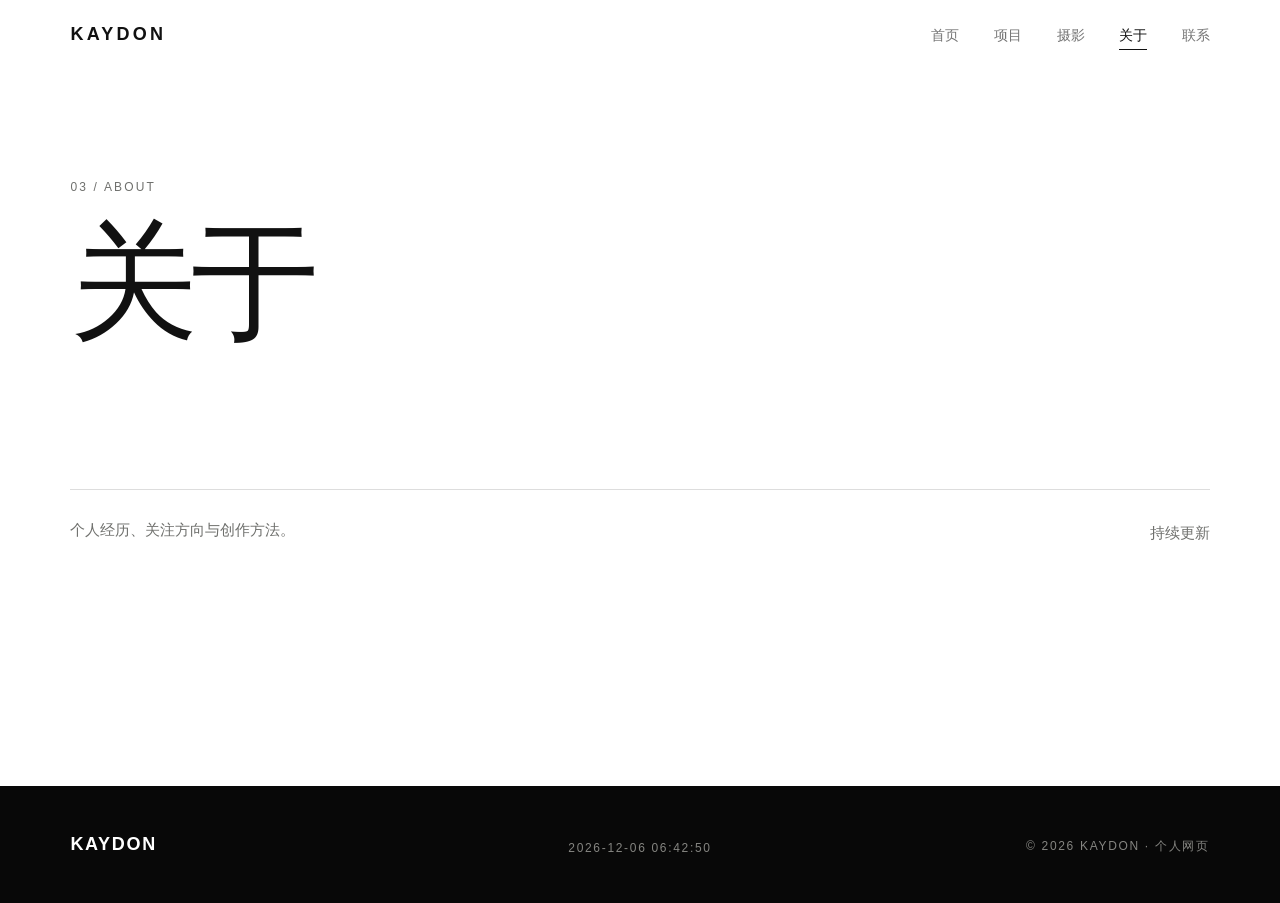
==== about.html @ 080b8a97 "[20260908_0958] Fix some issues" ====
<!DOCTYPE html>
<html lang="zh-CN">
<head>
  <meta charset="UTF-8"><meta name="viewport" content="width=device-width, initial-scale=1.0">
  <title>KAYDON</title><link rel="stylesheet" href="css/style.css?v=20260908-3">
</head>
<body class="placeholder-page">
  <header class="site-header" id="siteHeader"><a class="brand" href="index.html">KAYDON</a><button class="menu-toggle" type="button" aria-label="打开菜单" aria-expanded="false"><span></span><span></span></button><nav class="nav" aria-label="主导航"><a class="nav-link" href="index.html">首页</a><div class="nav-project"><button class="nav-link project-trigger" type="button" aria-expanded="false">项目 <span>⌄</span></button><div class="project-menu"><p>项目目录</p><a href="mower.html"><span><b>01</b>智能割草机</span><em>查看项目 ↗</em></a><a href="works.html"><span><b>02</b>更多项目</span><em>项目档案 ↗</em></a></div></div><a class="nav-link" href="photography.html">摄影</a><a class="nav-link active" href="about.html">关于</a><a class="nav-link" href="contact.html">联系</a></nav></header>
  <main><p class="page-label">03 / ABOUT</p><h1 class="placeholder-title">关于</h1><div class="placeholder-bottom"><p>个人经历、关注方向与创作方法。</p><span>持续更新</span></div></main><footer class="site-footer"><a class="footer-brand" href="index.html">KAYDON</a><p>PROJECTS · PHOTOGRAPHY</p><p>© 2026</p></footer>
  <script src="js/main.js?v=20260908-3"></script>
</body>
</html>
---- css/style.css ----
:root{--black:#080808;--white:#fff;--soft:#f3f3f1;--ink:#111;--muted:#6f706d;--line:rgba(17,17,17,.14);--pad:clamp(24px,5.5vw,104px)}
*{box-sizing:border-box;margin:0;padding:0}
html{scroll-behavior:smooth}
body{overflow-x:hidden;background:var(--white);color:var(--ink);font-family:"MiSans","Microsoft YaHei",Arial,sans-serif;-webkit-font-smoothing:antialiased}
a{color:inherit;text-decoration:none}img{display:block;width:100%}button{font:inherit}
.site-header{position:fixed;inset:0 0 auto;z-index:100;height:76px;padding:0 var(--pad);display:flex;align-items:center;justify-content:space-between;color:#fff;background:rgba(0,0,0,.08);backdrop-filter:blur(20px);transition:height .4s,color .4s,background .4s}
.site-header.on-light,.placeholder-page .site-header{height:68px;color:var(--ink);background:rgba(255,255,255,.76)}
.brand{font-size:18px;font-weight:700;letter-spacing:.18em}.nav{display:flex;gap:clamp(18px,2.7vw,40px)}
.nav-link{position:relative;padding:25px 0 21px;font-size:14px;opacity:.58;transition:opacity .25s}.nav-link:hover,.nav-link.active{opacity:1}.nav-link::after{position:absolute;right:0;bottom:16px;left:0;height:1px;background:currentColor;content:"";transform:scaleX(0);transition:transform .3s}.nav-link:hover::after,.nav-link.active::after{transform:scaleX(1)}
.menu-toggle{display:none;border:0;background:none;color:inherit}.menu-toggle span{display:block;width:22px;height:1px;margin:6px;background:currentColor}
.hero{position:relative;height:100vh;min-height:620px;overflow:hidden;background:#000}.hero-video,.hero-overlay{position:absolute;inset:0;width:100%;height:100%}.hero-video{object-fit:cover}.hero-overlay{background:linear-gradient(180deg,rgba(0,0,0,.18),transparent 55%,rgba(0,0,0,.3));pointer-events:none}
.section-kicker{font-size:12px!important;letter-spacing:.18em;text-transform:uppercase;color:#777}
.intro{padding:clamp(120px,15vw,240px) var(--pad);background:#fff}.intro h1{max-width:1100px;margin:36px 0 68px;font-size:clamp(54px,8.2vw,138px);font-weight:400;line-height:.98;letter-spacing:-.055em}.intro-copy{max-width:590px;margin-left:auto;color:var(--muted);font-size:18px;line-height:1.9}
.feature{min-height:100vh;padding:clamp(88px,10vw,180px) var(--pad);display:grid;grid-template-columns:minmax(320px,.72fr) minmax(0,1.28fr);gap:clamp(56px,8vw,150px);align-items:center}.feature-dark{background:var(--black);color:#fff}.feature-light{background:var(--soft)}.feature-reverse .feature-copy{order:2}.feature-reverse .feature-media{order:1}
.feature-copy h2{margin:28px 0 36px;font-size:clamp(52px,6.3vw,106px);font-weight:400;line-height:.98;letter-spacing:-.05em}.feature-copy>p:not(.section-kicker){max-width:480px;color:#858680;font-size:17px;line-height:1.9}.feature-media{overflow:hidden;aspect-ratio:16/10;background:#ddd}.feature-media img{height:100%;object-fit:cover;transition:transform 1.2s cubic-bezier(.22,1,.36,1)}.feature-media:hover img{transform:scale(1.025)}.mower-page .feature-dark .feature-media:hover img{transform:none}
.spec-list{display:grid;grid-template-columns:repeat(3,1fr);gap:20px;margin-top:70px;list-style:none;border-top:1px solid var(--line);padding-top:24px}.spec-list li{display:flex;flex-direction:column;gap:8px}.spec-list strong{font-size:clamp(19px,2vw,30px);font-weight:400}.spec-list span{color:var(--muted);font-size:13px}.feature-note{display:flex;align-items:center;gap:12px;margin-top:64px;color:#a6a6a2;font-size:14px}.pulse{width:8px;height:8px;border-radius:50%;background:#72e274;box-shadow:0 0 0 7px rgba(114,226,116,.12)}
.quiet-section{padding:clamp(120px,14vw,220px) var(--pad);background:#fff}.quiet-section h2{max-width:1000px;margin:32px 0 110px;font-size:clamp(56px,7.5vw,126px);font-weight:400;line-height:.98;letter-spacing:-.055em}.quiet-grid{display:grid;grid-template-columns:repeat(4,1fr);border-top:1px solid var(--line)}.quiet-grid article{min-height:300px;padding:25px 28px;border-right:1px solid var(--line)}.quiet-grid article:first-child{padding-left:0}.quiet-grid article:last-child{border:0}.quiet-grid span{color:#92928d;font-size:12px}.quiet-grid h3{margin:84px 0 18px;font-size:22px;font-weight:400}.quiet-grid p{color:var(--muted);font-size:15px;line-height:1.75}
.closing{padding:clamp(100px,12vw,190px) var(--pad);display:flex;align-items:flex-end;justify-content:space-between;background:#e8e9e5}.closing p{max-width:800px;font-size:clamp(48px,6.5vw,110px);line-height:1;letter-spacing:-.05em}.text-link{display:inline-flex;flex-shrink:0;gap:40px;padding-bottom:8px;border-bottom:1px solid;font-size:14px}.text-link span{transition:transform .25s}.text-link:hover span{transform:translate(3px,-3px)}
.site-footer{display:grid;grid-template-columns:1fr auto 1fr;align-items:end;padding:48px var(--pad);background:#080808;color:#858581;font-size:12px;letter-spacing:.14em}.site-footer .footer-brand{color:#fff;font-size:18px;font-weight:700}.site-footer p:last-child{justify-self:end}
.placeholder-page{min-height:100vh;background:var(--white)}.placeholder-page main{min-height:calc(100vh - 114px);padding:180px var(--pad) 80px}.page-label{margin-bottom:30px;color:var(--muted);font-size:12px;letter-spacing:.18em}.placeholder-title{max-width:1100px;font-size:clamp(70px,10vw,160px);font-weight:400;line-height:.9;letter-spacing:-.06em}.placeholder-bottom{display:flex;justify-content:space-between;align-items:end;margin-top:150px;padding-top:26px;border-top:1px solid var(--line);color:var(--muted);font-size:15px}.placeholder-bottom p{max-width:460px;line-height:1.8}
.reveal-section{opacity:0;transform:translateY(36px);transition:opacity .9s ease,transform .9s cubic-bezier(.22,1,.36,1)}.reveal-section.is-visible{opacity:1;transform:none}
@media(max-width:820px){.site-header{height:64px}.nav{position:absolute;top:64px;right:0;left:0;padding:22px var(--pad) 30px;display:none;flex-direction:column;gap:0;background:rgba(255,255,255,.98);color:var(--ink)}.site-header.menu-open .nav{display:flex}.nav-link{padding:14px 0}.nav-link::after{display:none}.menu-toggle{display:block}.hero{min-height:520px}.intro h1{margin-bottom:48px}.intro-copy{margin-left:0}.feature,.feature-reverse{min-height:auto;grid-template-columns:1fr;gap:54px}.feature-reverse .feature-copy,.feature-reverse .feature-media{order:initial}.feature-media{aspect-ratio:4/3}.quiet-grid{grid-template-columns:1fr 1fr}.quiet-grid article{min-height:230px;border-bottom:1px solid var(--line)}.quiet-grid article:nth-child(2){border-right:0}.closing{align-items:flex-start;flex-direction:column;gap:60px}.site-footer{grid-template-columns:1fr;gap:18px}.site-footer p:last-child{justify-self:start}}
@media(max-width:520px){.intro h1,.feature-copy h2,.quiet-section h2{letter-spacing:-.04em}.spec-list{gap:10px}.quiet-grid{grid-template-columns:1fr}.quiet-grid article{min-height:auto;padding:24px 0;border-right:0}.quiet-grid h3{margin:52px 0 12px}.placeholder-bottom{align-items:flex-start;flex-direction:column;gap:45px}}
@media(prefers-reduced-motion:reduce){html{scroll-behavior:auto}.reveal-section{opacity:1;transform:none}*,*::before{animation-duration:.01ms!important;transition-duration:.01ms!important}}

/* Project portfolio */
.nav-project{position:relative;display:flex;align-items:center}.project-trigger{border:0;background:none;color:inherit;font-family:inherit;cursor:pointer}.project-trigger>span{display:inline-block;margin-left:5px;font-size:11px;transition:transform .25s}.nav-project.open .project-trigger>span,.nav-project:hover .project-trigger>span{transform:rotate(180deg)}
.project-menu{position:absolute;top:62px;left:50%;width:min(440px,calc(100vw - 48px));padding:22px;background:rgba(255,255,255,.97);color:var(--ink);box-shadow:0 22px 60px rgba(0,0,0,.14);opacity:0;visibility:hidden;transform:translate(-50%,10px);transition:.25s;backdrop-filter:blur(24px)}.nav-project:hover .project-menu,.nav-project:focus-within .project-menu,.nav-project.open .project-menu{opacity:1;visibility:visible;transform:translate(-50%,0)}.project-menu>p{padding:0 4px 14px;color:var(--muted);font-size:12px;letter-spacing:.12em}.project-menu>a{display:flex;align-items:center;justify-content:space-between;padding:18px 4px;border-top:1px solid var(--line);font-size:15px}.project-menu>a:hover{padding-right:9px}.project-menu b{margin-right:22px;color:#9a9a96;font-size:12px;font-weight:400}.project-menu em{color:var(--muted);font-size:12px;font-style:normal}
.tone-transition{height:clamp(180px,30vw,460px);margin-top:-1px;background:linear-gradient(180deg,#000 0%,#080808 18%,#252525 44%,#8c8c8a 72%,#e2e2df 90%,#fff 100%)}
.project-intro{padding:clamp(80px,10vw,160px) var(--pad) clamp(120px,15vw,240px);background:#fff}.project-intro h1{margin:28px 0 80px;font-size:clamp(70px,12vw,190px);font-weight:400;line-height:.9;letter-spacing:-.065em}.intro-meta{display:grid;grid-template-columns:1.3fr .7fr;gap:80px;margin-left:22vw}.intro-meta>p{max-width:660px;color:var(--muted);font-size:18px;line-height:1.9}.intro-meta dl{border-top:1px solid var(--line)}.intro-meta dl div{display:flex;justify-content:space-between;padding:13px 0;border-bottom:1px solid var(--line);font-size:14px}.intro-meta dt{color:var(--muted)}
.platform-section{padding:clamp(100px,12vw,190px) var(--pad);display:grid;grid-template-columns:.72fr 1.28fr;gap:clamp(45px,7vw,120px);background:#101110;color:#fff}.platform-copy{align-self:center}.platform-copy h2,.bpu-head h2{margin:28px 0 35px;font-size:clamp(52px,6.6vw,108px);font-weight:400;line-height:.98;letter-spacing:-.05em}.platform-copy>p:not(.section-kicker),.bpu-head>p:not(.section-kicker){max-width:560px;color:#999b96;font-size:17px;line-height:1.9}.source-link{display:inline-block;margin-top:38px;padding-bottom:6px;border-bottom:1px solid #777;font-size:14px}.platform-image{overflow:hidden;background:#181918}.platform-image img{aspect-ratio:16/10;object-fit:cover}.platform-image figcaption{padding-top:12px;color:#777;font-size:12px}.platform-specs{grid-column:1/-1;display:grid;grid-template-columns:repeat(4,1fr);margin-top:40px;border-top:1px solid #343532}.platform-specs article{padding:30px 26px;border-right:1px solid #343532}.platform-specs article:first-child{padding-left:0}.platform-specs article:last-child{border:0}.platform-specs strong,.platform-specs span{display:block}.platform-specs strong{margin-bottom:10px;font-size:clamp(24px,3vw,46px);font-weight:400}.platform-specs span{color:#888a85;font-size:13px}
.bpu-section{padding:clamp(110px,14vw,220px) var(--pad);background:#f0f1ee}.bpu-head{display:grid;grid-template-columns:1.2fr .8fr;column-gap:8vw;align-items:end}.bpu-head .section-kicker{grid-column:1/-1}.bpu-head>p:last-child{padding-bottom:12px}.pipeline{display:grid;grid-template-columns:.42fr auto 1fr 1fr auto .42fr;gap:16px;align-items:stretch;margin-top:100px}.pipe-source{display:flex;flex-direction:column;justify-content:center;gap:8px}.pipe-source small{color:var(--muted);font-size:11px;letter-spacing:.1em}.pipe-source strong{font-size:17px;font-weight:400}.pipe-arrow{align-self:center;color:#999}.bpu-card{min-width:0;padding:28px;background:#fff}.bpu-card header{display:flex;justify-content:space-between;padding-bottom:20px;border-bottom:1px solid var(--line)}.bpu-card header span{color:var(--muted);font-size:12px}.bpu-card header b{font-size:15px;font-weight:400}.bpu-card>p{min-height:104px;padding:22px 0;color:var(--muted);font-size:14px;line-height:1.75}.seg-preview,.detect-preview{position:relative;height:180px;overflow:hidden;background:#182319}.seg-preview i{position:absolute;display:block;filter:blur(1px)}.seg-preview i:nth-child(1){inset:0;background:linear-gradient(145deg,#618947 0 58%,#a3bd7a 58% 75%,#343d34 75%)}.seg-preview i:nth-child(2){width:38%;height:52%;right:4%;bottom:-12%;border-radius:50%;background:rgba(255,200,74,.58)}.seg-preview i:nth-child(3){width:17%;height:110%;left:41%;top:-5%;transform:rotate(13deg);background:rgba(31,33,31,.58)}.detect-preview{background:linear-gradient(160deg,#91a56d,#375435 60%,#18251a)}.detect-preview i{position:absolute;border:2px solid #dce96e}.detect-preview i:nth-child(1){inset:20% 48% 36% 16%}.detect-preview i:nth-child(2){inset:47% 12% 15% 58%}.detect-preview i:nth-child(3){inset:12% 18% 62% 66%}.detect-preview span{position:absolute;left:16%;top:14%;padding:4px;background:#dce96e;color:#151515;font-size:9px}.bpu-card ul{margin-top:18px;list-style:none}.bpu-card li{display:flex;justify-content:space-between;padding:10px 0;border-bottom:1px solid var(--line);font-size:13px}.bpu-card li span{color:var(--muted)}.bpu-card li b{font-weight:400}.sample-note{margin-top:18px;text-align:right;color:var(--muted);font-size:12px}
.model-section{padding:clamp(110px,13vw,210px) var(--pad);background:#fff}.model-title{display:flex;align-items:flex-end;justify-content:space-between;margin-bottom:90px}.model-title h2{font-size:clamp(58px,8vw,130px);font-weight:400;line-height:.95;letter-spacing:-.055em}.model-grid{display:grid;grid-template-columns:1fr 1fr;border-top:1px solid var(--line)}.model-grid article{padding:35px 5vw 20px 0}.model-grid article+article{padding-left:5vw;border-left:1px solid var(--line)}.model-grid>article>span{color:var(--muted);font-size:12px;letter-spacing:.14em}.model-grid h3{margin:70px 0 26px;font-size:30px;font-weight:400}.model-grid p{max-width:570px;color:var(--muted);font-size:16px;line-height:1.85}.model-grid dl{margin-top:60px}.model-grid dl div{display:flex;justify-content:space-between;padding:14px 0;border-top:1px solid var(--line);font-size:14px}.model-grid dt{color:var(--muted)}
@media(max-width:980px){.pipeline{grid-template-columns:1fr 1fr}.pipe-source,.pipe-arrow{display:none}.platform-section{grid-template-columns:1fr}.platform-specs{grid-column:auto;grid-template-columns:1fr 1fr}.bpu-head{grid-template-columns:1fr}.bpu-head>p:last-child{margin-top:20px}.intro-meta{margin-left:0}}
@media(min-width:821px) and (max-width:980px){.platform-section{grid-template-columns:.72fr 1.28fr}.platform-specs{grid-column:1/-1;grid-template-columns:repeat(4,1fr)}.bpu-head{grid-template-columns:1.2fr .8fr}.bpu-head>p:last-child{margin-top:0}.intro-meta{margin-left:22vw}}
@media(max-width:820px){.nav-project{display:block}.project-menu{position:static;top:auto;left:auto;width:100%;padding:4px 0 14px;display:none;box-shadow:none;opacity:1;visibility:visible;transform:none}.nav-project.open .project-menu{display:block;transform:none}.project-trigger{width:100%;text-align:left}.tone-transition{height:180px}.project-intro h1{margin-bottom:50px}.intro-meta{grid-template-columns:1fr;gap:50px}.platform-specs{margin-top:0}.platform-specs article{padding:26px 0;border-right:1px solid #343532;border-bottom:1px solid #343532}.platform-specs article:nth-child(odd){padding-right:26px}.platform-specs article:nth-child(even){padding-left:26px;border-right:0}.platform-specs article:nth-last-child(-n+2){border-bottom:0}.pipeline{grid-template-columns:1fr}.bpu-card>p{min-height:0}.model-title{display:block}.model-title h2{margin-top:25px}.model-grid{grid-template-columns:1fr}.model-grid article,.model-grid article+article{padding:36px 0 60px;border-left:0;border-bottom:1px solid var(--line)}}
@media(max-width:520px){.platform-specs{grid-template-columns:1fr}.platform-specs article{padding:22px 0;border-right:0;border-bottom:1px solid #343532}.platform-specs article:nth-last-child(-n+2){border-bottom:1px solid #343532}.platform-specs article:last-child{border-bottom:0}.project-menu em{display:none}.pipeline{margin-top:60px}}

/* Refinement: transparent navigation and scroll-driven transition */
.site-header,.site-header.on-light,.placeholder-page .site-header{background:rgba(255,255,255,.035);backdrop-filter:blur(28px) saturate(135%);-webkit-backdrop-filter:blur(28px) saturate(135%)}
.site-header.over-video{background:transparent;backdrop-filter:none;-webkit-backdrop-filter:none}
.project-trigger>span{display:none}.nav-project.open .project-trigger>span,.nav-project:hover .project-trigger>span{transform:none}
.scroll-tone{position:relative;height:120vh;margin-top:-1px;background:#000}.scroll-tone-fill{position:sticky;top:0;height:100vh;background:rgb(var(--tone,0 0 0));will-change:background-color}
.home-project{padding:clamp(90px,11vw,180px) var(--pad);background:#fff}.home-project-head{display:grid;grid-template-columns:1fr 1fr;gap:5vw;align-items:end;margin-bottom:80px}.home-project-head .section-kicker{grid-column:1/-1}.home-project h1{font-size:clamp(66px,10vw,160px);font-weight:400;line-height:.9;letter-spacing:-.06em}.home-project-head>p:last-child{max-width:560px;color:var(--muted);font-size:18px;line-height:1.9}.home-project-image{position:relative;display:block;overflow:hidden}.home-project-image img{aspect-ratio:16/9;object-fit:cover;transition:transform 1s cubic-bezier(.22,1,.36,1)}.home-project-image:hover img{transform:scale(1.02)}.home-project-image span{position:absolute;right:24px;bottom:22px;padding:12px 16px;background:rgba(0,0,0,.72);color:#fff;font-size:14px;backdrop-filter:blur(12px)}.home-project-meta{display:flex;justify-content:space-between;padding-top:18px;color:var(--muted);font-size:12px;letter-spacing:.14em}.home-more{padding:clamp(100px,12vw,180px) var(--pad);display:flex;align-items:flex-end;justify-content:space-between;background:#e8e9e5}.home-more p{max-width:880px;font-size:clamp(48px,6.7vw,108px);line-height:1.05;letter-spacing:-.05em}
.mower-hero{padding:clamp(160px,18vw,280px) var(--pad) clamp(100px,12vw,180px);background:#fff}.mower-hero h1{margin:28px 0 80px;font-size:clamp(72px,12vw,190px);font-weight:400;line-height:.9;letter-spacing:-.065em}.mower-hero>div{display:grid;grid-template-columns:1fr .7fr;gap:8vw;margin-left:20vw}.mower-hero>div>p{color:var(--muted);font-size:18px;line-height:1.9}.mower-hero dl{border-top:1px solid var(--line)}.mower-hero dl div{display:flex;justify-content:space-between;padding:14px 0;border-bottom:1px solid var(--line);font-size:14px}.mower-hero dt{color:var(--muted)}.mower-wide img{height:auto;max-height:82vh;object-fit:cover}
.platform-image,.clean-caption{background:transparent}.platform-image figcaption,.chip-detail figcaption{background:transparent;padding:12px 0 0;color:#777;font-size:12px}
.chip-detail{padding:clamp(110px,13vw,210px) var(--pad);display:grid;grid-template-columns:.8fr 1.2fr;gap:clamp(55px,8vw,150px);align-items:center;background:#050606;color:#fff}.chip-detail figure img{aspect-ratio:16/10;object-fit:cover}.chip-copy h2{margin:28px 0 35px;font-size:clamp(50px,5.8vw,96px);font-weight:400;line-height:1;letter-spacing:-.05em}.chip-copy>p:not(.section-kicker){color:#92948f;font-size:17px;line-height:1.9}.chip-copy ul{margin-top:55px;list-style:none;border-top:1px solid #323331}.chip-copy li{display:grid;grid-template-columns:110px 1fr;gap:20px;padding:15px 0;border-bottom:1px solid #323331}.chip-copy li b{font-weight:400}.chip-copy li span{color:#898b86;font-size:14px}.bpu-detail{background:#11120f}.bpu-detail .chip-copy{order:2}.bpu-detail figure{order:1}.mower-gallery{padding:clamp(90px,11vw,180px) var(--pad);display:grid;grid-template-columns:1.2fr .8fr;gap:7vw;align-items:center;background:#f2f2ef}.mower-gallery img{aspect-ratio:16/10;object-fit:cover}.mower-gallery h2{margin:28px 0 35px;font-size:clamp(50px,5.5vw,90px);font-weight:400;line-height:1;letter-spacing:-.05em}.mower-gallery p:last-child{color:var(--muted);font-size:17px;line-height:1.9}
@media(max-width:820px){.home-project-head,.mower-hero>div,.chip-detail,.mower-gallery{grid-template-columns:1fr}.mower-hero>div{margin-left:0}.home-more{align-items:flex-start;flex-direction:column;gap:50px}.chip-detail{gap:55px}.bpu-detail .chip-copy,.bpu-detail figure{order:initial}.home-project-image span{right:12px;bottom:12px}.scroll-tone{height:85vh}.scroll-tone-fill{height:75vh}}

.project-index{padding:clamp(90px,11vw,170px) var(--pad);background:#e8e9e5}.project-index-head{display:grid;grid-template-columns:1fr auto;align-items:end;margin-bottom:65px}.project-index-head .section-kicker{grid-column:1/-1;margin-bottom:24px}.project-index-head h2{font-size:clamp(58px,8vw,124px);font-weight:400;line-height:.92;letter-spacing:-.055em}.project-index-head>span{color:var(--muted);font-size:13px}.project-index-item{position:relative;display:grid;grid-template-columns:.7fr 1.3fr;gap:6vw;align-items:center;padding:30px 0;border-top:1px solid var(--line);border-bottom:1px solid var(--line)}.project-index-item>div>span{color:var(--muted);font-size:12px}.project-index-item h3{margin:55px 0 14px;font-size:clamp(34px,4vw,64px);font-weight:400}.project-index-item p{color:var(--muted);font-size:13px;letter-spacing:.11em}.project-index-item img{aspect-ratio:16/9;object-fit:cover;transition:transform .7s cubic-bezier(.22,1,.36,1)}.project-index-item:hover img{transform:scale(.985)}.project-index-item em{position:absolute;right:20px;bottom:48px;color:#fff;font-size:13px;font-style:normal;text-shadow:0 1px 12px #000}.home-project{padding-top:clamp(70px,8vw,125px)}
@media(max-width:820px){.project-index-item{grid-template-columns:1fr}.project-index-item h3{margin:30px 0 12px}.project-index-item em{right:15px;bottom:48px}}
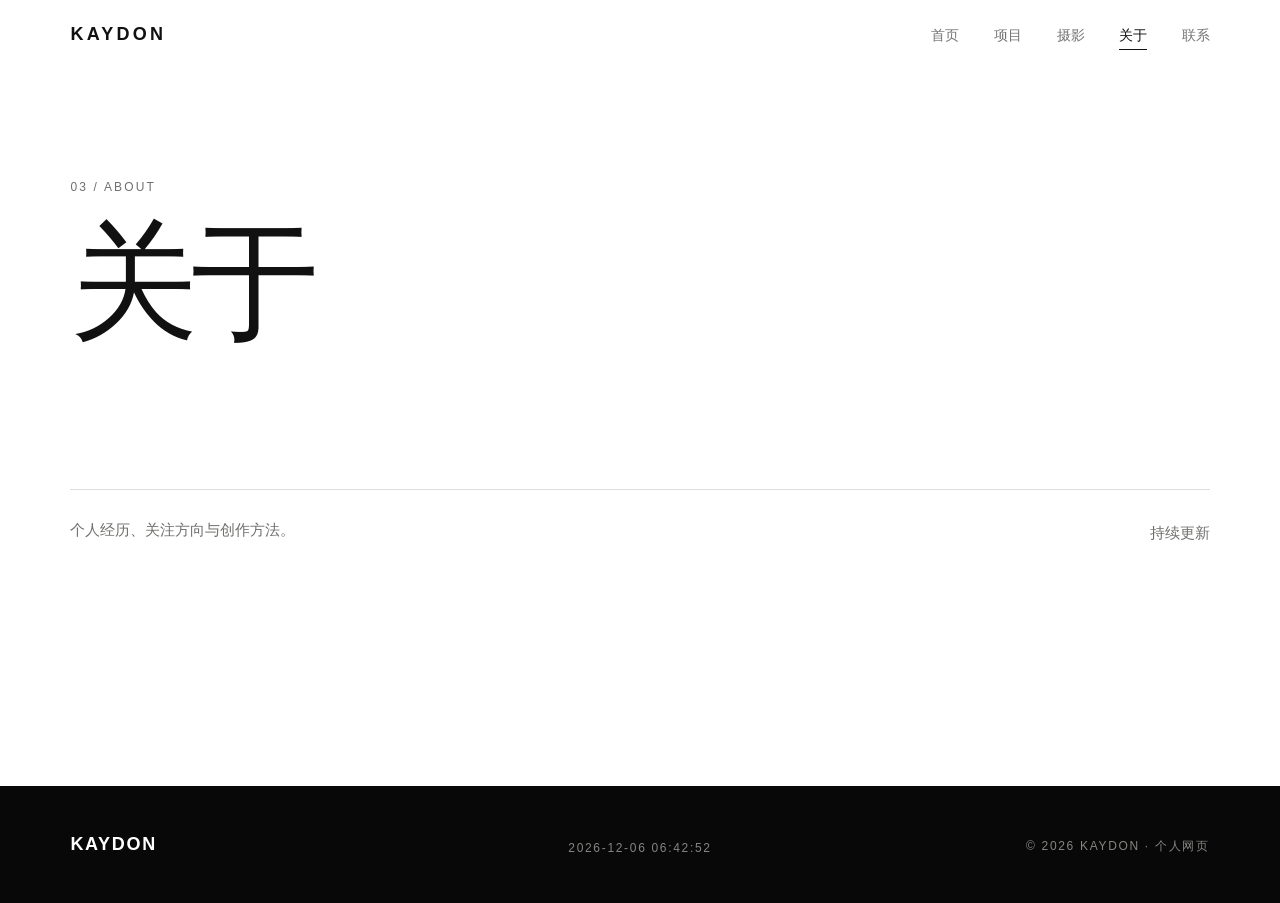
==== commit 99f7421f: "[20260908_1031] fix some issues" ====
--- a/about.html
+++ b/about.html
@@ -2,11 +2,11 @@
 <html lang="zh-CN">
 <head>
   <meta charset="UTF-8"><meta name="viewport" content="width=device-width, initial-scale=1.0">
-  <title>KAYDON</title><link rel="stylesheet" href="css/style.css?v=20260908-3">
+  <title>KAYDON</title><link rel="stylesheet" href="css/style.css?v=20260908-8">
 </head>
 <body class="placeholder-page">
   <header class="site-header" id="siteHeader"><a class="brand" href="index.html">KAYDON</a><button class="menu-toggle" type="button" aria-label="打开菜单" aria-expanded="false"><span></span><span></span></button><nav class="nav" aria-label="主导航"><a class="nav-link" href="index.html">首页</a><div class="nav-project"><button class="nav-link project-trigger" type="button" aria-expanded="false">项目 <span>⌄</span></button><div class="project-menu"><p>项目目录</p><a href="mower.html"><span><b>01</b>智能割草机</span><em>查看项目 ↗</em></a><a href="works.html"><span><b>02</b>更多项目</span><em>项目档案 ↗</em></a></div></div><a class="nav-link" href="photography.html">摄影</a><a class="nav-link active" href="about.html">关于</a><a class="nav-link" href="contact.html">联系</a></nav></header>
   <main><p class="page-label">03 / ABOUT</p><h1 class="placeholder-title">关于</h1><div class="placeholder-bottom"><p>个人经历、关注方向与创作方法。</p><span>持续更新</span></div></main><footer class="site-footer"><a class="footer-brand" href="index.html">KAYDON</a><p>PROJECTS · PHOTOGRAPHY</p><p>© 2026</p></footer>
-  <script src="js/main.js?v=20260908-3"></script>
+  <script src="js/main.js?v=20260908-8"></script>
 </body>
 </html>
--- a/css/style.css
+++ b/css/style.css
@@ -33,8 +33,8 @@
 .model-section{padding:clamp(110px,13vw,210px) var(--pad);background:#fff}.model-title{display:flex;align-items:flex-end;justify-content:space-between;margin-bottom:90px}.model-title h2{font-size:clamp(58px,8vw,130px);font-weight:400;line-height:.95;letter-spacing:-.055em}.model-grid{display:grid;grid-template-columns:1fr 1fr;border-top:1px solid var(--line)}.model-grid article{padding:35px 5vw 20px 0}.model-grid article+article{padding-left:5vw;border-left:1px solid var(--line)}.model-grid>article>span{color:var(--muted);font-size:12px;letter-spacing:.14em}.model-grid h3{margin:70px 0 26px;font-size:30px;font-weight:400}.model-grid p{max-width:570px;color:var(--muted);font-size:16px;line-height:1.85}.model-grid dl{margin-top:60px}.model-grid dl div{display:flex;justify-content:space-between;padding:14px 0;border-top:1px solid var(--line);font-size:14px}.model-grid dt{color:var(--muted)}
 @media(max-width:980px){.pipeline{grid-template-columns:1fr 1fr}.pipe-source,.pipe-arrow{display:none}.platform-section{grid-template-columns:1fr}.platform-specs{grid-column:auto;grid-template-columns:1fr 1fr}.bpu-head{grid-template-columns:1fr}.bpu-head>p:last-child{margin-top:20px}.intro-meta{margin-left:0}}
 @media(min-width:821px) and (max-width:980px){.platform-section{grid-template-columns:.72fr 1.28fr}.platform-specs{grid-column:1/-1;grid-template-columns:repeat(4,1fr)}.bpu-head{grid-template-columns:1.2fr .8fr}.bpu-head>p:last-child{margin-top:0}.intro-meta{margin-left:22vw}}
-@media(max-width:820px){.nav-project{display:block}.project-menu{position:static;top:auto;left:auto;width:100%;padding:4px 0 14px;display:none;box-shadow:none;opacity:1;visibility:visible;transform:none}.nav-project.open .project-menu{display:block;transform:none}.project-trigger{width:100%;text-align:left}.tone-transition{height:180px}.project-intro h1{margin-bottom:50px}.intro-meta{grid-template-columns:1fr;gap:50px}.platform-specs{margin-top:0}.platform-specs article{padding:26px 0;border-right:1px solid #343532;border-bottom:1px solid #343532}.platform-specs article:nth-child(odd){padding-right:26px}.platform-specs article:nth-child(even){padding-left:26px;border-right:0}.platform-specs article:nth-last-child(-n+2){border-bottom:0}.pipeline{grid-template-columns:1fr}.bpu-card>p{min-height:0}.model-title{display:block}.model-title h2{margin-top:25px}.model-grid{grid-template-columns:1fr}.model-grid article,.model-grid article+article{padding:36px 0 60px;border-left:0;border-bottom:1px solid var(--line)}}
-@media(max-width:520px){.platform-specs{grid-template-columns:1fr}.platform-specs article{padding:22px 0;border-right:0;border-bottom:1px solid #343532}.platform-specs article:nth-last-child(-n+2){border-bottom:1px solid #343532}.platform-specs article:last-child{border-bottom:0}.project-menu em{display:none}.pipeline{margin-top:60px}}
+@media(max-width:820px){.nav-project{display:block}.project-menu{position:static;top:auto;left:auto;width:100%;padding:4px 0 14px;display:none;background:transparent;box-shadow:none;backdrop-filter:none;-webkit-backdrop-filter:none;opacity:1;visibility:visible;transform:none}.nav-project.open .project-menu{display:block;transform:none}.project-trigger{width:100%;text-align:left}.tone-transition{height:180px}.project-intro h1{margin-bottom:50px}.intro-meta{grid-template-columns:1fr;gap:50px}.platform-specs{margin-top:0}.platform-specs article{padding:26px 0;border-right:1px solid #343532;border-bottom:1px solid #343532}.platform-specs article:nth-child(odd){padding-right:26px}.platform-specs article:nth-child(even){padding-left:26px;border-right:0}.platform-specs article:nth-last-child(-n+2){border-bottom:0}.pipeline{grid-template-columns:1fr}.bpu-card>p{min-height:0}.model-title{display:block}.model-title h2{margin-top:25px}.model-grid{grid-template-columns:1fr}.model-grid article,.model-grid article+article{padding:36px 0 60px;border-left:0;border-bottom:1px solid var(--line)}}
+@media(max-width:520px){.platform-specs{grid-template-columns:1fr}.platform-specs article,.platform-specs article:nth-child(odd),.platform-specs article:nth-child(even){padding:22px 0;border-right:0;border-bottom:1px solid #343532}.platform-specs article:nth-last-child(-n+2){border-bottom:1px solid #343532}.platform-specs article:last-child{border-bottom:0}.project-menu em{display:none}.pipeline{margin-top:60px}}
 
 /* Refinement: transparent navigation and scroll-driven transition */
 .site-header,.site-header.on-light,.placeholder-page .site-header{background:rgba(255,255,255,.035);backdrop-filter:blur(28px) saturate(135%);-webkit-backdrop-filter:blur(28px) saturate(135%)}
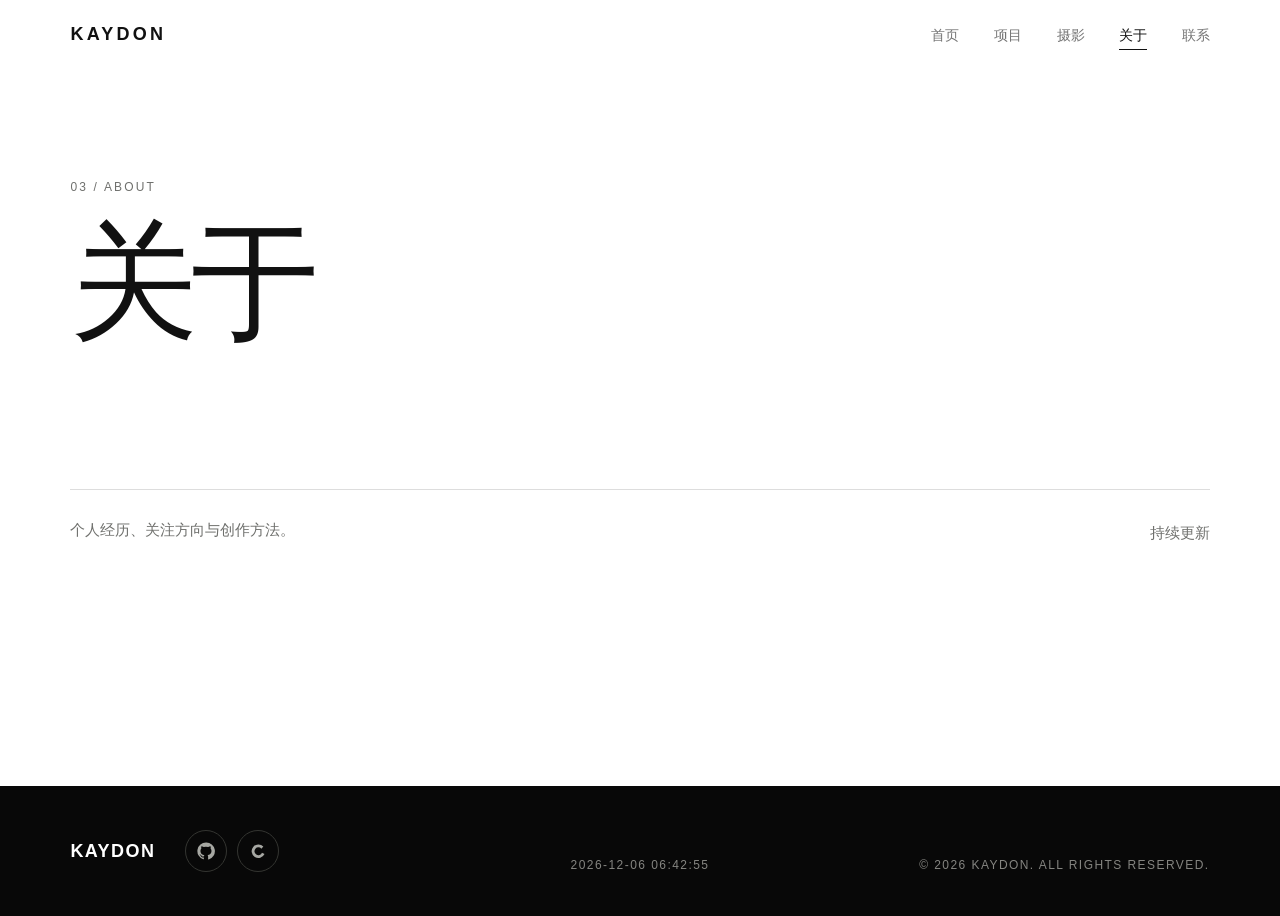
==== commit 6058f2ed: "[20260908_2154] Add some new content" ====
--- a/about.html
+++ b/about.html
@@ -6,7 +6,7 @@
 </head>
 <body class="placeholder-page">
   <header class="site-header" id="siteHeader"><a class="brand" href="index.html">KAYDON</a><button class="menu-toggle" type="button" aria-label="打开菜单" aria-expanded="false"><span></span><span></span></button><nav class="nav" aria-label="主导航"><a class="nav-link" href="index.html">首页</a><div class="nav-project"><button class="nav-link project-trigger" type="button" aria-expanded="false">项目 <span>⌄</span></button><div class="project-menu"><p>项目目录</p><a href="mower.html"><span><b>01</b>智能割草机</span><em>查看项目 ↗</em></a><a href="works.html"><span><b>02</b>更多项目</span><em>项目档案 ↗</em></a></div></div><a class="nav-link" href="photography.html">摄影</a><a class="nav-link active" href="about.html">关于</a><a class="nav-link" href="contact.html">联系</a></nav></header>
-  <main><p class="page-label">03 / ABOUT</p><h1 class="placeholder-title">关于</h1><div class="placeholder-bottom"><p>个人经历、关注方向与创作方法。</p><span>持续更新</span></div></main><footer class="site-footer"><a class="footer-brand" href="index.html">KAYDON</a><p>PROJECTS · PHOTOGRAPHY</p><p>© 2026</p></footer>
-  <script src="js/main.js?v=20260908-8"></script>
+  <main><p class="page-label">03 / ABOUT</p><h1 class="placeholder-title">关于</h1><div class="placeholder-bottom"><p>个人经历、关注方向与创作方法。</p><span>持续更新</span></div></main><footer class="site-footer"><div class="footer-identity"><a class="footer-brand" href="index.html">KAYDON</a><nav class="footer-links" aria-label="外部平台"><a href="https://github.com/Liang-Kaidong/" target="_blank" rel="noopener noreferrer">GITHUB ↗</a><a href="https://blog.csdn.net/2401_88324294?spm=1000.2115.3001.5343" target="_blank" rel="noopener noreferrer">CSDN ↗</a></nav></div><p>PROJECTS · PHOTOGRAPHY</p><p>© 2026 KAYDON. ALL RIGHTS RESERVED.</p></footer>
+  <script src="js/main.js?v=20260908-10"></script>
 </body>
 </html>
--- a/css/style.css
+++ b/css/style.css
@@ -16,10 +16,10 @@
 .spec-list{display:grid;grid-template-columns:repeat(3,1fr);gap:20px;margin-top:70px;list-style:none;border-top:1px solid var(--line);padding-top:24px}.spec-list li{display:flex;flex-direction:column;gap:8px}.spec-list strong{font-size:clamp(19px,2vw,30px);font-weight:400}.spec-list span{color:var(--muted);font-size:13px}.feature-note{display:flex;align-items:center;gap:12px;margin-top:64px;color:#a6a6a2;font-size:14px}.pulse{width:8px;height:8px;border-radius:50%;background:#72e274;box-shadow:0 0 0 7px rgba(114,226,116,.12)}
 .quiet-section{padding:clamp(120px,14vw,220px) var(--pad);background:#fff}.quiet-section h2{max-width:1000px;margin:32px 0 110px;font-size:clamp(56px,7.5vw,126px);font-weight:400;line-height:.98;letter-spacing:-.055em}.quiet-grid{display:grid;grid-template-columns:repeat(4,1fr);border-top:1px solid var(--line)}.quiet-grid article{min-height:300px;padding:25px 28px;border-right:1px solid var(--line)}.quiet-grid article:first-child{padding-left:0}.quiet-grid article:last-child{border:0}.quiet-grid span{color:#92928d;font-size:12px}.quiet-grid h3{margin:84px 0 18px;font-size:22px;font-weight:400}.quiet-grid p{color:var(--muted);font-size:15px;line-height:1.75}
 .closing{padding:clamp(100px,12vw,190px) var(--pad);display:flex;align-items:flex-end;justify-content:space-between;background:#e8e9e5}.closing p{max-width:800px;font-size:clamp(48px,6.5vw,110px);line-height:1;letter-spacing:-.05em}.text-link{display:inline-flex;flex-shrink:0;gap:40px;padding-bottom:8px;border-bottom:1px solid;font-size:14px}.text-link span{transition:transform .25s}.text-link:hover span{transform:translate(3px,-3px)}
-.site-footer{display:grid;grid-template-columns:1fr auto 1fr;align-items:end;padding:48px var(--pad);background:#080808;color:#858581;font-size:12px;letter-spacing:.14em}.site-footer .footer-brand{color:#fff;font-size:18px;font-weight:700}.site-footer p:last-child{justify-self:end}
+.site-footer{display:grid;grid-template-columns:1fr auto 1fr;align-items:end;gap:40px;padding:44px var(--pad);background:#080808;color:#858581;font-size:12px;letter-spacing:.12em}.footer-identity{display:flex;align-items:center;gap:30px}.site-footer .footer-brand{color:#fff;font-size:18px;font-weight:700}.footer-links{display:flex;gap:10px}.footer-links a{width:42px;height:42px;display:grid;place-items:center;border:1px solid #343531;border-radius:50%;color:#a7a8a3;transition:border-color .25s,color .25s,transform .25s}.footer-links a:hover{border-color:#fff;color:#fff;transform:translateY(-3px)}.footer-links svg{width:18px;height:18px;fill:currentColor}.site-footer p:last-child{justify-self:end;white-space:nowrap}
 .placeholder-page{min-height:100vh;background:var(--white)}.placeholder-page main{min-height:calc(100vh - 114px);padding:180px var(--pad) 80px}.page-label{margin-bottom:30px;color:var(--muted);font-size:12px;letter-spacing:.18em}.placeholder-title{max-width:1100px;font-size:clamp(70px,10vw,160px);font-weight:400;line-height:.9;letter-spacing:-.06em}.placeholder-bottom{display:flex;justify-content:space-between;align-items:end;margin-top:150px;padding-top:26px;border-top:1px solid var(--line);color:var(--muted);font-size:15px}.placeholder-bottom p{max-width:460px;line-height:1.8}
 .reveal-section{opacity:0;transform:translateY(36px);transition:opacity .9s ease,transform .9s cubic-bezier(.22,1,.36,1)}.reveal-section.is-visible{opacity:1;transform:none}
-@media(max-width:820px){.site-header{height:64px}.nav{position:absolute;top:64px;right:0;left:0;padding:22px var(--pad) 30px;display:none;flex-direction:column;gap:0;background:rgba(255,255,255,.98);color:var(--ink)}.site-header.menu-open .nav{display:flex}.nav-link{padding:14px 0}.nav-link::after{display:none}.menu-toggle{display:block}.hero{min-height:520px}.intro h1{margin-bottom:48px}.intro-copy{margin-left:0}.feature,.feature-reverse{min-height:auto;grid-template-columns:1fr;gap:54px}.feature-reverse .feature-copy,.feature-reverse .feature-media{order:initial}.feature-media{aspect-ratio:4/3}.quiet-grid{grid-template-columns:1fr 1fr}.quiet-grid article{min-height:230px;border-bottom:1px solid var(--line)}.quiet-grid article:nth-child(2){border-right:0}.closing{align-items:flex-start;flex-direction:column;gap:60px}.site-footer{grid-template-columns:1fr;gap:18px}.site-footer p:last-child{justify-self:start}}
+@media(max-width:820px){.site-header{height:64px}.nav{position:absolute;top:64px;right:0;left:0;padding:22px var(--pad) 30px;display:none;flex-direction:column;gap:0;background:rgba(255,255,255,.98);color:var(--ink)}.site-header.menu-open .nav{display:flex}.nav-link{padding:14px 0}.nav-link::after{display:none}.menu-toggle{display:block}.hero{min-height:520px}.intro h1{margin-bottom:48px}.intro-copy{margin-left:0}.feature,.feature-reverse{min-height:auto;grid-template-columns:1fr;gap:54px}.feature-reverse .feature-copy,.feature-reverse .feature-media{order:initial}.feature-media{aspect-ratio:4/3}.quiet-grid{grid-template-columns:1fr 1fr}.quiet-grid article{min-height:230px;border-bottom:1px solid var(--line)}.quiet-grid article:nth-child(2){border-right:0}.closing{align-items:flex-start;flex-direction:column;gap:60px}.site-footer{grid-template-columns:1fr;gap:20px}.footer-identity{align-items:flex-start;flex-direction:column;gap:18px}.site-footer p:last-child{justify-self:start;white-space:normal}}
 @media(max-width:520px){.intro h1,.feature-copy h2,.quiet-section h2{letter-spacing:-.04em}.spec-list{gap:10px}.quiet-grid{grid-template-columns:1fr}.quiet-grid article{min-height:auto;padding:24px 0;border-right:0}.quiet-grid h3{margin:52px 0 12px}.placeholder-bottom{align-items:flex-start;flex-direction:column;gap:45px}}
 @media(prefers-reduced-motion:reduce){html{scroll-behavior:auto}.reveal-section{opacity:1;transform:none}*,*::before{animation-duration:.01ms!important;transition-duration:.01ms!important}}
 
@@ -42,10 +42,25 @@
 .project-trigger>span{display:none}.nav-project.open .project-trigger>span,.nav-project:hover .project-trigger>span{transform:none}
 .scroll-tone{position:relative;height:120vh;margin-top:-1px;background:#000}.scroll-tone-fill{position:sticky;top:0;height:100vh;background:rgb(var(--tone,0 0 0));will-change:background-color}
 .home-project{padding:clamp(90px,11vw,180px) var(--pad);background:#fff}.home-project-head{display:grid;grid-template-columns:1fr 1fr;gap:5vw;align-items:end;margin-bottom:80px}.home-project-head .section-kicker{grid-column:1/-1}.home-project h1{font-size:clamp(66px,10vw,160px);font-weight:400;line-height:.9;letter-spacing:-.06em}.home-project-head>p:last-child{max-width:560px;color:var(--muted);font-size:18px;line-height:1.9}.home-project-image{position:relative;display:block;overflow:hidden}.home-project-image img{aspect-ratio:16/9;object-fit:cover;transition:transform 1s cubic-bezier(.22,1,.36,1)}.home-project-image:hover img{transform:scale(1.02)}.home-project-image span{position:absolute;right:24px;bottom:22px;padding:12px 16px;background:rgba(0,0,0,.72);color:#fff;font-size:14px;backdrop-filter:blur(12px)}.home-project-meta{display:flex;justify-content:space-between;padding-top:18px;color:var(--muted);font-size:12px;letter-spacing:.14em}.home-more{padding:clamp(100px,12vw,180px) var(--pad);display:flex;align-items:flex-end;justify-content:space-between;background:#e8e9e5}.home-more p{max-width:880px;font-size:clamp(48px,6.7vw,108px);line-height:1.05;letter-spacing:-.05em}
-.mower-hero{padding:clamp(160px,18vw,280px) var(--pad) clamp(100px,12vw,180px);background:#fff}.mower-hero h1{margin:28px 0 80px;font-size:clamp(72px,12vw,190px);font-weight:400;line-height:.9;letter-spacing:-.065em}.mower-hero>div{display:grid;grid-template-columns:1fr .7fr;gap:8vw;margin-left:20vw}.mower-hero>div>p{color:var(--muted);font-size:18px;line-height:1.9}.mower-hero dl{border-top:1px solid var(--line)}.mower-hero dl div{display:flex;justify-content:space-between;padding:14px 0;border-bottom:1px solid var(--line);font-size:14px}.mower-hero dt{color:var(--muted)}.mower-wide img{height:auto;max-height:82vh;object-fit:cover}
+.mower-hero{min-height:calc(100svh - 76px);padding:clamp(80px,10vh,130px) var(--pad) clamp(56px,8vh,90px);display:flex;flex-direction:column;justify-content:center;background:#fff}.mower-hero h1{margin:28px 0 clamp(52px,7vh,80px);font-size:clamp(72px,12vw,190px);font-weight:400;line-height:.9;letter-spacing:-.065em}.mower-hero>div{display:grid;grid-template-columns:1fr .7fr;gap:8vw;margin-left:20vw}.mower-hero>div>p{color:var(--muted);font-size:18px;line-height:1.9}.mower-hero dl{border-top:1px solid var(--line)}.mower-hero dl div{display:flex;justify-content:space-between;padding:14px 0;border-bottom:1px solid var(--line);font-size:14px}.mower-hero dt{color:var(--muted)}.mower-wide img{height:auto;max-height:82vh;object-fit:cover}
 .platform-image,.clean-caption{background:transparent}.platform-image figcaption,.chip-detail figcaption{background:transparent;padding:12px 0 0;color:#777;font-size:12px}
 .chip-detail{padding:clamp(110px,13vw,210px) var(--pad);display:grid;grid-template-columns:.8fr 1.2fr;gap:clamp(55px,8vw,150px);align-items:center;background:#050606;color:#fff}.chip-detail figure img{aspect-ratio:16/10;object-fit:cover}.chip-copy h2{margin:28px 0 35px;font-size:clamp(50px,5.8vw,96px);font-weight:400;line-height:1;letter-spacing:-.05em}.chip-copy>p:not(.section-kicker){color:#92948f;font-size:17px;line-height:1.9}.chip-copy ul{margin-top:55px;list-style:none;border-top:1px solid #323331}.chip-copy li{display:grid;grid-template-columns:110px 1fr;gap:20px;padding:15px 0;border-bottom:1px solid #323331}.chip-copy li b{font-weight:400}.chip-copy li span{color:#898b86;font-size:14px}.bpu-detail{background:#11120f}.bpu-detail .chip-copy{order:2}.bpu-detail figure{order:1}.mower-gallery{padding:clamp(90px,11vw,180px) var(--pad);display:grid;grid-template-columns:1.2fr .8fr;gap:7vw;align-items:center;background:#f2f2ef}.mower-gallery img{aspect-ratio:16/10;object-fit:cover}.mower-gallery h2{margin:28px 0 35px;font-size:clamp(50px,5.5vw,90px);font-weight:400;line-height:1;letter-spacing:-.05em}.mower-gallery p:last-child{color:var(--muted);font-size:17px;line-height:1.9}
 @media(max-width:820px){.home-project-head,.mower-hero>div,.chip-detail,.mower-gallery{grid-template-columns:1fr}.mower-hero>div{margin-left:0}.home-more{align-items:flex-start;flex-direction:column;gap:50px}.chip-detail{gap:55px}.bpu-detail .chip-copy,.bpu-detail figure{order:initial}.home-project-image span{right:12px;bottom:12px}.scroll-tone{height:85vh}.scroll-tone-fill{height:75vh}}
 
 .project-index{padding:clamp(90px,11vw,170px) var(--pad);background:#e8e9e5}.project-index-head{display:grid;grid-template-columns:1fr auto;align-items:end;margin-bottom:65px}.project-index-head .section-kicker{grid-column:1/-1;margin-bottom:24px}.project-index-head h2{font-size:clamp(58px,8vw,124px);font-weight:400;line-height:.92;letter-spacing:-.055em}.project-index-head>span{color:var(--muted);font-size:13px}.project-index-item{position:relative;display:grid;grid-template-columns:.7fr 1.3fr;gap:6vw;align-items:center;padding:30px 0;border-top:1px solid var(--line);border-bottom:1px solid var(--line)}.project-index-item>div>span{color:var(--muted);font-size:12px}.project-index-item h3{margin:55px 0 14px;font-size:clamp(34px,4vw,64px);font-weight:400}.project-index-item p{color:var(--muted);font-size:13px;letter-spacing:.11em}.project-index-item img{aspect-ratio:16/9;object-fit:cover;transition:transform .7s cubic-bezier(.22,1,.36,1)}.project-index-item:hover img{transform:scale(.985)}.project-index-item em{position:absolute;right:20px;bottom:48px;color:#fff;font-size:13px;font-style:normal;text-shadow:0 1px 12px #000}.home-project{padding-top:clamp(70px,8vw,125px)}
 @media(max-width:820px){.project-index-item{grid-template-columns:1fr}.project-index-item h3{margin:30px 0 12px}.project-index-item em{right:15px;bottom:48px}}
+
+/* Mower engineering narrative */
+.engineering-section,.architecture-section,.hardware-section,.navigation-section,.control-section,.safety-section,.test-section{padding:clamp(100px,12vw,190px) var(--pad)}.engineering-head{display:grid;grid-template-columns:1.2fr .8fr;gap:7vw;align-items:end;margin-bottom:80px}.engineering-head .section-kicker{grid-column:1/-1}.engineering-head h2{font-size:clamp(52px,6.8vw,108px);font-weight:400;line-height:.98;letter-spacing:-.05em}.engineering-head>p:last-child{max-width:560px;color:var(--muted);font-size:17px;line-height:1.9}
+.constraints-section{background:#e9eae7}.constraint-grid{display:grid;grid-template-columns:repeat(4,1fr);border-top:1px solid var(--line)}.constraint-grid article{min-height:270px;padding:25px 28px;border-right:1px solid var(--line)}.constraint-grid article:first-child{padding-left:0}.constraint-grid article:last-child{border:0}.constraint-grid span{color:var(--muted);font-size:12px}.constraint-grid h3{margin:72px 0 18px;font-size:22px;font-weight:400}.constraint-grid p{color:var(--muted);font-size:15px;line-height:1.75}
+.architecture-section{background:#fff}.system-flow{display:grid;grid-template-columns:1fr auto 1.15fr auto 1fr auto 1fr;gap:18px;align-items:center}.system-flow>i{color:#999;font-size:22px;font-style:normal}.flow-column{min-height:250px;padding:24px;display:flex;flex-direction:column;gap:13px;background:#edeeeb}.flow-column.primary{background:#111;color:#fff}.flow-column small{margin-bottom:auto;color:#858680;font-size:11px;letter-spacing:.13em}.flow-column strong{font-size:27px;font-weight:400}.flow-column b{font-size:14px;font-weight:400}
+.hardware-section{background:#f1f2ef}.hardware-layout{display:grid;grid-template-columns:1.2fr .8fr;gap:6vw}.media-placeholder{min-height:560px;padding:35px;display:flex;flex-direction:column;justify-content:flex-end;gap:9px;background:repeating-linear-gradient(135deg,#dcddd9 0,#dcddd9 1px,#ecece9 1px,#ecece9 16px);border:1px solid #d2d3cf;color:#575954}.media-placeholder span{font-size:20px}.media-placeholder small{color:#8a8b87;font-size:11px;letter-spacing:.12em}.media-placeholder.compact{min-height:290px;margin-top:70px;background:repeating-linear-gradient(135deg,#1d1e1c 0,#1d1e1c 1px,#131411 1px,#131411 16px);border-color:#30312e;color:#ddd}.hardware-photo img,.control-photo img{width:100%;aspect-ratio:16/10;display:block;object-fit:cover}.hardware-photo figcaption,.control-photo figcaption{margin-top:12px;color:#7f817c;font-size:11px;letter-spacing:.08em}.hardware-list{border-top:1px solid var(--line)}.hardware-list article{padding:22px 0;display:flex;justify-content:space-between;gap:30px;border-bottom:1px solid var(--line)}.hardware-list b{font-weight:400}.hardware-list span{max-width:240px;color:var(--muted);font-size:14px;text-align:right}
+.navigation-section{background:#fff}.planning-layout{display:grid;grid-template-columns:1.2fr .8fr;gap:7vw}.route-visual{position:relative;min-height:560px;overflow:hidden;background:linear-gradient(90deg,rgba(255,255,255,.18) 1px,transparent 1px),linear-gradient(rgba(255,255,255,.18) 1px,transparent 1px),#486a3c;background-size:36px 36px}.route-visual::before{position:absolute;inset:12%;border:3px solid rgba(230,241,164,.86);content:""}.route-visual i{position:absolute;inset:19% 18%;background:repeating-linear-gradient(0deg,transparent 0 42px,rgba(255,255,255,.9) 42px 45px);clip-path:polygon(0 0,100% 0,100% 17%,9% 17%,9% 34%,100% 34%,100% 51%,9% 51%,9% 68%,100% 68%,100% 85%,0 85%)}.route-obstacle{position:absolute;z-index:2;width:70px;height:70px;border-radius:50%;background:#293328;border:3px solid #f0b86e}.route-obstacle.one{top:24%;left:44%}.route-obstacle.two{right:25%;bottom:23%;width:48px;height:48px}.route-visual b,.route-visual em{position:absolute;z-index:3;padding:5px 7px;background:#fff;color:#111;font-size:10px;font-style:normal}.route-visual b{left:14%;bottom:8%}.route-visual em{right:14%;top:8%}.planning-layout ol{list-style:none;border-top:1px solid var(--line)}.planning-layout li{display:grid;grid-template-columns:45px 1fr;gap:18px;padding:23px 0;border-bottom:1px solid var(--line)}.planning-layout li>span{color:var(--muted);font-size:12px}.planning-layout li b{font-size:17px;font-weight:400}.planning-layout li p{margin-top:9px;color:var(--muted);font-size:14px;line-height:1.7}
+.control-section{background:#10110f;color:#fff}.control-section .engineering-head>p:last-child{color:#92938e}.control-loop{display:grid;grid-template-columns:1fr auto 1fr auto 1fr;gap:24px;align-items:center}.control-loop article{min-height:230px;padding:26px;background:#1b1c19}.control-loop article span{color:#858781;font-size:11px;letter-spacing:.13em}.control-loop article h3{margin:70px 0 15px;font-size:24px;font-weight:400}.control-loop article p{color:#93958f;font-size:14px}.control-loop>i{color:#777;font-size:11px;font-style:normal;line-height:1.7;text-align:center}.control-photo{margin-top:70px}.control-photo figcaption{color:#777973}
+.safety-section{background:#e9eae7}.safety-grid{display:grid;grid-template-columns:repeat(3,1fr);border-top:1px solid var(--line)}.safety-grid article{min-height:240px;padding:25px 32px 30px 0;border-right:1px solid var(--line);border-bottom:1px solid var(--line)}.safety-grid article:nth-child(3n+2),.safety-grid article:nth-child(3n+3){padding-left:32px}.safety-grid article:nth-child(3n){border-right:0}.safety-grid span{color:var(--muted);font-size:12px}.safety-grid h3{margin:58px 0 16px;font-size:21px;font-weight:400}.safety-grid p{color:var(--muted);font-size:14px;line-height:1.75}
+.test-section{background:#fff}.test-dashboard{display:grid;grid-template-columns:1fr 1fr;gap:5vw}.test-dashboard>article{padding-top:24px;border-top:1px solid var(--line)}.test-dashboard header{display:flex;justify-content:space-between}.test-dashboard h3{font-size:20px;font-weight:400}.test-dashboard header span{color:var(--muted);font-size:12px}.chart-placeholder{margin-top:45px}.chart-placeholder>div{display:grid;grid-template-columns:110px 1fr 90px;gap:18px;align-items:center;margin:18px 0}.chart-placeholder b,.chart-placeholder span{font-size:12px;font-weight:400}.chart-placeholder span{color:var(--muted)}.chart-placeholder i{height:12px;background:repeating-linear-gradient(90deg,#dedfdb 0,#dedfdb 10px,#f0f0ed 10px,#f0f0ed 15px)}.chart-placeholder.data-bars>div{grid-template-columns:110px 1fr 155px}.chart-placeholder.data-bars i{position:relative;overflow:hidden;background:#e2e3df}.chart-placeholder.data-bars i::after{position:absolute;inset:0 auto 0 0;width:var(--bar);background:#151614;content:""}.metric-placeholders{display:grid;grid-template-columns:repeat(5,1fr);margin-top:100px;border-top:1px solid var(--line)}.metric-placeholders>span{padding:22px;border-right:1px solid var(--line);color:var(--muted);font-size:13px;line-height:1.7}.metric-placeholders>span:first-child{padding-left:0}.metric-placeholders>span:last-child{border:0}.metric-placeholders b{display:block;margin-top:28px;color:var(--ink);font-size:36px;font-weight:400}
+@media(max-width:980px){.system-flow{grid-template-columns:1fr 1fr}.system-flow>i{display:none}.planning-layout,.hardware-layout{grid-template-columns:1fr}.control-loop{grid-template-columns:1fr}.control-loop>i{padding:8px}.metric-placeholders{grid-template-columns:repeat(3,1fr)}}
+@media(max-width:820px){.engineering-head{grid-template-columns:1fr}.engineering-head>p:last-child{margin-top:20px}.constraint-grid,.safety-grid,.test-dashboard{grid-template-columns:1fr 1fr}.constraint-grid article:nth-child(2){border-right:0}.safety-grid article,.safety-grid article:nth-child(3n+2),.safety-grid article:nth-child(3n+3){padding:24px;border-right:1px solid var(--line)}.safety-grid article:nth-child(even){border-right:0}.media-placeholder{min-height:380px}.metric-placeholders{grid-template-columns:1fr 1fr}}
+@media(max-width:520px){.constraint-grid,.safety-grid,.test-dashboard,.system-flow,.metric-placeholders{grid-template-columns:1fr}.constraint-grid article,.constraint-grid article:first-child,.safety-grid article,.safety-grid article:nth-child(3n+2),.safety-grid article:nth-child(3n+3){min-height:auto;padding:24px 0;border-right:0}.constraint-grid h3,.safety-grid h3{margin:42px 0 12px}.flow-column{min-height:210px}.chart-placeholder>div{grid-template-columns:88px 1fr 65px}.metric-placeholders>span{padding:20px 0;border-right:0;border-bottom:1px solid var(--line)}}
+@media(max-width:820px){.mower-hero{min-height:calc(100svh - 64px)}}
+.mower-hero{min-height:100vh;min-height:100svh}
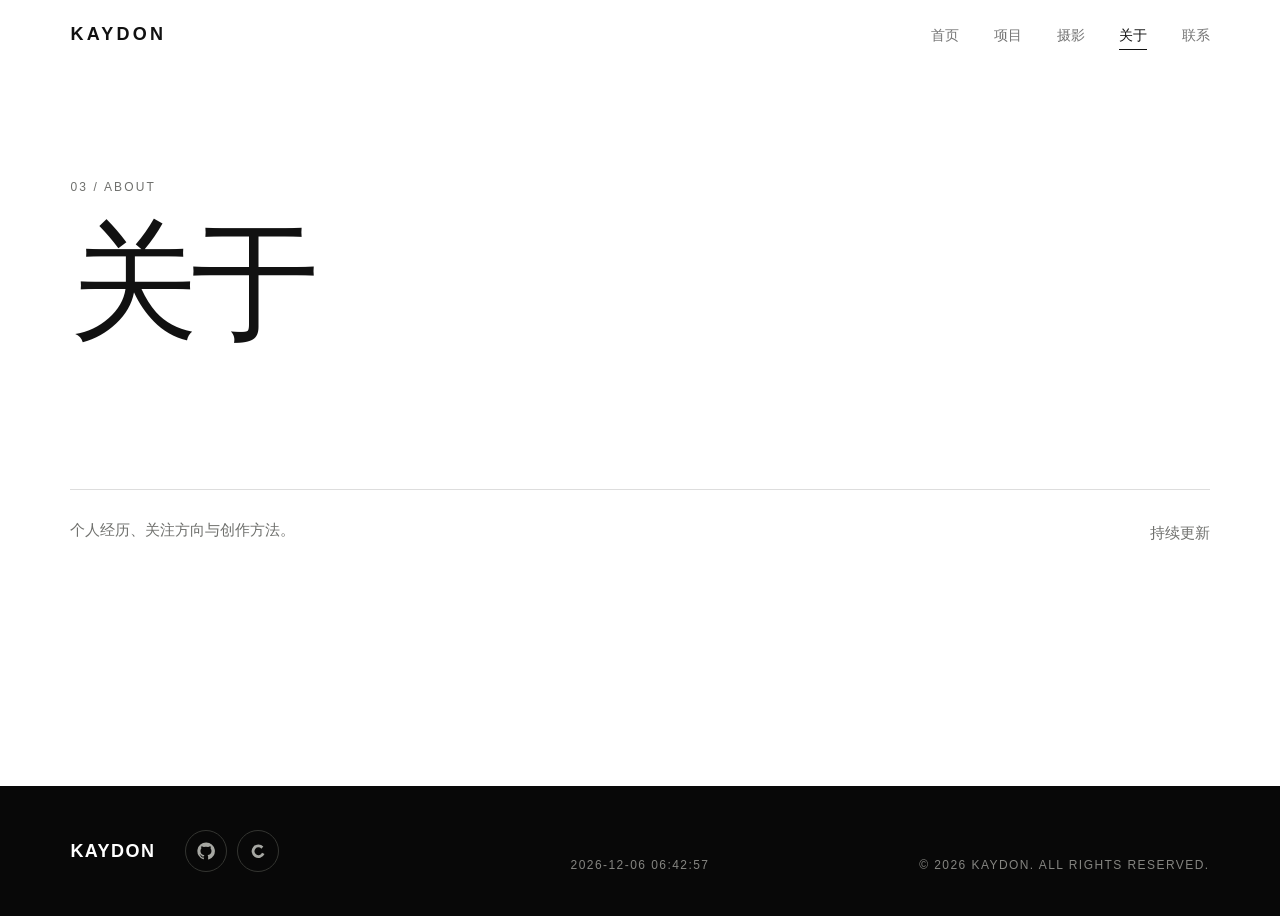
==== commit f6655db7: "[20261026_2218] Add new project" ====
--- a/about.html
+++ b/about.html
@@ -2,11 +2,11 @@
 <html lang="zh-CN">
 <head>
   <meta charset="UTF-8"><meta name="viewport" content="width=device-width, initial-scale=1.0">
-  <title>KAYDON</title><link rel="stylesheet" href="css/style.css?v=20260908-8">
+  <title>KAYDON</title><link rel="stylesheet" href="css/style.css?v=20261026-1">
 </head>
 <body class="placeholder-page">
-  <header class="site-header" id="siteHeader"><a class="brand" href="index.html">KAYDON</a><button class="menu-toggle" type="button" aria-label="打开菜单" aria-expanded="false"><span></span><span></span></button><nav class="nav" aria-label="主导航"><a class="nav-link" href="index.html">首页</a><div class="nav-project"><button class="nav-link project-trigger" type="button" aria-expanded="false">项目 <span>⌄</span></button><div class="project-menu"><p>项目目录</p><a href="mower.html"><span><b>01</b>智能割草机</span><em>查看项目 ↗</em></a><a href="works.html"><span><b>02</b>更多项目</span><em>项目档案 ↗</em></a></div></div><a class="nav-link" href="photography.html">摄影</a><a class="nav-link active" href="about.html">关于</a><a class="nav-link" href="contact.html">联系</a></nav></header>
+  <header class="site-header" id="siteHeader"><a class="brand" href="index.html">KAYDON</a><button class="menu-toggle" type="button" aria-label="打开菜单" aria-expanded="false"><span></span><span></span></button><nav class="nav" aria-label="主导航"><a class="nav-link" href="index.html">首页</a><div class="nav-project"><button class="nav-link project-trigger" type="button" aria-expanded="false">项目</button><div class="project-menu"><p>项目目录</p><a href="mower.html"><span><b>01</b>自主割草机</span><em>完整项目 ↗</em></a><a href="chatcode.html"><span><b>02</b>Chat Code</span><em>完整项目 ↗</em></a><a href="works.html"><span><b>03</b>更多项目</span><em>项目档案 ↗</em></a></div></div><a class="nav-link" href="photography.html">摄影</a><a class="nav-link active" href="about.html">关于</a><a class="nav-link" href="contact.html">联系</a></nav></header>
   <main><p class="page-label">03 / ABOUT</p><h1 class="placeholder-title">关于</h1><div class="placeholder-bottom"><p>个人经历、关注方向与创作方法。</p><span>持续更新</span></div></main><footer class="site-footer"><div class="footer-identity"><a class="footer-brand" href="index.html">KAYDON</a><nav class="footer-links" aria-label="外部平台"><a href="https://github.com/Liang-Kaidong/" target="_blank" rel="noopener noreferrer">GITHUB ↗</a><a href="https://blog.csdn.net/2401_88324294?spm=1000.2115.3001.5343" target="_blank" rel="noopener noreferrer">CSDN ↗</a></nav></div><p>PROJECTS · PHOTOGRAPHY</p><p>© 2026 KAYDON. ALL RIGHTS RESERVED.</p></footer>
-  <script src="js/main.js?v=20260908-10"></script>
+  <script src="js/main.js?v=20261026-1"></script>
 </body>
 </html>
--- a/css/style.css
+++ b/css/style.css
@@ -64,3 +64,20 @@
 @media(max-width:520px){.constraint-grid,.safety-grid,.test-dashboard,.system-flow,.metric-placeholders{grid-template-columns:1fr}.constraint-grid article,.constraint-grid article:first-child,.safety-grid article,.safety-grid article:nth-child(3n+2),.safety-grid article:nth-child(3n+3){min-height:auto;padding:24px 0;border-right:0}.constraint-grid h3,.safety-grid h3{margin:42px 0 12px}.flow-column{min-height:210px}.chart-placeholder>div{grid-template-columns:88px 1fr 65px}.metric-placeholders>span{padding:20px 0;border-right:0;border-bottom:1px solid var(--line)}}
 @media(max-width:820px){.mower-hero{min-height:calc(100svh - 64px)}}
 .mower-hero{min-height:100vh;min-height:100svh}
+
+/* Software screenshots retain their native ratio and complete rounded edges. */
+.home-project-software h1{font-size:clamp(56px,7.5vw,136px);white-space:nowrap}
+.home-page #chatcode-preview,.home-page #chatcode-index{scroll-margin-top:100px}
+.home-project-image.software-preview img{aspect-ratio:auto;height:auto;object-fit:contain;border-radius:12px;transform:none}
+.home-project-image.software-preview:hover img{transform:none}
+.home-project-image.software-preview{padding-bottom:clamp(64px,6vw,90px)}
+.software-thumbnail{padding:clamp(16px,2vw,30px);padding-bottom:52px;background:#1c1d1a;min-width:0}
+.project-index .project-index-list .software-index .software-thumbnail img{aspect-ratio:auto;height:auto;object-fit:contain;padding:0;border-radius:10px;background:transparent;transform:none}
+.project-index .software-index:hover img{transform:none}
+
+/* Chat Code product narrative */
+.home-project-software{background:#11120f;color:#fff}.home-project-software .home-project-head>p:last-child,.home-project-software .home-project-meta{color:#949690}.software-preview{padding:clamp(18px,3vw,52px);background:radial-gradient(circle at 85% 85%,rgba(236,101,43,.26),transparent 30%),#1b1c19}.software-preview img{border-radius:10px;box-shadow:0 35px 90px rgba(0,0,0,.48)}.project-index-list{border-top:1px solid var(--line)}.project-index-list .project-index-item{border-top:0}.project-index-list .project-index-item:last-child{border-top:0}.project-index-list .project-index-item img{background:#1c1d1a}.project-index-list .project-index-item:last-child img{padding:clamp(12px,2vw,30px)}
+.chatcode-hero{min-height:100svh;padding:clamp(110px,13vh,170px) var(--pad) clamp(70px,9vh,110px);display:flex;flex-direction:column;justify-content:center;background:#f3f2ed}.chatcode-hero h1{margin:26px 0 clamp(55px,8vh,92px);font-family:Georgia,"Times New Roman",serif;font-size:clamp(74px,13vw,205px);font-weight:400;line-height:.82;letter-spacing:-.075em}.chatcode-hero-copy{display:grid;grid-template-columns:1fr .7fr;gap:8vw;margin-left:20vw}.chatcode-hero-copy>p{max-width:680px;color:var(--muted);font-size:18px;line-height:1.9}.chatcode-hero dl{border-top:1px solid var(--line)}.chatcode-hero dl div{display:flex;justify-content:space-between;padding:14px 0;border-bottom:1px solid var(--line);font-size:13px}.chatcode-hero dt{color:var(--muted)}.chatcode-stage{padding:clamp(40px,6vw,88px) var(--pad) 24px;background:#121310}.chatcode-stage img{border-radius:12px;box-shadow:0 45px 110px rgba(0,0,0,.55)}.chatcode-stage figcaption{padding:18px 2px;color:#777a74;font-size:11px;letter-spacing:.12em;text-transform:uppercase}.chatcode-statement{padding:clamp(110px,14vw,220px) var(--pad);display:grid;grid-template-columns:.55fr 1.45fr;gap:8vw;background:#fff}.chatcode-statement h2,.chatcode-spec-copy h2,.chatcode-closing h2{margin:28px 0 35px;font-size:clamp(54px,7vw,116px);font-weight:400;line-height:.98;letter-spacing:-.055em}.chatcode-statement div>p{max-width:650px;margin-left:auto;color:var(--muted);font-size:17px;line-height:1.9}.chatcode-features{padding:clamp(100px,12vw,190px) var(--pad);background:#e9e9e4}.chatcode-feature-grid{display:grid;grid-template-columns:repeat(4,1fr);border-top:1px solid var(--line)}.chatcode-feature-grid article{min-height:290px;padding:25px 28px;border-right:1px solid var(--line)}.chatcode-feature-grid article:first-child{padding-left:0}.chatcode-feature-grid article:last-child{border-right:0}.chatcode-feature-grid span{color:var(--muted);font-size:12px}.chatcode-feature-grid h3{margin:78px 0 18px;font-size:22px;font-weight:400}.chatcode-feature-grid p{color:var(--muted);font-size:14px;line-height:1.75}.chatcode-dark{padding:clamp(110px,13vw,210px) var(--pad);background:#0c0d0b;color:#fff}.chatcode-dark .engineering-head>p:last-child{color:#8e908a}.chatcode-flow{display:grid;grid-template-columns:1fr auto 1fr auto 1fr auto 1fr;gap:18px;align-items:center}.chatcode-flow>i{color:#62645f;font-size:22px;font-style:normal}.chatcode-flow article{min-height:260px;padding:25px;display:flex;flex-direction:column;background:#171815;border:1px solid #292a27}.chatcode-flow article:last-child{background:#e7642d;color:#111;border-color:#e7642d}.chatcode-flow small{margin-bottom:auto;color:#80827c;font-size:10px;letter-spacing:.15em}.chatcode-flow article:last-child small{color:rgba(17,17,17,.58)}.chatcode-flow strong{font-size:clamp(20px,2vw,30px);font-weight:400}.chatcode-flow span{margin-top:12px;color:#8c8e88;font-size:13px}.chatcode-flow article:last-child span{color:rgba(17,17,17,.68)}.chatcode-specs{padding:clamp(110px,13vw,210px) var(--pad);display:grid;grid-template-columns:.8fr 1.2fr;gap:9vw;background:#fff}.chatcode-spec-copy>p:last-child{max-width:520px;color:var(--muted);font-size:16px;line-height:1.9}.chatcode-spec-list{border-top:1px solid var(--line)}.chatcode-spec-list article{display:grid;grid-template-columns:120px 1fr auto;gap:30px;align-items:center;padding:28px 0;border-bottom:1px solid var(--line)}.chatcode-spec-list span{color:var(--muted);font-size:10px;letter-spacing:.14em}.chatcode-spec-list strong{font-size:clamp(23px,2.5vw,38px);font-weight:400}.chatcode-spec-list p{color:var(--muted);font-size:13px;text-align:right}.chatcode-closing{padding:clamp(110px,13vw,210px) var(--pad);display:grid;grid-template-columns:1.2fr .8fr;gap:10vw;align-items:end;background:#e7652e}.chatcode-closing>div:last-child{padding-bottom:15px}.chatcode-closing>div:last-child>p{max-width:440px;margin-bottom:55px;font-size:17px;line-height:1.85}
+@media(max-width:980px){.chatcode-flow{grid-template-columns:1fr 1fr}.chatcode-flow>i{display:none}.chatcode-specs{grid-template-columns:1fr}.chatcode-feature-grid{grid-template-columns:1fr 1fr}.chatcode-feature-grid article:nth-child(2){border-right:0}}
+@media(max-width:820px){.chatcode-hero-copy,.chatcode-statement,.chatcode-closing{grid-template-columns:1fr;margin-left:0}.chatcode-hero-copy{gap:48px}.chatcode-statement{gap:35px}.chatcode-feature-grid{grid-template-columns:1fr 1fr}.chatcode-stage{padding-top:72px}.chatcode-spec-list article{grid-template-columns:92px 1fr}.chatcode-spec-list p{grid-column:2;text-align:left}.project-index-list .project-index-item:last-child{border-top:1px solid var(--line)}}
+@media(max-width:520px){.chatcode-feature-grid,.chatcode-flow{grid-template-columns:1fr}.chatcode-feature-grid article,.chatcode-feature-grid article:first-child{min-height:auto;padding:24px 0;border-right:0;border-bottom:1px solid var(--line)}.chatcode-feature-grid h3{margin:46px 0 14px}.chatcode-flow article{min-height:210px}.chatcode-spec-list article{grid-template-columns:1fr;gap:10px}.chatcode-spec-list p{grid-column:auto}.software-preview{padding:12px}}
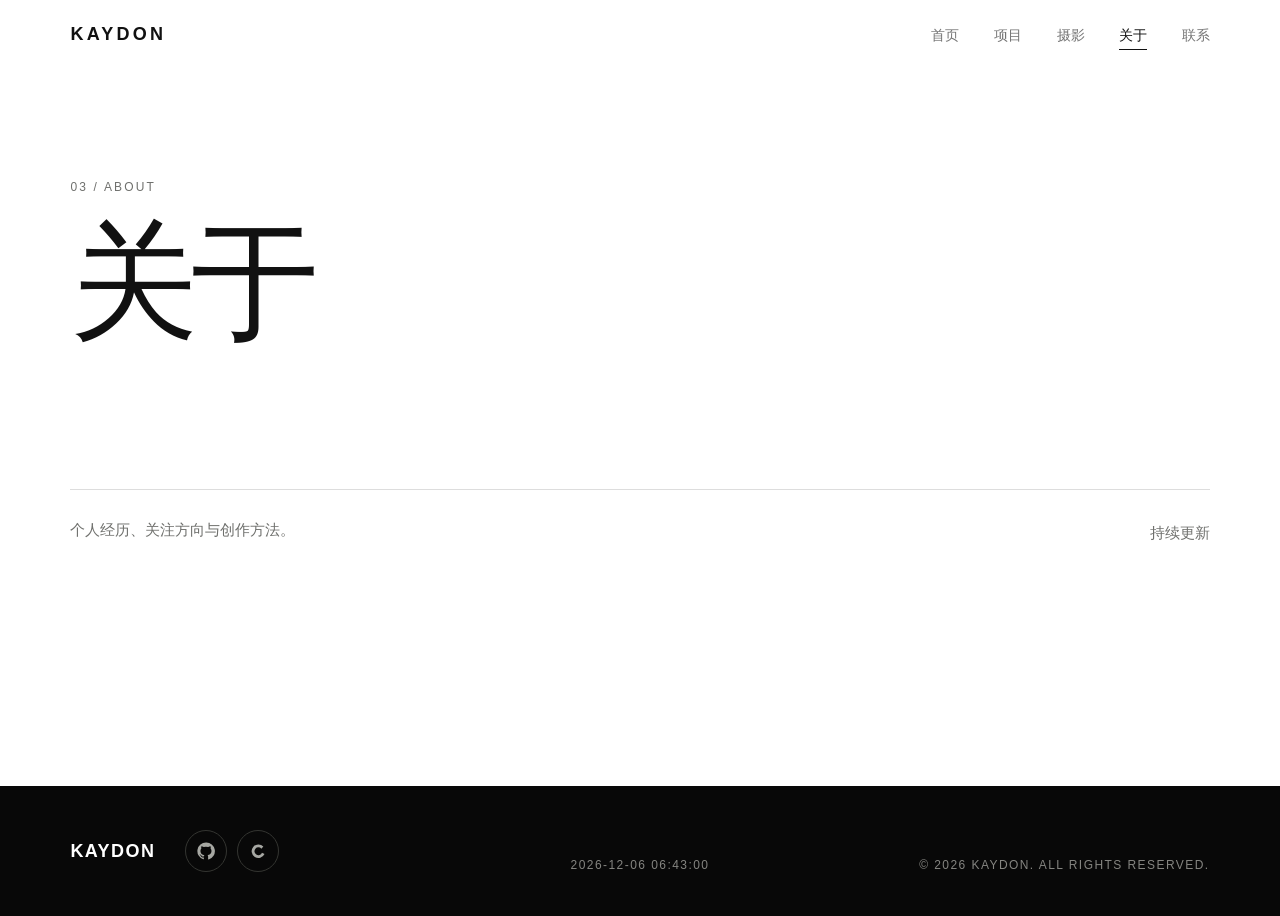
==== commit c82ee84e: "Add files via upload" ====
--- a/about.html
+++ b/about.html
@@ -1,12 +1,13 @@
-<!DOCTYPE html>
-<html lang="zh-CN">
-<head>
-  <meta charset="UTF-8"><meta name="viewport" content="width=device-width, initial-scale=1.0">
-  <title>KAYDON</title><link rel="stylesheet" href="css/style.css?v=20261026-1">
-</head>
-<body class="placeholder-page">
-  <header class="site-header" id="siteHeader"><a class="brand" href="index.html">KAYDON</a><button class="menu-toggle" type="button" aria-label="打开菜单" aria-expanded="false"><span></span><span></span></button><nav class="nav" aria-label="主导航"><a class="nav-link" href="index.html">首页</a><div class="nav-project"><button class="nav-link project-trigger" type="button" aria-expanded="false">项目</button><div class="project-menu"><p>项目目录</p><a href="mower.html"><span><b>01</b>自主割草机</span><em>完整项目 ↗</em></a><a href="chatcode.html"><span><b>02</b>Chat Code</span><em>完整项目 ↗</em></a><a href="works.html"><span><b>03</b>更多项目</span><em>项目档案 ↗</em></a></div></div><a class="nav-link" href="photography.html">摄影</a><a class="nav-link active" href="about.html">关于</a><a class="nav-link" href="contact.html">联系</a></nav></header>
-  <main><p class="page-label">03 / ABOUT</p><h1 class="placeholder-title">关于</h1><div class="placeholder-bottom"><p>个人经历、关注方向与创作方法。</p><span>持续更新</span></div></main><footer class="site-footer"><div class="footer-identity"><a class="footer-brand" href="index.html">KAYDON</a><nav class="footer-links" aria-label="外部平台"><a href="https://github.com/Liang-Kaidong/" target="_blank" rel="noopener noreferrer">GITHUB ↗</a><a href="https://blog.csdn.net/2401_88324294?spm=1000.2115.3001.5343" target="_blank" rel="noopener noreferrer">CSDN ↗</a></nav></div><p>PROJECTS · PHOTOGRAPHY</p><p>© 2026 KAYDON. ALL RIGHTS RESERVED.</p></footer>
-  <script src="js/main.js?v=20261026-1"></script>
-</body>
-</html>
+<!DOCTYPE html>
+<html lang="zh-CN">
+<head>
+  <meta charset="UTF-8"><meta name="viewport" content="width=device-width, initial-scale=1.0">
+  <title>KAYDON</title><link rel="stylesheet" href="css/style.css?v=20261026-1">
+</head>
+<body class="placeholder-page">
+  <header class="site-header" id="siteHeader"><a class="brand" href="index.html">KAYDON</a><button class="menu-toggle" type="button" aria-label="打开菜单" aria-expanded="false"><span></span><span></span></button><nav class="nav" aria-label="主导航"><a class="nav-link" href="index.html">首页</a><div class="nav-project"><button class="nav-link project-trigger" type="button" aria-expanded="false">项目</button><div class="project-menu"><p>项目目录</p><a href="mower.html"><span><b>01</b>自主割草机</span><em>完整项目 ↗</em></a><a href="chatcode.html"><span><b>02</b>Chat Code</span><em>完整项目 ↗</em></a><a href="rockx.html"><span><b>03</b>KaydonNAS RockX</span><em>产品介绍 ↗</em></a><a href="works.html"><span><b>04</b>更多项目</span><em>项目档案 ↗</em></a></div></div><a class="nav-link" href="photography.html">摄影</a><a class="nav-link active" href="about.html">关于</a><a class="nav-link" href="contact.html">联系</a></nav></header>
+  <main><p class="page-label">03 / ABOUT</p><h1 class="placeholder-title">关于</h1><div class="placeholder-bottom"><p>个人经历、关注方向与创作方法。</p><span>持续更新</span></div></main><footer class="site-footer"><div class="footer-identity"><a class="footer-brand" href="index.html">KAYDON</a><nav class="footer-links" aria-label="外部平台"><a href="https://github.com/Liang-Kaidong/" target="_blank" rel="noopener noreferrer">GITHUB ↗</a><a href="https://blog.csdn.net/2401_88324294?spm=1000.2115.3001.5343" target="_blank" rel="noopener noreferrer">CSDN ↗</a></nav></div><p>PROJECTS · PHOTOGRAPHY</p><p>© 2026 KAYDON. ALL RIGHTS RESERVED.</p></footer>
+  <script src="js/main.js?v=20261109-2"></script>
+</body>
+</html>
+
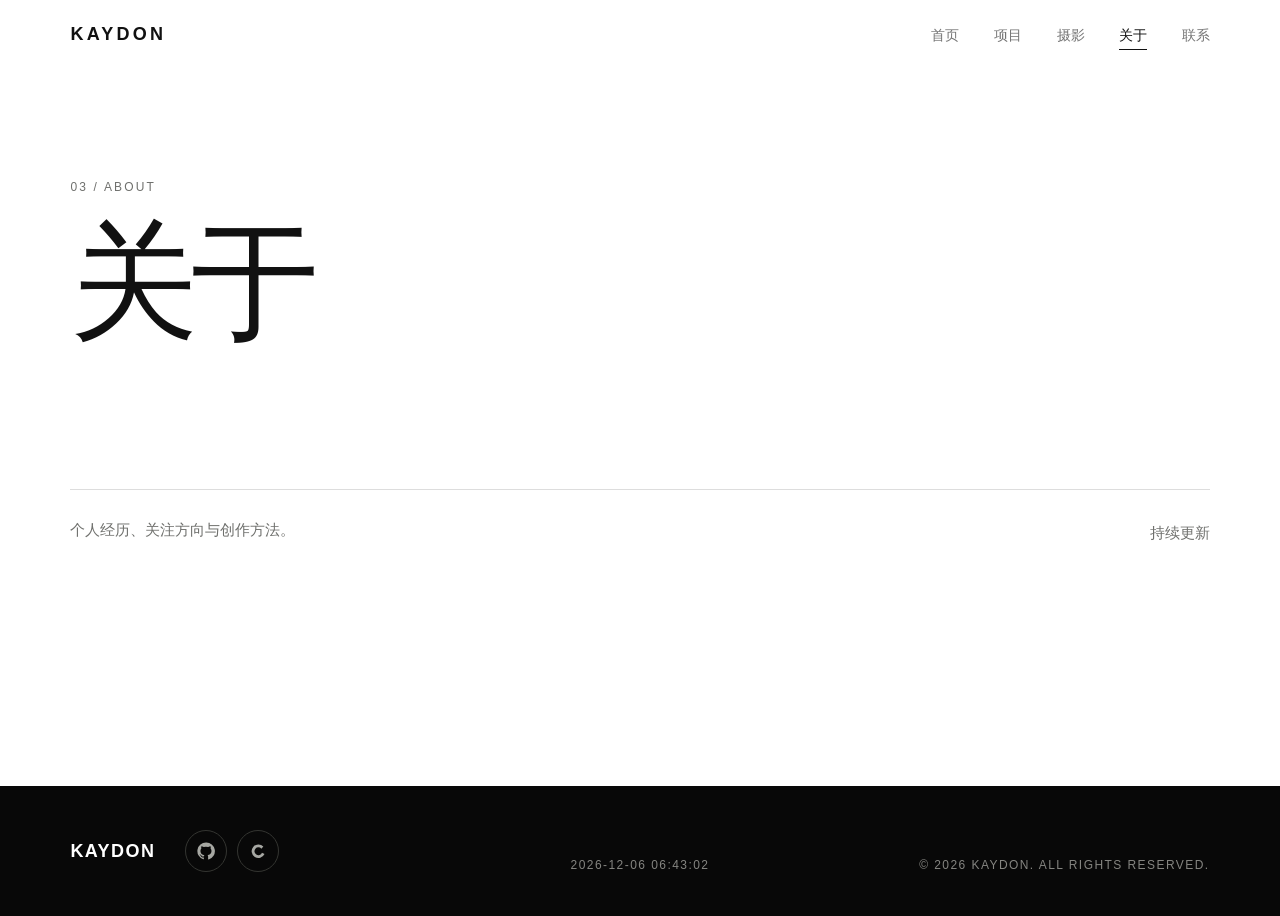
==== commit 2b7a9fb3: "[20261110] Add NAS page" ====
--- a/about.html
+++ b/about.html
@@ -1,13 +1,13 @@
-<!DOCTYPE html>
-<html lang="zh-CN">
-<head>
-  <meta charset="UTF-8"><meta name="viewport" content="width=device-width, initial-scale=1.0">
-  <title>KAYDON</title><link rel="stylesheet" href="css/style.css?v=20261026-1">
-</head>
-<body class="placeholder-page">
-  <header class="site-header" id="siteHeader"><a class="brand" href="index.html">KAYDON</a><button class="menu-toggle" type="button" aria-label="打开菜单" aria-expanded="false"><span></span><span></span></button><nav class="nav" aria-label="主导航"><a class="nav-link" href="index.html">首页</a><div class="nav-project"><button class="nav-link project-trigger" type="button" aria-expanded="false">项目</button><div class="project-menu"><p>项目目录</p><a href="mower.html"><span><b>01</b>自主割草机</span><em>完整项目 ↗</em></a><a href="chatcode.html"><span><b>02</b>Chat Code</span><em>完整项目 ↗</em></a><a href="rockx.html"><span><b>03</b>KaydonNAS RockX</span><em>产品介绍 ↗</em></a><a href="works.html"><span><b>04</b>更多项目</span><em>项目档案 ↗</em></a></div></div><a class="nav-link" href="photography.html">摄影</a><a class="nav-link active" href="about.html">关于</a><a class="nav-link" href="contact.html">联系</a></nav></header>
-  <main><p class="page-label">03 / ABOUT</p><h1 class="placeholder-title">关于</h1><div class="placeholder-bottom"><p>个人经历、关注方向与创作方法。</p><span>持续更新</span></div></main><footer class="site-footer"><div class="footer-identity"><a class="footer-brand" href="index.html">KAYDON</a><nav class="footer-links" aria-label="外部平台"><a href="https://github.com/Liang-Kaidong/" target="_blank" rel="noopener noreferrer">GITHUB ↗</a><a href="https://blog.csdn.net/2401_88324294?spm=1000.2115.3001.5343" target="_blank" rel="noopener noreferrer">CSDN ↗</a></nav></div><p>PROJECTS · PHOTOGRAPHY</p><p>© 2026 KAYDON. ALL RIGHTS RESERVED.</p></footer>
-  <script src="js/main.js?v=20261109-2"></script>
-</body>
-</html>
-
+<!DOCTYPE html>
+<html lang="zh-CN">
+<head>
+  <meta charset="UTF-8"><meta name="viewport" content="width=device-width, initial-scale=1.0">
+  <title>KAYDON</title><link rel="stylesheet" href="css/style.css?v=20261026-1">
+</head>
+<body class="placeholder-page">
+  <header class="site-header" id="siteHeader"><a class="brand" href="index.html">KAYDON</a><button class="menu-toggle" type="button" aria-label="打开菜单" aria-expanded="false"><span></span><span></span></button><nav class="nav" aria-label="主导航"><a class="nav-link" href="index.html">首页</a><div class="nav-project"><button class="nav-link project-trigger" type="button" aria-expanded="false">项目</button><div class="project-menu"><p>项目目录</p><a href="mower.html"><span><b>01</b>自主割草机</span><em>完整项目 ↗</em></a><a href="chatcode.html"><span><b>02</b>Chat Code</span><em>完整项目 ↗</em></a><a href="rockx.html"><span><b>03</b>KaydonNAS RockX</span><em>产品介绍 ↗</em></a><a href="works.html"><span><b>04</b>更多项目</span><em>项目档案 ↗</em></a></div></div><a class="nav-link" href="photography.html">摄影</a><a class="nav-link active" href="about.html">关于</a><a class="nav-link" href="contact.html">联系</a></nav></header>
+  <main><p class="page-label">03 / ABOUT</p><h1 class="placeholder-title">关于</h1><div class="placeholder-bottom"><p>个人经历、关注方向与创作方法。</p><span>持续更新</span></div></main><footer class="site-footer"><div class="footer-identity"><a class="footer-brand" href="index.html">KAYDON</a><nav class="footer-links" aria-label="外部平台"><a href="https://github.com/Liang-Kaidong/" target="_blank" rel="noopener noreferrer">GITHUB ↗</a><a href="https://blog.csdn.net/2401_88324294?spm=1000.2115.3001.5343" target="_blank" rel="noopener noreferrer">CSDN ↗</a></nav></div><p>PROJECTS · PHOTOGRAPHY</p><p>© 2026 KAYDON. ALL RIGHTS RESERVED.</p></footer>
+  <script src="js/main.js?v=20261109-2"></script>
+</body>
+</html>
+
--- a/css/style.css
+++ b/css/style.css
@@ -1,53 +1,53 @@
-:root{--black:#080808;--white:#fff;--soft:#f3f3f1;--ink:#111;--muted:#6f706d;--line:rgba(17,17,17,.14);--pad:clamp(24px,5.5vw,104px)}
-*{box-sizing:border-box;margin:0;padding:0}
-html{scroll-behavior:smooth}
-body{overflow-x:hidden;background:var(--white);color:var(--ink);font-family:"MiSans","Microsoft YaHei",Arial,sans-serif;-webkit-font-smoothing:antialiased}
-a{color:inherit;text-decoration:none}img{display:block;width:100%}button{font:inherit}
-.site-header{position:fixed;inset:0 0 auto;z-index:100;height:76px;padding:0 var(--pad);display:flex;align-items:center;justify-content:space-between;color:#fff;background:rgba(0,0,0,.08);backdrop-filter:blur(20px);transition:height .4s,color .4s,background .4s}
-.site-header.on-light,.placeholder-page .site-header{height:68px;color:var(--ink);background:rgba(255,255,255,.76)}
-.brand{font-size:18px;font-weight:700;letter-spacing:.18em}.nav{display:flex;gap:clamp(18px,2.7vw,40px)}
-.nav-link{position:relative;padding:25px 0 21px;font-size:14px;opacity:.58;transition:opacity .25s}.nav-link:hover,.nav-link.active{opacity:1}.nav-link::after{position:absolute;right:0;bottom:16px;left:0;height:1px;background:currentColor;content:"";transform:scaleX(0);transition:transform .3s}.nav-link:hover::after,.nav-link.active::after{transform:scaleX(1)}
-.menu-toggle{display:none;border:0;background:none;color:inherit}.menu-toggle span{display:block;width:22px;height:1px;margin:6px;background:currentColor}
-.hero{position:relative;height:100vh;min-height:620px;overflow:hidden;background:#000}.hero-video,.hero-overlay{position:absolute;inset:0;width:100%;height:100%}.hero-video{object-fit:cover}.hero-overlay{background:linear-gradient(180deg,rgba(0,0,0,.18),transparent 55%,rgba(0,0,0,.3));pointer-events:none}
-.section-kicker{font-size:12px!important;letter-spacing:.18em;text-transform:uppercase;color:#777}
-.intro{padding:clamp(120px,15vw,240px) var(--pad);background:#fff}.intro h1{max-width:1100px;margin:36px 0 68px;font-size:clamp(54px,8.2vw,138px);font-weight:400;line-height:.98;letter-spacing:-.055em}.intro-copy{max-width:590px;margin-left:auto;color:var(--muted);font-size:18px;line-height:1.9}
-.feature{min-height:100vh;padding:clamp(88px,10vw,180px) var(--pad);display:grid;grid-template-columns:minmax(320px,.72fr) minmax(0,1.28fr);gap:clamp(56px,8vw,150px);align-items:center}.feature-dark{background:var(--black);color:#fff}.feature-light{background:var(--soft)}.feature-reverse .feature-copy{order:2}.feature-reverse .feature-media{order:1}
-.feature-copy h2{margin:28px 0 36px;font-size:clamp(52px,6.3vw,106px);font-weight:400;line-height:.98;letter-spacing:-.05em}.feature-copy>p:not(.section-kicker){max-width:480px;color:#858680;font-size:17px;line-height:1.9}.feature-media{overflow:hidden;aspect-ratio:16/10;background:#ddd}.feature-media img{height:100%;object-fit:cover;transition:transform 1.2s cubic-bezier(.22,1,.36,1)}.feature-media:hover img{transform:scale(1.025)}.mower-page .feature-dark .feature-media:hover img{transform:none}
-.spec-list{display:grid;grid-template-columns:repeat(3,1fr);gap:20px;margin-top:70px;list-style:none;border-top:1px solid var(--line);padding-top:24px}.spec-list li{display:flex;flex-direction:column;gap:8px}.spec-list strong{font-size:clamp(19px,2vw,30px);font-weight:400}.spec-list span{color:var(--muted);font-size:13px}.feature-note{display:flex;align-items:center;gap:12px;margin-top:64px;color:#a6a6a2;font-size:14px}.pulse{width:8px;height:8px;border-radius:50%;background:#72e274;box-shadow:0 0 0 7px rgba(114,226,116,.12)}
-.quiet-section{padding:clamp(120px,14vw,220px) var(--pad);background:#fff}.quiet-section h2{max-width:1000px;margin:32px 0 110px;font-size:clamp(56px,7.5vw,126px);font-weight:400;line-height:.98;letter-spacing:-.055em}.quiet-grid{display:grid;grid-template-columns:repeat(4,1fr);border-top:1px solid var(--line)}.quiet-grid article{min-height:300px;padding:25px 28px;border-right:1px solid var(--line)}.quiet-grid article:first-child{padding-left:0}.quiet-grid article:last-child{border:0}.quiet-grid span{color:#92928d;font-size:12px}.quiet-grid h3{margin:84px 0 18px;font-size:22px;font-weight:400}.quiet-grid p{color:var(--muted);font-size:15px;line-height:1.75}
-.closing{padding:clamp(100px,12vw,190px) var(--pad);display:flex;align-items:flex-end;justify-content:space-between;background:#e8e9e5}.closing p{max-width:800px;font-size:clamp(48px,6.5vw,110px);line-height:1;letter-spacing:-.05em}.text-link{display:inline-flex;flex-shrink:0;gap:40px;padding-bottom:8px;border-bottom:1px solid;font-size:14px}.text-link span{transition:transform .25s}.text-link:hover span{transform:translate(3px,-3px)}
+:root{--black:#080808;--white:#fff;--soft:#f3f3f1;--ink:#111;--muted:#6f706d;--line:rgba(17,17,17,.14);--pad:clamp(24px,5.5vw,104px)}
+*{box-sizing:border-box;margin:0;padding:0}
+html{scroll-behavior:smooth}
+body{overflow-x:hidden;background:var(--white);color:var(--ink);font-family:"MiSans","Microsoft YaHei",Arial,sans-serif;-webkit-font-smoothing:antialiased}
+a{color:inherit;text-decoration:none}img{display:block;width:100%}button{font:inherit}
+.site-header{position:fixed;inset:0 0 auto;z-index:100;height:76px;padding:0 var(--pad);display:flex;align-items:center;justify-content:space-between;color:#fff;background:rgba(0,0,0,.08);backdrop-filter:blur(20px);transition:height .4s,color .4s,background .4s}
+.site-header.on-light,.placeholder-page .site-header{height:68px;color:var(--ink);background:rgba(255,255,255,.76)}
+.brand{font-size:18px;font-weight:700;letter-spacing:.18em}.nav{display:flex;gap:clamp(18px,2.7vw,40px)}
+.nav-link{position:relative;padding:25px 0 21px;font-size:14px;opacity:.58;transition:opacity .25s}.nav-link:hover,.nav-link.active{opacity:1}.nav-link::after{position:absolute;right:0;bottom:16px;left:0;height:1px;background:currentColor;content:"";transform:scaleX(0);transition:transform .3s}.nav-link:hover::after,.nav-link.active::after{transform:scaleX(1)}
+.menu-toggle{display:none;border:0;background:none;color:inherit}.menu-toggle span{display:block;width:22px;height:1px;margin:6px;background:currentColor}
+.hero{position:relative;height:100vh;min-height:620px;overflow:hidden;background:#000}.hero-video,.hero-overlay{position:absolute;inset:0;width:100%;height:100%}.hero-video{object-fit:cover}.hero-overlay{background:linear-gradient(180deg,rgba(0,0,0,.18),transparent 55%,rgba(0,0,0,.3));pointer-events:none}
+.section-kicker{font-size:12px!important;letter-spacing:.18em;text-transform:uppercase;color:#777}
+.intro{padding:clamp(120px,15vw,240px) var(--pad);background:#fff}.intro h1{max-width:1100px;margin:36px 0 68px;font-size:clamp(54px,8.2vw,138px);font-weight:400;line-height:.98;letter-spacing:-.055em}.intro-copy{max-width:590px;margin-left:auto;color:var(--muted);font-size:18px;line-height:1.9}
+.feature{min-height:100vh;padding:clamp(88px,10vw,180px) var(--pad);display:grid;grid-template-columns:minmax(320px,.72fr) minmax(0,1.28fr);gap:clamp(56px,8vw,150px);align-items:center}.feature-dark{background:var(--black);color:#fff}.feature-light{background:var(--soft)}.feature-reverse .feature-copy{order:2}.feature-reverse .feature-media{order:1}
+.feature-copy h2{margin:28px 0 36px;font-size:clamp(52px,6.3vw,106px);font-weight:400;line-height:.98;letter-spacing:-.05em}.feature-copy>p:not(.section-kicker){max-width:480px;color:#858680;font-size:17px;line-height:1.9}.feature-media{overflow:hidden;aspect-ratio:16/10;background:#ddd}.feature-media img{height:100%;object-fit:cover;transition:transform 1.2s cubic-bezier(.22,1,.36,1)}.feature-media:hover img{transform:scale(1.025)}.mower-page .feature-dark .feature-media:hover img{transform:none}
+.spec-list{display:grid;grid-template-columns:repeat(3,1fr);gap:20px;margin-top:70px;list-style:none;border-top:1px solid var(--line);padding-top:24px}.spec-list li{display:flex;flex-direction:column;gap:8px}.spec-list strong{font-size:clamp(19px,2vw,30px);font-weight:400}.spec-list span{color:var(--muted);font-size:13px}.feature-note{display:flex;align-items:center;gap:12px;margin-top:64px;color:#a6a6a2;font-size:14px}.pulse{width:8px;height:8px;border-radius:50%;background:#72e274;box-shadow:0 0 0 7px rgba(114,226,116,.12)}
+.quiet-section{padding:clamp(120px,14vw,220px) var(--pad);background:#fff}.quiet-section h2{max-width:1000px;margin:32px 0 110px;font-size:clamp(56px,7.5vw,126px);font-weight:400;line-height:.98;letter-spacing:-.055em}.quiet-grid{display:grid;grid-template-columns:repeat(4,1fr);border-top:1px solid var(--line)}.quiet-grid article{min-height:300px;padding:25px 28px;border-right:1px solid var(--line)}.quiet-grid article:first-child{padding-left:0}.quiet-grid article:last-child{border:0}.quiet-grid span{color:#92928d;font-size:12px}.quiet-grid h3{margin:84px 0 18px;font-size:22px;font-weight:400}.quiet-grid p{color:var(--muted);font-size:15px;line-height:1.75}
+.closing{padding:clamp(100px,12vw,190px) var(--pad);display:flex;align-items:flex-end;justify-content:space-between;background:#e8e9e5}.closing p{max-width:800px;font-size:clamp(48px,6.5vw,110px);line-height:1;letter-spacing:-.05em}.text-link{display:inline-flex;flex-shrink:0;gap:40px;padding-bottom:8px;border-bottom:1px solid;font-size:14px}.text-link span{transition:transform .25s}.text-link:hover span{transform:translate(3px,-3px)}
 .site-footer{display:grid;grid-template-columns:1fr auto 1fr;align-items:end;gap:40px;padding:44px var(--pad);background:#080808;color:#858581;font-size:12px;letter-spacing:.12em}.footer-identity{display:flex;align-items:center;gap:30px}.site-footer .footer-brand{color:#fff;font-size:18px;font-weight:700}.footer-links{display:flex;gap:10px}.footer-links a{width:42px;height:42px;display:grid;place-items:center;border:1px solid #343531;border-radius:50%;color:#a7a8a3;transition:border-color .25s,color .25s,transform .25s}.footer-links a:hover{border-color:#fff;color:#fff;transform:translateY(-3px)}.footer-links svg{width:18px;height:18px;fill:currentColor}.site-footer p:last-child{justify-self:end;white-space:nowrap}
-.placeholder-page{min-height:100vh;background:var(--white)}.placeholder-page main{min-height:calc(100vh - 114px);padding:180px var(--pad) 80px}.page-label{margin-bottom:30px;color:var(--muted);font-size:12px;letter-spacing:.18em}.placeholder-title{max-width:1100px;font-size:clamp(70px,10vw,160px);font-weight:400;line-height:.9;letter-spacing:-.06em}.placeholder-bottom{display:flex;justify-content:space-between;align-items:end;margin-top:150px;padding-top:26px;border-top:1px solid var(--line);color:var(--muted);font-size:15px}.placeholder-bottom p{max-width:460px;line-height:1.8}
-.reveal-section{opacity:0;transform:translateY(36px);transition:opacity .9s ease,transform .9s cubic-bezier(.22,1,.36,1)}.reveal-section.is-visible{opacity:1;transform:none}
+.placeholder-page{min-height:100vh;background:var(--white)}.placeholder-page main{min-height:calc(100vh - 114px);padding:180px var(--pad) 80px}.page-label{margin-bottom:30px;color:var(--muted);font-size:12px;letter-spacing:.18em}.placeholder-title{max-width:1100px;font-size:clamp(70px,10vw,160px);font-weight:400;line-height:.9;letter-spacing:-.06em}.placeholder-bottom{display:flex;justify-content:space-between;align-items:end;margin-top:150px;padding-top:26px;border-top:1px solid var(--line);color:var(--muted);font-size:15px}.placeholder-bottom p{max-width:460px;line-height:1.8}
+.reveal-section{opacity:0;transform:translateY(36px);transition:opacity .9s ease,transform .9s cubic-bezier(.22,1,.36,1)}.reveal-section.is-visible{opacity:1;transform:none}
 @media(max-width:820px){.site-header{height:64px}.nav{position:absolute;top:64px;right:0;left:0;padding:22px var(--pad) 30px;display:none;flex-direction:column;gap:0;background:rgba(255,255,255,.98);color:var(--ink)}.site-header.menu-open .nav{display:flex}.nav-link{padding:14px 0}.nav-link::after{display:none}.menu-toggle{display:block}.hero{min-height:520px}.intro h1{margin-bottom:48px}.intro-copy{margin-left:0}.feature,.feature-reverse{min-height:auto;grid-template-columns:1fr;gap:54px}.feature-reverse .feature-copy,.feature-reverse .feature-media{order:initial}.feature-media{aspect-ratio:4/3}.quiet-grid{grid-template-columns:1fr 1fr}.quiet-grid article{min-height:230px;border-bottom:1px solid var(--line)}.quiet-grid article:nth-child(2){border-right:0}.closing{align-items:flex-start;flex-direction:column;gap:60px}.site-footer{grid-template-columns:1fr;gap:20px}.footer-identity{align-items:flex-start;flex-direction:column;gap:18px}.site-footer p:last-child{justify-self:start;white-space:normal}}
-@media(max-width:520px){.intro h1,.feature-copy h2,.quiet-section h2{letter-spacing:-.04em}.spec-list{gap:10px}.quiet-grid{grid-template-columns:1fr}.quiet-grid article{min-height:auto;padding:24px 0;border-right:0}.quiet-grid h3{margin:52px 0 12px}.placeholder-bottom{align-items:flex-start;flex-direction:column;gap:45px}}
-@media(prefers-reduced-motion:reduce){html{scroll-behavior:auto}.reveal-section{opacity:1;transform:none}*,*::before{animation-duration:.01ms!important;transition-duration:.01ms!important}}
-
-/* Project portfolio */
-.nav-project{position:relative;display:flex;align-items:center}.project-trigger{border:0;background:none;color:inherit;font-family:inherit;cursor:pointer}.project-trigger>span{display:inline-block;margin-left:5px;font-size:11px;transition:transform .25s}.nav-project.open .project-trigger>span,.nav-project:hover .project-trigger>span{transform:rotate(180deg)}
-.project-menu{position:absolute;top:62px;left:50%;width:min(440px,calc(100vw - 48px));padding:22px;background:rgba(255,255,255,.97);color:var(--ink);box-shadow:0 22px 60px rgba(0,0,0,.14);opacity:0;visibility:hidden;transform:translate(-50%,10px);transition:.25s;backdrop-filter:blur(24px)}.nav-project:hover .project-menu,.nav-project:focus-within .project-menu,.nav-project.open .project-menu{opacity:1;visibility:visible;transform:translate(-50%,0)}.project-menu>p{padding:0 4px 14px;color:var(--muted);font-size:12px;letter-spacing:.12em}.project-menu>a{display:flex;align-items:center;justify-content:space-between;padding:18px 4px;border-top:1px solid var(--line);font-size:15px}.project-menu>a:hover{padding-right:9px}.project-menu b{margin-right:22px;color:#9a9a96;font-size:12px;font-weight:400}.project-menu em{color:var(--muted);font-size:12px;font-style:normal}
-.tone-transition{height:clamp(180px,30vw,460px);margin-top:-1px;background:linear-gradient(180deg,#000 0%,#080808 18%,#252525 44%,#8c8c8a 72%,#e2e2df 90%,#fff 100%)}
-.project-intro{padding:clamp(80px,10vw,160px) var(--pad) clamp(120px,15vw,240px);background:#fff}.project-intro h1{margin:28px 0 80px;font-size:clamp(70px,12vw,190px);font-weight:400;line-height:.9;letter-spacing:-.065em}.intro-meta{display:grid;grid-template-columns:1.3fr .7fr;gap:80px;margin-left:22vw}.intro-meta>p{max-width:660px;color:var(--muted);font-size:18px;line-height:1.9}.intro-meta dl{border-top:1px solid var(--line)}.intro-meta dl div{display:flex;justify-content:space-between;padding:13px 0;border-bottom:1px solid var(--line);font-size:14px}.intro-meta dt{color:var(--muted)}
-.platform-section{padding:clamp(100px,12vw,190px) var(--pad);display:grid;grid-template-columns:.72fr 1.28fr;gap:clamp(45px,7vw,120px);background:#101110;color:#fff}.platform-copy{align-self:center}.platform-copy h2,.bpu-head h2{margin:28px 0 35px;font-size:clamp(52px,6.6vw,108px);font-weight:400;line-height:.98;letter-spacing:-.05em}.platform-copy>p:not(.section-kicker),.bpu-head>p:not(.section-kicker){max-width:560px;color:#999b96;font-size:17px;line-height:1.9}.source-link{display:inline-block;margin-top:38px;padding-bottom:6px;border-bottom:1px solid #777;font-size:14px}.platform-image{overflow:hidden;background:#181918}.platform-image img{aspect-ratio:16/10;object-fit:cover}.platform-image figcaption{padding-top:12px;color:#777;font-size:12px}.platform-specs{grid-column:1/-1;display:grid;grid-template-columns:repeat(4,1fr);margin-top:40px;border-top:1px solid #343532}.platform-specs article{padding:30px 26px;border-right:1px solid #343532}.platform-specs article:first-child{padding-left:0}.platform-specs article:last-child{border:0}.platform-specs strong,.platform-specs span{display:block}.platform-specs strong{margin-bottom:10px;font-size:clamp(24px,3vw,46px);font-weight:400}.platform-specs span{color:#888a85;font-size:13px}
-.bpu-section{padding:clamp(110px,14vw,220px) var(--pad);background:#f0f1ee}.bpu-head{display:grid;grid-template-columns:1.2fr .8fr;column-gap:8vw;align-items:end}.bpu-head .section-kicker{grid-column:1/-1}.bpu-head>p:last-child{padding-bottom:12px}.pipeline{display:grid;grid-template-columns:.42fr auto 1fr 1fr auto .42fr;gap:16px;align-items:stretch;margin-top:100px}.pipe-source{display:flex;flex-direction:column;justify-content:center;gap:8px}.pipe-source small{color:var(--muted);font-size:11px;letter-spacing:.1em}.pipe-source strong{font-size:17px;font-weight:400}.pipe-arrow{align-self:center;color:#999}.bpu-card{min-width:0;padding:28px;background:#fff}.bpu-card header{display:flex;justify-content:space-between;padding-bottom:20px;border-bottom:1px solid var(--line)}.bpu-card header span{color:var(--muted);font-size:12px}.bpu-card header b{font-size:15px;font-weight:400}.bpu-card>p{min-height:104px;padding:22px 0;color:var(--muted);font-size:14px;line-height:1.75}.seg-preview,.detect-preview{position:relative;height:180px;overflow:hidden;background:#182319}.seg-preview i{position:absolute;display:block;filter:blur(1px)}.seg-preview i:nth-child(1){inset:0;background:linear-gradient(145deg,#618947 0 58%,#a3bd7a 58% 75%,#343d34 75%)}.seg-preview i:nth-child(2){width:38%;height:52%;right:4%;bottom:-12%;border-radius:50%;background:rgba(255,200,74,.58)}.seg-preview i:nth-child(3){width:17%;height:110%;left:41%;top:-5%;transform:rotate(13deg);background:rgba(31,33,31,.58)}.detect-preview{background:linear-gradient(160deg,#91a56d,#375435 60%,#18251a)}.detect-preview i{position:absolute;border:2px solid #dce96e}.detect-preview i:nth-child(1){inset:20% 48% 36% 16%}.detect-preview i:nth-child(2){inset:47% 12% 15% 58%}.detect-preview i:nth-child(3){inset:12% 18% 62% 66%}.detect-preview span{position:absolute;left:16%;top:14%;padding:4px;background:#dce96e;color:#151515;font-size:9px}.bpu-card ul{margin-top:18px;list-style:none}.bpu-card li{display:flex;justify-content:space-between;padding:10px 0;border-bottom:1px solid var(--line);font-size:13px}.bpu-card li span{color:var(--muted)}.bpu-card li b{font-weight:400}.sample-note{margin-top:18px;text-align:right;color:var(--muted);font-size:12px}
-.model-section{padding:clamp(110px,13vw,210px) var(--pad);background:#fff}.model-title{display:flex;align-items:flex-end;justify-content:space-between;margin-bottom:90px}.model-title h2{font-size:clamp(58px,8vw,130px);font-weight:400;line-height:.95;letter-spacing:-.055em}.model-grid{display:grid;grid-template-columns:1fr 1fr;border-top:1px solid var(--line)}.model-grid article{padding:35px 5vw 20px 0}.model-grid article+article{padding-left:5vw;border-left:1px solid var(--line)}.model-grid>article>span{color:var(--muted);font-size:12px;letter-spacing:.14em}.model-grid h3{margin:70px 0 26px;font-size:30px;font-weight:400}.model-grid p{max-width:570px;color:var(--muted);font-size:16px;line-height:1.85}.model-grid dl{margin-top:60px}.model-grid dl div{display:flex;justify-content:space-between;padding:14px 0;border-top:1px solid var(--line);font-size:14px}.model-grid dt{color:var(--muted)}
-@media(max-width:980px){.pipeline{grid-template-columns:1fr 1fr}.pipe-source,.pipe-arrow{display:none}.platform-section{grid-template-columns:1fr}.platform-specs{grid-column:auto;grid-template-columns:1fr 1fr}.bpu-head{grid-template-columns:1fr}.bpu-head>p:last-child{margin-top:20px}.intro-meta{margin-left:0}}
-@media(min-width:821px) and (max-width:980px){.platform-section{grid-template-columns:.72fr 1.28fr}.platform-specs{grid-column:1/-1;grid-template-columns:repeat(4,1fr)}.bpu-head{grid-template-columns:1.2fr .8fr}.bpu-head>p:last-child{margin-top:0}.intro-meta{margin-left:22vw}}
-@media(max-width:820px){.nav-project{display:block}.project-menu{position:static;top:auto;left:auto;width:100%;padding:4px 0 14px;display:none;background:transparent;box-shadow:none;backdrop-filter:none;-webkit-backdrop-filter:none;opacity:1;visibility:visible;transform:none}.nav-project.open .project-menu{display:block;transform:none}.project-trigger{width:100%;text-align:left}.tone-transition{height:180px}.project-intro h1{margin-bottom:50px}.intro-meta{grid-template-columns:1fr;gap:50px}.platform-specs{margin-top:0}.platform-specs article{padding:26px 0;border-right:1px solid #343532;border-bottom:1px solid #343532}.platform-specs article:nth-child(odd){padding-right:26px}.platform-specs article:nth-child(even){padding-left:26px;border-right:0}.platform-specs article:nth-last-child(-n+2){border-bottom:0}.pipeline{grid-template-columns:1fr}.bpu-card>p{min-height:0}.model-title{display:block}.model-title h2{margin-top:25px}.model-grid{grid-template-columns:1fr}.model-grid article,.model-grid article+article{padding:36px 0 60px;border-left:0;border-bottom:1px solid var(--line)}}
-@media(max-width:520px){.platform-specs{grid-template-columns:1fr}.platform-specs article,.platform-specs article:nth-child(odd),.platform-specs article:nth-child(even){padding:22px 0;border-right:0;border-bottom:1px solid #343532}.platform-specs article:nth-last-child(-n+2){border-bottom:1px solid #343532}.platform-specs article:last-child{border-bottom:0}.project-menu em{display:none}.pipeline{margin-top:60px}}
-
-/* Refinement: transparent navigation and scroll-driven transition */
-.site-header,.site-header.on-light,.placeholder-page .site-header{background:rgba(255,255,255,.035);backdrop-filter:blur(28px) saturate(135%);-webkit-backdrop-filter:blur(28px) saturate(135%)}
-.site-header.over-video{background:transparent;backdrop-filter:none;-webkit-backdrop-filter:none}
-.project-trigger>span{display:none}.nav-project.open .project-trigger>span,.nav-project:hover .project-trigger>span{transform:none}
-.scroll-tone{position:relative;height:120vh;margin-top:-1px;background:#000}.scroll-tone-fill{position:sticky;top:0;height:100vh;background:rgb(var(--tone,0 0 0));will-change:background-color}
-.home-project{padding:clamp(90px,11vw,180px) var(--pad);background:#fff}.home-project-head{display:grid;grid-template-columns:1fr 1fr;gap:5vw;align-items:end;margin-bottom:80px}.home-project-head .section-kicker{grid-column:1/-1}.home-project h1{font-size:clamp(66px,10vw,160px);font-weight:400;line-height:.9;letter-spacing:-.06em}.home-project-head>p:last-child{max-width:560px;color:var(--muted);font-size:18px;line-height:1.9}.home-project-image{position:relative;display:block;overflow:hidden}.home-project-image img{aspect-ratio:16/9;object-fit:cover;transition:transform 1s cubic-bezier(.22,1,.36,1)}.home-project-image:hover img{transform:scale(1.02)}.home-project-image span{position:absolute;right:24px;bottom:22px;padding:12px 16px;background:rgba(0,0,0,.72);color:#fff;font-size:14px;backdrop-filter:blur(12px)}.home-project-meta{display:flex;justify-content:space-between;padding-top:18px;color:var(--muted);font-size:12px;letter-spacing:.14em}.home-more{padding:clamp(100px,12vw,180px) var(--pad);display:flex;align-items:flex-end;justify-content:space-between;background:#e8e9e5}.home-more p{max-width:880px;font-size:clamp(48px,6.7vw,108px);line-height:1.05;letter-spacing:-.05em}
+@media(max-width:520px){.intro h1,.feature-copy h2,.quiet-section h2{letter-spacing:-.04em}.spec-list{gap:10px}.quiet-grid{grid-template-columns:1fr}.quiet-grid article{min-height:auto;padding:24px 0;border-right:0}.quiet-grid h3{margin:52px 0 12px}.placeholder-bottom{align-items:flex-start;flex-direction:column;gap:45px}}
+@media(prefers-reduced-motion:reduce){html{scroll-behavior:auto}.reveal-section{opacity:1;transform:none}*,*::before{animation-duration:.01ms!important;transition-duration:.01ms!important}}
+
+/* Project portfolio */
+.nav-project{position:relative;display:flex;align-items:center}.project-trigger{border:0;background:none;color:inherit;font-family:inherit;cursor:pointer}.project-trigger>span{display:inline-block;margin-left:5px;font-size:11px;transition:transform .25s}.nav-project.open .project-trigger>span,.nav-project:hover .project-trigger>span{transform:rotate(180deg)}
+.project-menu{position:absolute;top:62px;left:50%;width:min(440px,calc(100vw - 48px));padding:22px;background:rgba(255,255,255,.97);color:var(--ink);box-shadow:0 22px 60px rgba(0,0,0,.14);opacity:0;visibility:hidden;transform:translate(-50%,10px);transition:.25s;backdrop-filter:blur(24px)}.nav-project:hover .project-menu,.nav-project:focus-within .project-menu,.nav-project.open .project-menu{opacity:1;visibility:visible;transform:translate(-50%,0)}.project-menu>p{padding:0 4px 14px;color:var(--muted);font-size:12px;letter-spacing:.12em}.project-menu>a{display:flex;align-items:center;justify-content:space-between;padding:18px 4px;border-top:1px solid var(--line);font-size:15px}.project-menu>a:hover{padding-right:9px}.project-menu b{margin-right:22px;color:#9a9a96;font-size:12px;font-weight:400}.project-menu em{color:var(--muted);font-size:12px;font-style:normal}
+.tone-transition{height:clamp(180px,30vw,460px);margin-top:-1px;background:linear-gradient(180deg,#000 0%,#080808 18%,#252525 44%,#8c8c8a 72%,#e2e2df 90%,#fff 100%)}
+.project-intro{padding:clamp(80px,10vw,160px) var(--pad) clamp(120px,15vw,240px);background:#fff}.project-intro h1{margin:28px 0 80px;font-size:clamp(70px,12vw,190px);font-weight:400;line-height:.9;letter-spacing:-.065em}.intro-meta{display:grid;grid-template-columns:1.3fr .7fr;gap:80px;margin-left:22vw}.intro-meta>p{max-width:660px;color:var(--muted);font-size:18px;line-height:1.9}.intro-meta dl{border-top:1px solid var(--line)}.intro-meta dl div{display:flex;justify-content:space-between;padding:13px 0;border-bottom:1px solid var(--line);font-size:14px}.intro-meta dt{color:var(--muted)}
+.platform-section{padding:clamp(100px,12vw,190px) var(--pad);display:grid;grid-template-columns:.72fr 1.28fr;gap:clamp(45px,7vw,120px);background:#101110;color:#fff}.platform-copy{align-self:center}.platform-copy h2,.bpu-head h2{margin:28px 0 35px;font-size:clamp(52px,6.6vw,108px);font-weight:400;line-height:.98;letter-spacing:-.05em}.platform-copy>p:not(.section-kicker),.bpu-head>p:not(.section-kicker){max-width:560px;color:#999b96;font-size:17px;line-height:1.9}.source-link{display:inline-block;margin-top:38px;padding-bottom:6px;border-bottom:1px solid #777;font-size:14px}.platform-image{overflow:hidden;background:#181918}.platform-image img{aspect-ratio:16/10;object-fit:cover}.platform-image figcaption{padding-top:12px;color:#777;font-size:12px}.platform-specs{grid-column:1/-1;display:grid;grid-template-columns:repeat(4,1fr);margin-top:40px;border-top:1px solid #343532}.platform-specs article{padding:30px 26px;border-right:1px solid #343532}.platform-specs article:first-child{padding-left:0}.platform-specs article:last-child{border:0}.platform-specs strong,.platform-specs span{display:block}.platform-specs strong{margin-bottom:10px;font-size:clamp(24px,3vw,46px);font-weight:400}.platform-specs span{color:#888a85;font-size:13px}
+.bpu-section{padding:clamp(110px,14vw,220px) var(--pad);background:#f0f1ee}.bpu-head{display:grid;grid-template-columns:1.2fr .8fr;column-gap:8vw;align-items:end}.bpu-head .section-kicker{grid-column:1/-1}.bpu-head>p:last-child{padding-bottom:12px}.pipeline{display:grid;grid-template-columns:.42fr auto 1fr 1fr auto .42fr;gap:16px;align-items:stretch;margin-top:100px}.pipe-source{display:flex;flex-direction:column;justify-content:center;gap:8px}.pipe-source small{color:var(--muted);font-size:11px;letter-spacing:.1em}.pipe-source strong{font-size:17px;font-weight:400}.pipe-arrow{align-self:center;color:#999}.bpu-card{min-width:0;padding:28px;background:#fff}.bpu-card header{display:flex;justify-content:space-between;padding-bottom:20px;border-bottom:1px solid var(--line)}.bpu-card header span{color:var(--muted);font-size:12px}.bpu-card header b{font-size:15px;font-weight:400}.bpu-card>p{min-height:104px;padding:22px 0;color:var(--muted);font-size:14px;line-height:1.75}.seg-preview,.detect-preview{position:relative;height:180px;overflow:hidden;background:#182319}.seg-preview i{position:absolute;display:block;filter:blur(1px)}.seg-preview i:nth-child(1){inset:0;background:linear-gradient(145deg,#618947 0 58%,#a3bd7a 58% 75%,#343d34 75%)}.seg-preview i:nth-child(2){width:38%;height:52%;right:4%;bottom:-12%;border-radius:50%;background:rgba(255,200,74,.58)}.seg-preview i:nth-child(3){width:17%;height:110%;left:41%;top:-5%;transform:rotate(13deg);background:rgba(31,33,31,.58)}.detect-preview{background:linear-gradient(160deg,#91a56d,#375435 60%,#18251a)}.detect-preview i{position:absolute;border:2px solid #dce96e}.detect-preview i:nth-child(1){inset:20% 48% 36% 16%}.detect-preview i:nth-child(2){inset:47% 12% 15% 58%}.detect-preview i:nth-child(3){inset:12% 18% 62% 66%}.detect-preview span{position:absolute;left:16%;top:14%;padding:4px;background:#dce96e;color:#151515;font-size:9px}.bpu-card ul{margin-top:18px;list-style:none}.bpu-card li{display:flex;justify-content:space-between;padding:10px 0;border-bottom:1px solid var(--line);font-size:13px}.bpu-card li span{color:var(--muted)}.bpu-card li b{font-weight:400}.sample-note{margin-top:18px;text-align:right;color:var(--muted);font-size:12px}
+.model-section{padding:clamp(110px,13vw,210px) var(--pad);background:#fff}.model-title{display:flex;align-items:flex-end;justify-content:space-between;margin-bottom:90px}.model-title h2{font-size:clamp(58px,8vw,130px);font-weight:400;line-height:.95;letter-spacing:-.055em}.model-grid{display:grid;grid-template-columns:1fr 1fr;border-top:1px solid var(--line)}.model-grid article{padding:35px 5vw 20px 0}.model-grid article+article{padding-left:5vw;border-left:1px solid var(--line)}.model-grid>article>span{color:var(--muted);font-size:12px;letter-spacing:.14em}.model-grid h3{margin:70px 0 26px;font-size:30px;font-weight:400}.model-grid p{max-width:570px;color:var(--muted);font-size:16px;line-height:1.85}.model-grid dl{margin-top:60px}.model-grid dl div{display:flex;justify-content:space-between;padding:14px 0;border-top:1px solid var(--line);font-size:14px}.model-grid dt{color:var(--muted)}
+@media(max-width:980px){.pipeline{grid-template-columns:1fr 1fr}.pipe-source,.pipe-arrow{display:none}.platform-section{grid-template-columns:1fr}.platform-specs{grid-column:auto;grid-template-columns:1fr 1fr}.bpu-head{grid-template-columns:1fr}.bpu-head>p:last-child{margin-top:20px}.intro-meta{margin-left:0}}
+@media(min-width:821px) and (max-width:980px){.platform-section{grid-template-columns:.72fr 1.28fr}.platform-specs{grid-column:1/-1;grid-template-columns:repeat(4,1fr)}.bpu-head{grid-template-columns:1.2fr .8fr}.bpu-head>p:last-child{margin-top:0}.intro-meta{margin-left:22vw}}
+@media(max-width:820px){.nav-project{display:block}.project-menu{position:static;top:auto;left:auto;width:100%;padding:4px 0 14px;display:none;background:transparent;box-shadow:none;backdrop-filter:none;-webkit-backdrop-filter:none;opacity:1;visibility:visible;transform:none}.nav-project.open .project-menu{display:block;transform:none}.project-trigger{width:100%;text-align:left}.tone-transition{height:180px}.project-intro h1{margin-bottom:50px}.intro-meta{grid-template-columns:1fr;gap:50px}.platform-specs{margin-top:0}.platform-specs article{padding:26px 0;border-right:1px solid #343532;border-bottom:1px solid #343532}.platform-specs article:nth-child(odd){padding-right:26px}.platform-specs article:nth-child(even){padding-left:26px;border-right:0}.platform-specs article:nth-last-child(-n+2){border-bottom:0}.pipeline{grid-template-columns:1fr}.bpu-card>p{min-height:0}.model-title{display:block}.model-title h2{margin-top:25px}.model-grid{grid-template-columns:1fr}.model-grid article,.model-grid article+article{padding:36px 0 60px;border-left:0;border-bottom:1px solid var(--line)}}
+@media(max-width:520px){.platform-specs{grid-template-columns:1fr}.platform-specs article,.platform-specs article:nth-child(odd),.platform-specs article:nth-child(even){padding:22px 0;border-right:0;border-bottom:1px solid #343532}.platform-specs article:nth-last-child(-n+2){border-bottom:1px solid #343532}.platform-specs article:last-child{border-bottom:0}.project-menu em{display:none}.pipeline{margin-top:60px}}
+
+/* Refinement: transparent navigation and scroll-driven transition */
+.site-header,.site-header.on-light,.placeholder-page .site-header{background:rgba(255,255,255,.035);backdrop-filter:blur(28px) saturate(135%);-webkit-backdrop-filter:blur(28px) saturate(135%)}
+.site-header.over-video{background:transparent;backdrop-filter:none;-webkit-backdrop-filter:none}
+.project-trigger>span{display:none}.nav-project.open .project-trigger>span,.nav-project:hover .project-trigger>span{transform:none}
+.scroll-tone{position:relative;height:120vh;margin-top:-1px;background:#000}.scroll-tone-fill{position:sticky;top:0;height:100vh;background:rgb(var(--tone,0 0 0));will-change:background-color}
+.home-project{padding:clamp(90px,11vw,180px) var(--pad);background:#fff}.home-project-head{display:grid;grid-template-columns:1fr 1fr;gap:5vw;align-items:end;margin-bottom:80px}.home-project-head .section-kicker{grid-column:1/-1}.home-project h1{font-size:clamp(66px,10vw,160px);font-weight:400;line-height:.9;letter-spacing:-.06em}.home-project-head>p:last-child{max-width:560px;color:var(--muted);font-size:18px;line-height:1.9}.home-project-image{position:relative;display:block;overflow:hidden}.home-project-image img{aspect-ratio:16/9;object-fit:cover;transition:transform 1s cubic-bezier(.22,1,.36,1)}.home-project-image:hover img{transform:scale(1.02)}.home-project-image span{position:absolute;right:24px;bottom:22px;padding:12px 16px;background:rgba(0,0,0,.72);color:#fff;font-size:14px;backdrop-filter:blur(12px)}.home-project-meta{display:flex;justify-content:space-between;padding-top:18px;color:var(--muted);font-size:12px;letter-spacing:.14em}.home-more{padding:clamp(100px,12vw,180px) var(--pad);display:flex;align-items:flex-end;justify-content:space-between;background:#e8e9e5}.home-more p{max-width:880px;font-size:clamp(48px,6.7vw,108px);line-height:1.05;letter-spacing:-.05em}
 .mower-hero{min-height:calc(100svh - 76px);padding:clamp(80px,10vh,130px) var(--pad) clamp(56px,8vh,90px);display:flex;flex-direction:column;justify-content:center;background:#fff}.mower-hero h1{margin:28px 0 clamp(52px,7vh,80px);font-size:clamp(72px,12vw,190px);font-weight:400;line-height:.9;letter-spacing:-.065em}.mower-hero>div{display:grid;grid-template-columns:1fr .7fr;gap:8vw;margin-left:20vw}.mower-hero>div>p{color:var(--muted);font-size:18px;line-height:1.9}.mower-hero dl{border-top:1px solid var(--line)}.mower-hero dl div{display:flex;justify-content:space-between;padding:14px 0;border-bottom:1px solid var(--line);font-size:14px}.mower-hero dt{color:var(--muted)}.mower-wide img{height:auto;max-height:82vh;object-fit:cover}
-.platform-image,.clean-caption{background:transparent}.platform-image figcaption,.chip-detail figcaption{background:transparent;padding:12px 0 0;color:#777;font-size:12px}
-.chip-detail{padding:clamp(110px,13vw,210px) var(--pad);display:grid;grid-template-columns:.8fr 1.2fr;gap:clamp(55px,8vw,150px);align-items:center;background:#050606;color:#fff}.chip-detail figure img{aspect-ratio:16/10;object-fit:cover}.chip-copy h2{margin:28px 0 35px;font-size:clamp(50px,5.8vw,96px);font-weight:400;line-height:1;letter-spacing:-.05em}.chip-copy>p:not(.section-kicker){color:#92948f;font-size:17px;line-height:1.9}.chip-copy ul{margin-top:55px;list-style:none;border-top:1px solid #323331}.chip-copy li{display:grid;grid-template-columns:110px 1fr;gap:20px;padding:15px 0;border-bottom:1px solid #323331}.chip-copy li b{font-weight:400}.chip-copy li span{color:#898b86;font-size:14px}.bpu-detail{background:#11120f}.bpu-detail .chip-copy{order:2}.bpu-detail figure{order:1}.mower-gallery{padding:clamp(90px,11vw,180px) var(--pad);display:grid;grid-template-columns:1.2fr .8fr;gap:7vw;align-items:center;background:#f2f2ef}.mower-gallery img{aspect-ratio:16/10;object-fit:cover}.mower-gallery h2{margin:28px 0 35px;font-size:clamp(50px,5.5vw,90px);font-weight:400;line-height:1;letter-spacing:-.05em}.mower-gallery p:last-child{color:var(--muted);font-size:17px;line-height:1.9}
-@media(max-width:820px){.home-project-head,.mower-hero>div,.chip-detail,.mower-gallery{grid-template-columns:1fr}.mower-hero>div{margin-left:0}.home-more{align-items:flex-start;flex-direction:column;gap:50px}.chip-detail{gap:55px}.bpu-detail .chip-copy,.bpu-detail figure{order:initial}.home-project-image span{right:12px;bottom:12px}.scroll-tone{height:85vh}.scroll-tone-fill{height:75vh}}
-
-.project-index{padding:clamp(90px,11vw,170px) var(--pad);background:#e8e9e5}.project-index-head{display:grid;grid-template-columns:1fr auto;align-items:end;margin-bottom:65px}.project-index-head .section-kicker{grid-column:1/-1;margin-bottom:24px}.project-index-head h2{font-size:clamp(58px,8vw,124px);font-weight:400;line-height:.92;letter-spacing:-.055em}.project-index-head>span{color:var(--muted);font-size:13px}.project-index-item{position:relative;display:grid;grid-template-columns:.7fr 1.3fr;gap:6vw;align-items:center;padding:30px 0;border-top:1px solid var(--line);border-bottom:1px solid var(--line)}.project-index-item>div>span{color:var(--muted);font-size:12px}.project-index-item h3{margin:55px 0 14px;font-size:clamp(34px,4vw,64px);font-weight:400}.project-index-item p{color:var(--muted);font-size:13px;letter-spacing:.11em}.project-index-item img{aspect-ratio:16/9;object-fit:cover;transition:transform .7s cubic-bezier(.22,1,.36,1)}.project-index-item:hover img{transform:scale(.985)}.project-index-item em{position:absolute;right:20px;bottom:48px;color:#fff;font-size:13px;font-style:normal;text-shadow:0 1px 12px #000}.home-project{padding-top:clamp(70px,8vw,125px)}
+.platform-image,.clean-caption{background:transparent}.platform-image figcaption,.chip-detail figcaption{background:transparent;padding:12px 0 0;color:#777;font-size:12px}
+.chip-detail{padding:clamp(110px,13vw,210px) var(--pad);display:grid;grid-template-columns:.8fr 1.2fr;gap:clamp(55px,8vw,150px);align-items:center;background:#050606;color:#fff}.chip-detail figure img{aspect-ratio:16/10;object-fit:cover}.chip-copy h2{margin:28px 0 35px;font-size:clamp(50px,5.8vw,96px);font-weight:400;line-height:1;letter-spacing:-.05em}.chip-copy>p:not(.section-kicker){color:#92948f;font-size:17px;line-height:1.9}.chip-copy ul{margin-top:55px;list-style:none;border-top:1px solid #323331}.chip-copy li{display:grid;grid-template-columns:110px 1fr;gap:20px;padding:15px 0;border-bottom:1px solid #323331}.chip-copy li b{font-weight:400}.chip-copy li span{color:#898b86;font-size:14px}.bpu-detail{background:#11120f}.bpu-detail .chip-copy{order:2}.bpu-detail figure{order:1}.mower-gallery{padding:clamp(90px,11vw,180px) var(--pad);display:grid;grid-template-columns:1.2fr .8fr;gap:7vw;align-items:center;background:#f2f2ef}.mower-gallery img{aspect-ratio:16/10;object-fit:cover}.mower-gallery h2{margin:28px 0 35px;font-size:clamp(50px,5.5vw,90px);font-weight:400;line-height:1;letter-spacing:-.05em}.mower-gallery p:last-child{color:var(--muted);font-size:17px;line-height:1.9}
+@media(max-width:820px){.home-project-head,.mower-hero>div,.chip-detail,.mower-gallery{grid-template-columns:1fr}.mower-hero>div{margin-left:0}.home-more{align-items:flex-start;flex-direction:column;gap:50px}.chip-detail{gap:55px}.bpu-detail .chip-copy,.bpu-detail figure{order:initial}.home-project-image span{right:12px;bottom:12px}.scroll-tone{height:85vh}.scroll-tone-fill{height:75vh}}
+
+.project-index{padding:clamp(90px,11vw,170px) var(--pad);background:#e8e9e5}.project-index-head{display:grid;grid-template-columns:1fr auto;align-items:end;margin-bottom:65px}.project-index-head .section-kicker{grid-column:1/-1;margin-bottom:24px}.project-index-head h2{font-size:clamp(58px,8vw,124px);font-weight:400;line-height:.92;letter-spacing:-.055em}.project-index-head>span{color:var(--muted);font-size:13px}.project-index-item{position:relative;display:grid;grid-template-columns:.7fr 1.3fr;gap:6vw;align-items:center;padding:30px 0;border-top:1px solid var(--line);border-bottom:1px solid var(--line)}.project-index-item>div>span{color:var(--muted);font-size:12px}.project-index-item h3{margin:55px 0 14px;font-size:clamp(34px,4vw,64px);font-weight:400}.project-index-item p{color:var(--muted);font-size:13px;letter-spacing:.11em}.project-index-item img{aspect-ratio:16/9;object-fit:cover;transition:transform .7s cubic-bezier(.22,1,.36,1)}.project-index-item:hover img{transform:scale(.985)}.project-index-item em{position:absolute;right:20px;bottom:48px;color:#fff;font-size:13px;font-style:normal;text-shadow:0 1px 12px #000}.home-project{padding-top:clamp(70px,8vw,125px)}
 @media(max-width:820px){.project-index-item{grid-template-columns:1fr}.project-index-item h3{margin:30px 0 12px}.project-index-item em{right:15px;bottom:48px}}
 
 /* Mower engineering narrative */
@@ -64,20 +64,20 @@
 @media(max-width:520px){.constraint-grid,.safety-grid,.test-dashboard,.system-flow,.metric-placeholders{grid-template-columns:1fr}.constraint-grid article,.constraint-grid article:first-child,.safety-grid article,.safety-grid article:nth-child(3n+2),.safety-grid article:nth-child(3n+3){min-height:auto;padding:24px 0;border-right:0}.constraint-grid h3,.safety-grid h3{margin:42px 0 12px}.flow-column{min-height:210px}.chart-placeholder>div{grid-template-columns:88px 1fr 65px}.metric-placeholders>span{padding:20px 0;border-right:0;border-bottom:1px solid var(--line)}}
 @media(max-width:820px){.mower-hero{min-height:calc(100svh - 64px)}}
 .mower-hero{min-height:100vh;min-height:100svh}
-
-/* Software screenshots retain their native ratio and complete rounded edges. */
-.home-project-software h1{font-size:clamp(56px,7.5vw,136px);white-space:nowrap}
-.home-page #chatcode-preview,.home-page #chatcode-index{scroll-margin-top:100px}
-.home-project-image.software-preview img{aspect-ratio:auto;height:auto;object-fit:contain;border-radius:12px;transform:none}
-.home-project-image.software-preview:hover img{transform:none}
-.home-project-image.software-preview{padding-bottom:clamp(64px,6vw,90px)}
-.software-thumbnail{padding:clamp(16px,2vw,30px);padding-bottom:52px;background:#1c1d1a;min-width:0}
-.project-index .project-index-list .software-index .software-thumbnail img{aspect-ratio:auto;height:auto;object-fit:contain;padding:0;border-radius:10px;background:transparent;transform:none}
-.project-index .software-index:hover img{transform:none}
-
-/* Chat Code product narrative */
-.home-project-software{background:#11120f;color:#fff}.home-project-software .home-project-head>p:last-child,.home-project-software .home-project-meta{color:#949690}.software-preview{padding:clamp(18px,3vw,52px);background:radial-gradient(circle at 85% 85%,rgba(236,101,43,.26),transparent 30%),#1b1c19}.software-preview img{border-radius:10px;box-shadow:0 35px 90px rgba(0,0,0,.48)}.project-index-list{border-top:1px solid var(--line)}.project-index-list .project-index-item{border-top:0}.project-index-list .project-index-item:last-child{border-top:0}.project-index-list .project-index-item img{background:#1c1d1a}.project-index-list .project-index-item:last-child img{padding:clamp(12px,2vw,30px)}
-.chatcode-hero{min-height:100svh;padding:clamp(110px,13vh,170px) var(--pad) clamp(70px,9vh,110px);display:flex;flex-direction:column;justify-content:center;background:#f3f2ed}.chatcode-hero h1{margin:26px 0 clamp(55px,8vh,92px);font-family:Georgia,"Times New Roman",serif;font-size:clamp(74px,13vw,205px);font-weight:400;line-height:.82;letter-spacing:-.075em}.chatcode-hero-copy{display:grid;grid-template-columns:1fr .7fr;gap:8vw;margin-left:20vw}.chatcode-hero-copy>p{max-width:680px;color:var(--muted);font-size:18px;line-height:1.9}.chatcode-hero dl{border-top:1px solid var(--line)}.chatcode-hero dl div{display:flex;justify-content:space-between;padding:14px 0;border-bottom:1px solid var(--line);font-size:13px}.chatcode-hero dt{color:var(--muted)}.chatcode-stage{padding:clamp(40px,6vw,88px) var(--pad) 24px;background:#121310}.chatcode-stage img{border-radius:12px;box-shadow:0 45px 110px rgba(0,0,0,.55)}.chatcode-stage figcaption{padding:18px 2px;color:#777a74;font-size:11px;letter-spacing:.12em;text-transform:uppercase}.chatcode-statement{padding:clamp(110px,14vw,220px) var(--pad);display:grid;grid-template-columns:.55fr 1.45fr;gap:8vw;background:#fff}.chatcode-statement h2,.chatcode-spec-copy h2,.chatcode-closing h2{margin:28px 0 35px;font-size:clamp(54px,7vw,116px);font-weight:400;line-height:.98;letter-spacing:-.055em}.chatcode-statement div>p{max-width:650px;margin-left:auto;color:var(--muted);font-size:17px;line-height:1.9}.chatcode-features{padding:clamp(100px,12vw,190px) var(--pad);background:#e9e9e4}.chatcode-feature-grid{display:grid;grid-template-columns:repeat(4,1fr);border-top:1px solid var(--line)}.chatcode-feature-grid article{min-height:290px;padding:25px 28px;border-right:1px solid var(--line)}.chatcode-feature-grid article:first-child{padding-left:0}.chatcode-feature-grid article:last-child{border-right:0}.chatcode-feature-grid span{color:var(--muted);font-size:12px}.chatcode-feature-grid h3{margin:78px 0 18px;font-size:22px;font-weight:400}.chatcode-feature-grid p{color:var(--muted);font-size:14px;line-height:1.75}.chatcode-dark{padding:clamp(110px,13vw,210px) var(--pad);background:#0c0d0b;color:#fff}.chatcode-dark .engineering-head>p:last-child{color:#8e908a}.chatcode-flow{display:grid;grid-template-columns:1fr auto 1fr auto 1fr auto 1fr;gap:18px;align-items:center}.chatcode-flow>i{color:#62645f;font-size:22px;font-style:normal}.chatcode-flow article{min-height:260px;padding:25px;display:flex;flex-direction:column;background:#171815;border:1px solid #292a27}.chatcode-flow article:last-child{background:#e7642d;color:#111;border-color:#e7642d}.chatcode-flow small{margin-bottom:auto;color:#80827c;font-size:10px;letter-spacing:.15em}.chatcode-flow article:last-child small{color:rgba(17,17,17,.58)}.chatcode-flow strong{font-size:clamp(20px,2vw,30px);font-weight:400}.chatcode-flow span{margin-top:12px;color:#8c8e88;font-size:13px}.chatcode-flow article:last-child span{color:rgba(17,17,17,.68)}.chatcode-specs{padding:clamp(110px,13vw,210px) var(--pad);display:grid;grid-template-columns:.8fr 1.2fr;gap:9vw;background:#fff}.chatcode-spec-copy>p:last-child{max-width:520px;color:var(--muted);font-size:16px;line-height:1.9}.chatcode-spec-list{border-top:1px solid var(--line)}.chatcode-spec-list article{display:grid;grid-template-columns:120px 1fr auto;gap:30px;align-items:center;padding:28px 0;border-bottom:1px solid var(--line)}.chatcode-spec-list span{color:var(--muted);font-size:10px;letter-spacing:.14em}.chatcode-spec-list strong{font-size:clamp(23px,2.5vw,38px);font-weight:400}.chatcode-spec-list p{color:var(--muted);font-size:13px;text-align:right}.chatcode-closing{padding:clamp(110px,13vw,210px) var(--pad);display:grid;grid-template-columns:1.2fr .8fr;gap:10vw;align-items:end;background:#e7652e}.chatcode-closing>div:last-child{padding-bottom:15px}.chatcode-closing>div:last-child>p{max-width:440px;margin-bottom:55px;font-size:17px;line-height:1.85}
-@media(max-width:980px){.chatcode-flow{grid-template-columns:1fr 1fr}.chatcode-flow>i{display:none}.chatcode-specs{grid-template-columns:1fr}.chatcode-feature-grid{grid-template-columns:1fr 1fr}.chatcode-feature-grid article:nth-child(2){border-right:0}}
-@media(max-width:820px){.chatcode-hero-copy,.chatcode-statement,.chatcode-closing{grid-template-columns:1fr;margin-left:0}.chatcode-hero-copy{gap:48px}.chatcode-statement{gap:35px}.chatcode-feature-grid{grid-template-columns:1fr 1fr}.chatcode-stage{padding-top:72px}.chatcode-spec-list article{grid-template-columns:92px 1fr}.chatcode-spec-list p{grid-column:2;text-align:left}.project-index-list .project-index-item:last-child{border-top:1px solid var(--line)}}
-@media(max-width:520px){.chatcode-feature-grid,.chatcode-flow{grid-template-columns:1fr}.chatcode-feature-grid article,.chatcode-feature-grid article:first-child{min-height:auto;padding:24px 0;border-right:0;border-bottom:1px solid var(--line)}.chatcode-feature-grid h3{margin:46px 0 14px}.chatcode-flow article{min-height:210px}.chatcode-spec-list article{grid-template-columns:1fr;gap:10px}.chatcode-spec-list p{grid-column:auto}.software-preview{padding:12px}}
+
+/* Software screenshots retain their native ratio and complete rounded edges. */
+.home-project-software h1{font-size:clamp(56px,7.5vw,136px);white-space:nowrap}
+.home-page #chatcode-preview,.home-page #chatcode-index{scroll-margin-top:100px}
+.home-project-image.software-preview img{aspect-ratio:auto;height:auto;object-fit:contain;border-radius:12px;transform:none}
+.home-project-image.software-preview:hover img{transform:none}
+.home-project-image.software-preview{padding-bottom:clamp(64px,6vw,90px)}
+.software-thumbnail{padding:clamp(16px,2vw,30px);padding-bottom:52px;background:#1c1d1a;min-width:0}
+.project-index .project-index-list .software-index .software-thumbnail img{aspect-ratio:auto;height:auto;object-fit:contain;padding:0;border-radius:10px;background:transparent;transform:none}
+.project-index .software-index:hover img{transform:none}
+
+/* Chat Code product narrative */
+.home-project-software{background:#11120f;color:#fff}.home-project-software .home-project-head>p:last-child,.home-project-software .home-project-meta{color:#949690}.software-preview{padding:clamp(18px,3vw,52px);background:radial-gradient(circle at 85% 85%,rgba(236,101,43,.26),transparent 30%),#1b1c19}.software-preview img{border-radius:10px;box-shadow:0 35px 90px rgba(0,0,0,.48)}.project-index-list{border-top:1px solid var(--line)}.project-index-list .project-index-item{border-top:0}.project-index-list .project-index-item:last-child{border-top:0}.project-index-list .project-index-item img{background:#1c1d1a}.project-index-list .project-index-item:last-child img{padding:clamp(12px,2vw,30px)}
+.chatcode-hero{min-height:100svh;padding:clamp(110px,13vh,170px) var(--pad) clamp(70px,9vh,110px);display:flex;flex-direction:column;justify-content:center;background:#f3f2ed}.chatcode-hero h1{margin:26px 0 clamp(55px,8vh,92px);font-family:Georgia,"Times New Roman",serif;font-size:clamp(74px,13vw,205px);font-weight:400;line-height:.82;letter-spacing:-.075em}.chatcode-hero-copy{display:grid;grid-template-columns:1fr .7fr;gap:8vw;margin-left:20vw}.chatcode-hero-copy>p{max-width:680px;color:var(--muted);font-size:18px;line-height:1.9}.chatcode-hero dl{border-top:1px solid var(--line)}.chatcode-hero dl div{display:flex;justify-content:space-between;padding:14px 0;border-bottom:1px solid var(--line);font-size:13px}.chatcode-hero dt{color:var(--muted)}.chatcode-stage{padding:clamp(40px,6vw,88px) var(--pad) 24px;background:#121310}.chatcode-stage img{border-radius:12px;box-shadow:0 45px 110px rgba(0,0,0,.55)}.chatcode-stage figcaption{padding:18px 2px;color:#777a74;font-size:11px;letter-spacing:.12em;text-transform:uppercase}.chatcode-statement{padding:clamp(110px,14vw,220px) var(--pad);display:grid;grid-template-columns:.55fr 1.45fr;gap:8vw;background:#fff}.chatcode-statement h2,.chatcode-spec-copy h2,.chatcode-closing h2{margin:28px 0 35px;font-size:clamp(54px,7vw,116px);font-weight:400;line-height:.98;letter-spacing:-.055em}.chatcode-statement div>p{max-width:650px;margin-left:auto;color:var(--muted);font-size:17px;line-height:1.9}.chatcode-features{padding:clamp(100px,12vw,190px) var(--pad);background:#e9e9e4}.chatcode-feature-grid{display:grid;grid-template-columns:repeat(4,1fr);border-top:1px solid var(--line)}.chatcode-feature-grid article{min-height:290px;padding:25px 28px;border-right:1px solid var(--line)}.chatcode-feature-grid article:first-child{padding-left:0}.chatcode-feature-grid article:last-child{border-right:0}.chatcode-feature-grid span{color:var(--muted);font-size:12px}.chatcode-feature-grid h3{margin:78px 0 18px;font-size:22px;font-weight:400}.chatcode-feature-grid p{color:var(--muted);font-size:14px;line-height:1.75}.chatcode-dark{padding:clamp(110px,13vw,210px) var(--pad);background:#0c0d0b;color:#fff}.chatcode-dark .engineering-head>p:last-child{color:#8e908a}.chatcode-flow{display:grid;grid-template-columns:1fr auto 1fr auto 1fr auto 1fr;gap:18px;align-items:center}.chatcode-flow>i{color:#62645f;font-size:22px;font-style:normal}.chatcode-flow article{min-height:260px;padding:25px;display:flex;flex-direction:column;background:#171815;border:1px solid #292a27}.chatcode-flow article:last-child{background:#e7642d;color:#111;border-color:#e7642d}.chatcode-flow small{margin-bottom:auto;color:#80827c;font-size:10px;letter-spacing:.15em}.chatcode-flow article:last-child small{color:rgba(17,17,17,.58)}.chatcode-flow strong{font-size:clamp(20px,2vw,30px);font-weight:400}.chatcode-flow span{margin-top:12px;color:#8c8e88;font-size:13px}.chatcode-flow article:last-child span{color:rgba(17,17,17,.68)}.chatcode-specs{padding:clamp(110px,13vw,210px) var(--pad);display:grid;grid-template-columns:.8fr 1.2fr;gap:9vw;background:#fff}.chatcode-spec-copy>p:last-child{max-width:520px;color:var(--muted);font-size:16px;line-height:1.9}.chatcode-spec-list{border-top:1px solid var(--line)}.chatcode-spec-list article{display:grid;grid-template-columns:120px 1fr auto;gap:30px;align-items:center;padding:28px 0;border-bottom:1px solid var(--line)}.chatcode-spec-list span{color:var(--muted);font-size:10px;letter-spacing:.14em}.chatcode-spec-list strong{font-size:clamp(23px,2.5vw,38px);font-weight:400}.chatcode-spec-list p{color:var(--muted);font-size:13px;text-align:right}.chatcode-closing{padding:clamp(110px,13vw,210px) var(--pad);display:grid;grid-template-columns:1.2fr .8fr;gap:10vw;align-items:end;background:#e7652e}.chatcode-closing>div:last-child{padding-bottom:15px}.chatcode-closing>div:last-child>p{max-width:440px;margin-bottom:55px;font-size:17px;line-height:1.85}
+@media(max-width:980px){.chatcode-flow{grid-template-columns:1fr 1fr}.chatcode-flow>i{display:none}.chatcode-specs{grid-template-columns:1fr}.chatcode-feature-grid{grid-template-columns:1fr 1fr}.chatcode-feature-grid article:nth-child(2){border-right:0}}
+@media(max-width:820px){.chatcode-hero-copy,.chatcode-statement,.chatcode-closing{grid-template-columns:1fr;margin-left:0}.chatcode-hero-copy{gap:48px}.chatcode-statement{gap:35px}.chatcode-feature-grid{grid-template-columns:1fr 1fr}.chatcode-stage{padding-top:72px}.chatcode-spec-list article{grid-template-columns:92px 1fr}.chatcode-spec-list p{grid-column:2;text-align:left}.project-index-list .project-index-item:last-child{border-top:1px solid var(--line)}}
+@media(max-width:520px){.chatcode-feature-grid,.chatcode-flow{grid-template-columns:1fr}.chatcode-feature-grid article,.chatcode-feature-grid article:first-child{min-height:auto;padding:24px 0;border-right:0;border-bottom:1px solid var(--line)}.chatcode-feature-grid h3{margin:46px 0 14px}.chatcode-flow article{min-height:210px}.chatcode-spec-list article{grid-template-columns:1fr;gap:10px}.chatcode-spec-list p{grid-column:auto}.software-preview{padding:12px}}
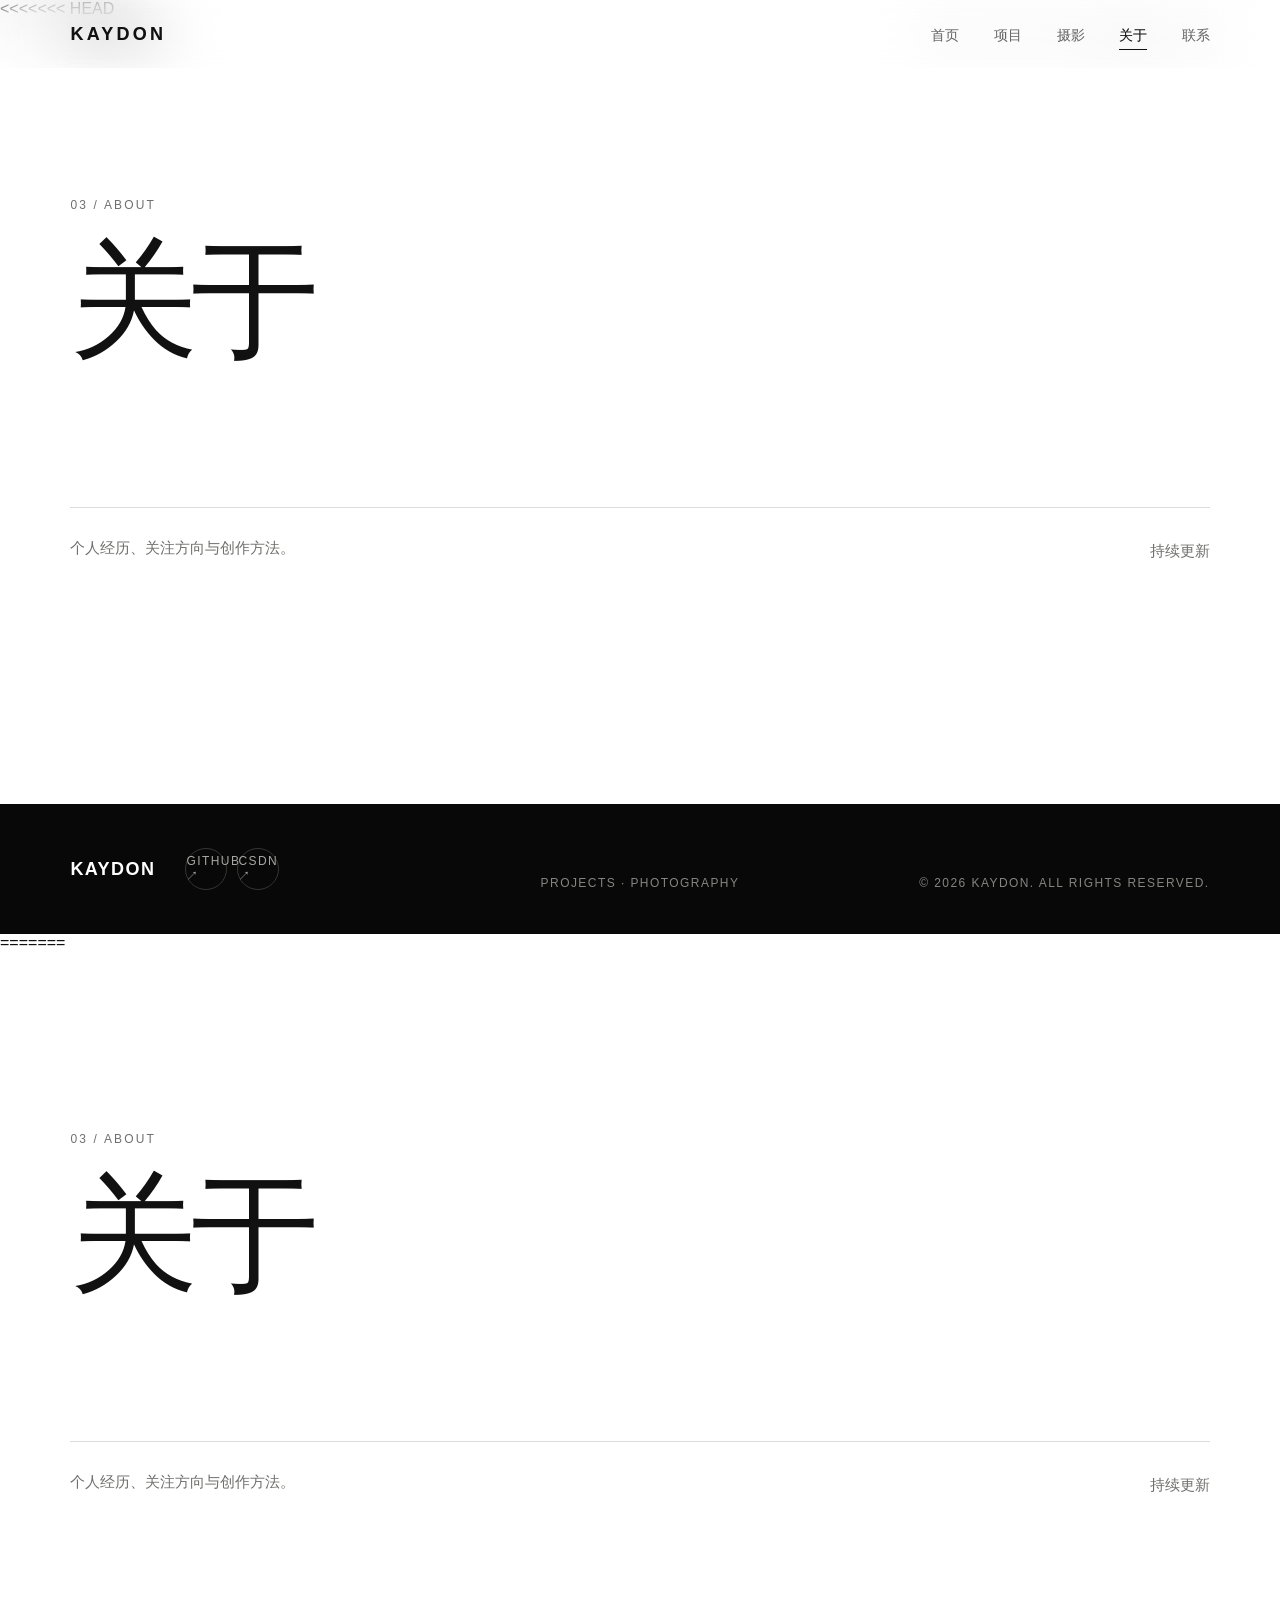
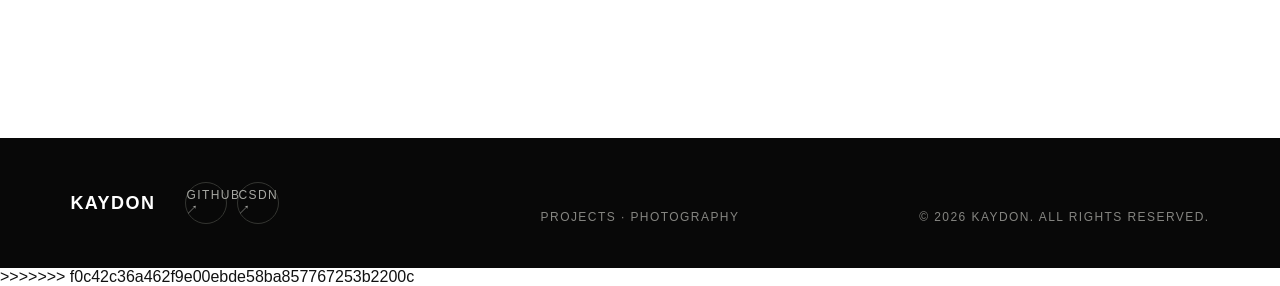
==== commit 398aecf1: "Update project" ====
--- a/about.html
+++ b/about.html
@@ -1,3 +1,4 @@
+<<<<<<< HEAD
 <!DOCTYPE html>
 <html lang="zh-CN">
 <head>
@@ -11,3 +12,18 @@
 </body>
 </html>
 
+=======
+<!DOCTYPE html>
+<html lang="zh-CN">
+<head>
+  <meta charset="UTF-8"><meta name="viewport" content="width=device-width, initial-scale=1.0">
+  <title>KAYDON</title><link rel="stylesheet" href="css/style.css?v=20261026-1">
+</head>
+<body class="placeholder-page">
+  <header class="site-header" id="siteHeader"><a class="brand" href="index.html">KAYDON</a><button class="menu-toggle" type="button" aria-label="打开菜单" aria-expanded="false"><span></span><span></span></button><nav class="nav" aria-label="主导航"><a class="nav-link" href="index.html">首页</a><div class="nav-project"><button class="nav-link project-trigger" type="button" aria-expanded="false">项目</button><div class="project-menu"><p>项目目录</p><a href="mower.html"><span><b>01</b>自主割草机</span><em>完整项目 ↗</em></a><a href="chatcode.html"><span><b>02</b>Chat Code</span><em>完整项目 ↗</em></a><a href="rockx.html"><span><b>03</b>KaydonNAS RockX</span><em>产品介绍 ↗</em></a><a href="works.html"><span><b>04</b>更多项目</span><em>项目档案 ↗</em></a></div></div><a class="nav-link" href="photography.html">摄影</a><a class="nav-link active" href="about.html">关于</a><a class="nav-link" href="contact.html">联系</a></nav></header>
+  <main><p class="page-label">03 / ABOUT</p><h1 class="placeholder-title">关于</h1><div class="placeholder-bottom"><p>个人经历、关注方向与创作方法。</p><span>持续更新</span></div></main><footer class="site-footer"><div class="footer-identity"><a class="footer-brand" href="index.html">KAYDON</a><nav class="footer-links" aria-label="外部平台"><a href="https://github.com/Liang-Kaidong/" target="_blank" rel="noopener noreferrer">GITHUB ↗</a><a href="https://blog.csdn.net/2401_88324294?spm=1000.2115.3001.5343" target="_blank" rel="noopener noreferrer">CSDN ↗</a></nav></div><p>PROJECTS · PHOTOGRAPHY</p><p>© 2026 KAYDON. ALL RIGHTS RESERVED.</p></footer>
+  <script src="js/main.js?v=20261109-2"></script>
+</body>
+</html>
+
+>>>>>>> f0c42c36a462f9e00ebde58ba857767253b2200c
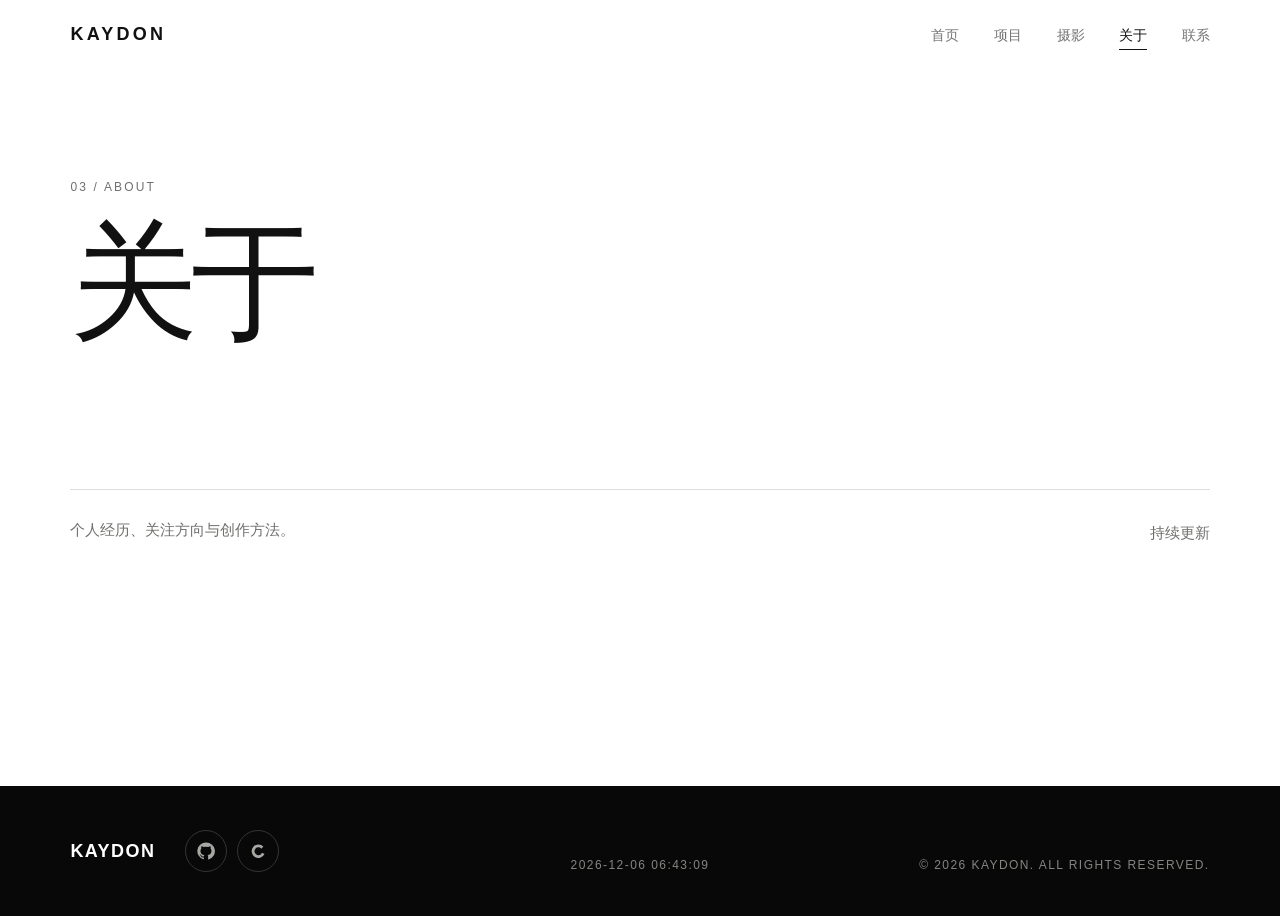
==== commit 15947e59: "[20261110] Fix some issues" ====
--- a/about.html
+++ b/about.html
@@ -1,29 +1,13 @@
-<<<<<<< HEAD
 <!DOCTYPE html>
 <html lang="zh-CN">
 <head>
   <meta charset="UTF-8"><meta name="viewport" content="width=device-width, initial-scale=1.0">
-  <title>KAYDON</title><link rel="stylesheet" href="css/style.css?v=20261026-1">
+  <meta name="description" content="了解 KAYDON 的项目方向与创作记录。"><title>关于 · KAYDON</title><link rel="stylesheet" href="css/style.css?v=20261110-2">
 </head>
 <body class="placeholder-page">
-  <header class="site-header" id="siteHeader"><a class="brand" href="index.html">KAYDON</a><button class="menu-toggle" type="button" aria-label="打开菜单" aria-expanded="false"><span></span><span></span></button><nav class="nav" aria-label="主导航"><a class="nav-link" href="index.html">首页</a><div class="nav-project"><button class="nav-link project-trigger" type="button" aria-expanded="false">项目</button><div class="project-menu"><p>项目目录</p><a href="mower.html"><span><b>01</b>自主割草机</span><em>完整项目 ↗</em></a><a href="chatcode.html"><span><b>02</b>Chat Code</span><em>完整项目 ↗</em></a><a href="rockx.html"><span><b>03</b>KaydonNAS RockX</span><em>产品介绍 ↗</em></a><a href="works.html"><span><b>04</b>更多项目</span><em>项目档案 ↗</em></a></div></div><a class="nav-link" href="photography.html">摄影</a><a class="nav-link active" href="about.html">关于</a><a class="nav-link" href="contact.html">联系</a></nav></header>
+  <header class="site-header" id="siteHeader"><a class="brand" href="index.html">KAYDON</a><button class="menu-toggle" type="button" aria-label="打开菜单" aria-expanded="false"><span></span><span></span></button><nav class="nav" aria-label="主导航"><a class="nav-link" href="index.html">首页</a><div class="nav-project"><button class="nav-link project-trigger" type="button" aria-expanded="false">项目</button><div class="project-menu"><p>项目目录</p><a href="mower.html"><span><b>01</b>自主割草机</span><em>完整项目 ↗</em></a><a href="chatcode.html"><span><b>02</b>Chat Code</span><em>完整项目 ↗</em></a><a href="kaydonnas_rockx.html"><span><b>03</b>KaydonNAS RockX</span><em>产品介绍 ↗</em></a><a href="works.html"><span><b>04</b>更多项目</span><em>项目档案 ↗</em></a></div></div><a class="nav-link" href="photography.html">摄影</a><a class="nav-link active" href="about.html">关于</a><a class="nav-link" href="contact.html">联系</a></nav></header>
   <main><p class="page-label">03 / ABOUT</p><h1 class="placeholder-title">关于</h1><div class="placeholder-bottom"><p>个人经历、关注方向与创作方法。</p><span>持续更新</span></div></main><footer class="site-footer"><div class="footer-identity"><a class="footer-brand" href="index.html">KAYDON</a><nav class="footer-links" aria-label="外部平台"><a href="https://github.com/Liang-Kaidong/" target="_blank" rel="noopener noreferrer">GITHUB ↗</a><a href="https://blog.csdn.net/2401_88324294?spm=1000.2115.3001.5343" target="_blank" rel="noopener noreferrer">CSDN ↗</a></nav></div><p>PROJECTS · PHOTOGRAPHY</p><p>© 2026 KAYDON. ALL RIGHTS RESERVED.</p></footer>
-  <script src="js/main.js?v=20261109-2"></script>
+  <script src="js/main.js?v=20261110-2"></script>
 </body>
 </html>
 
-=======
-<!DOCTYPE html>
-<html lang="zh-CN">
-<head>
-  <meta charset="UTF-8"><meta name="viewport" content="width=device-width, initial-scale=1.0">
-  <title>KAYDON</title><link rel="stylesheet" href="css/style.css?v=20261026-1">
-</head>
-<body class="placeholder-page">
-  <header class="site-header" id="siteHeader"><a class="brand" href="index.html">KAYDON</a><button class="menu-toggle" type="button" aria-label="打开菜单" aria-expanded="false"><span></span><span></span></button><nav class="nav" aria-label="主导航"><a class="nav-link" href="index.html">首页</a><div class="nav-project"><button class="nav-link project-trigger" type="button" aria-expanded="false">项目</button><div class="project-menu"><p>项目目录</p><a href="mower.html"><span><b>01</b>自主割草机</span><em>完整项目 ↗</em></a><a href="chatcode.html"><span><b>02</b>Chat Code</span><em>完整项目 ↗</em></a><a href="rockx.html"><span><b>03</b>KaydonNAS RockX</span><em>产品介绍 ↗</em></a><a href="works.html"><span><b>04</b>更多项目</span><em>项目档案 ↗</em></a></div></div><a class="nav-link" href="photography.html">摄影</a><a class="nav-link active" href="about.html">关于</a><a class="nav-link" href="contact.html">联系</a></nav></header>
-  <main><p class="page-label">03 / ABOUT</p><h1 class="placeholder-title">关于</h1><div class="placeholder-bottom"><p>个人经历、关注方向与创作方法。</p><span>持续更新</span></div></main><footer class="site-footer"><div class="footer-identity"><a class="footer-brand" href="index.html">KAYDON</a><nav class="footer-links" aria-label="外部平台"><a href="https://github.com/Liang-Kaidong/" target="_blank" rel="noopener noreferrer">GITHUB ↗</a><a href="https://blog.csdn.net/2401_88324294?spm=1000.2115.3001.5343" target="_blank" rel="noopener noreferrer">CSDN ↗</a></nav></div><p>PROJECTS · PHOTOGRAPHY</p><p>© 2026 KAYDON. ALL RIGHTS RESERVED.</p></footer>
-  <script src="js/main.js?v=20261109-2"></script>
-</body>
-</html>
-
->>>>>>> f0c42c36a462f9e00ebde58ba857767253b2200c
--- a/css/style.css
+++ b/css/style.css
@@ -1,83 +1,24 @@
-:root{--black:#080808;--white:#fff;--soft:#f3f3f1;--ink:#111;--muted:#6f706d;--line:rgba(17,17,17,.14);--pad:clamp(24px,5.5vw,104px)}
-*{box-sizing:border-box;margin:0;padding:0}
-html{scroll-behavior:smooth}
-body{overflow-x:hidden;background:var(--white);color:var(--ink);font-family:"MiSans","Microsoft YaHei",Arial,sans-serif;-webkit-font-smoothing:antialiased}
-a{color:inherit;text-decoration:none}img{display:block;width:100%}button{font:inherit}
-.site-header{position:fixed;inset:0 0 auto;z-index:100;height:76px;padding:0 var(--pad);display:flex;align-items:center;justify-content:space-between;color:#fff;background:rgba(0,0,0,.08);backdrop-filter:blur(20px);transition:height .4s,color .4s,background .4s}
-.site-header.on-light,.placeholder-page .site-header{height:68px;color:var(--ink);background:rgba(255,255,255,.76)}
-.brand{font-size:18px;font-weight:700;letter-spacing:.18em}.nav{display:flex;gap:clamp(18px,2.7vw,40px)}
-.nav-link{position:relative;padding:25px 0 21px;font-size:14px;opacity:.58;transition:opacity .25s}.nav-link:hover,.nav-link.active{opacity:1}.nav-link::after{position:absolute;right:0;bottom:16px;left:0;height:1px;background:currentColor;content:"";transform:scaleX(0);transition:transform .3s}.nav-link:hover::after,.nav-link.active::after{transform:scaleX(1)}
-.menu-toggle{display:none;border:0;background:none;color:inherit}.menu-toggle span{display:block;width:22px;height:1px;margin:6px;background:currentColor}
-.hero{position:relative;height:100vh;min-height:620px;overflow:hidden;background:#000}.hero-video,.hero-overlay{position:absolute;inset:0;width:100%;height:100%}.hero-video{object-fit:cover}.hero-overlay{background:linear-gradient(180deg,rgba(0,0,0,.18),transparent 55%,rgba(0,0,0,.3));pointer-events:none}
-.section-kicker{font-size:12px!important;letter-spacing:.18em;text-transform:uppercase;color:#777}
-.intro{padding:clamp(120px,15vw,240px) var(--pad);background:#fff}.intro h1{max-width:1100px;margin:36px 0 68px;font-size:clamp(54px,8.2vw,138px);font-weight:400;line-height:.98;letter-spacing:-.055em}.intro-copy{max-width:590px;margin-left:auto;color:var(--muted);font-size:18px;line-height:1.9}
-.feature{min-height:100vh;padding:clamp(88px,10vw,180px) var(--pad);display:grid;grid-template-columns:minmax(320px,.72fr) minmax(0,1.28fr);gap:clamp(56px,8vw,150px);align-items:center}.feature-dark{background:var(--black);color:#fff}.feature-light{background:var(--soft)}.feature-reverse .feature-copy{order:2}.feature-reverse .feature-media{order:1}
-.feature-copy h2{margin:28px 0 36px;font-size:clamp(52px,6.3vw,106px);font-weight:400;line-height:.98;letter-spacing:-.05em}.feature-copy>p:not(.section-kicker){max-width:480px;color:#858680;font-size:17px;line-height:1.9}.feature-media{overflow:hidden;aspect-ratio:16/10;background:#ddd}.feature-media img{height:100%;object-fit:cover;transition:transform 1.2s cubic-bezier(.22,1,.36,1)}.feature-media:hover img{transform:scale(1.025)}.mower-page .feature-dark .feature-media:hover img{transform:none}
-.spec-list{display:grid;grid-template-columns:repeat(3,1fr);gap:20px;margin-top:70px;list-style:none;border-top:1px solid var(--line);padding-top:24px}.spec-list li{display:flex;flex-direction:column;gap:8px}.spec-list strong{font-size:clamp(19px,2vw,30px);font-weight:400}.spec-list span{color:var(--muted);font-size:13px}.feature-note{display:flex;align-items:center;gap:12px;margin-top:64px;color:#a6a6a2;font-size:14px}.pulse{width:8px;height:8px;border-radius:50%;background:#72e274;box-shadow:0 0 0 7px rgba(114,226,116,.12)}
-.quiet-section{padding:clamp(120px,14vw,220px) var(--pad);background:#fff}.quiet-section h2{max-width:1000px;margin:32px 0 110px;font-size:clamp(56px,7.5vw,126px);font-weight:400;line-height:.98;letter-spacing:-.055em}.quiet-grid{display:grid;grid-template-columns:repeat(4,1fr);border-top:1px solid var(--line)}.quiet-grid article{min-height:300px;padding:25px 28px;border-right:1px solid var(--line)}.quiet-grid article:first-child{padding-left:0}.quiet-grid article:last-child{border:0}.quiet-grid span{color:#92928d;font-size:12px}.quiet-grid h3{margin:84px 0 18px;font-size:22px;font-weight:400}.quiet-grid p{color:var(--muted);font-size:15px;line-height:1.75}
-.closing{padding:clamp(100px,12vw,190px) var(--pad);display:flex;align-items:flex-end;justify-content:space-between;background:#e8e9e5}.closing p{max-width:800px;font-size:clamp(48px,6.5vw,110px);line-height:1;letter-spacing:-.05em}.text-link{display:inline-flex;flex-shrink:0;gap:40px;padding-bottom:8px;border-bottom:1px solid;font-size:14px}.text-link span{transition:transform .25s}.text-link:hover span{transform:translate(3px,-3px)}
+/* Shared foundation: tokens, navigation, footer and common motion. */
+:root{--black:#080808;--white:#fff;--soft:#f3f3f1;--ink:#111;--muted:#6f706d;--line:rgba(17,17,17,.14);--pad:clamp(24px,5.5vw,104px)}
+*{box-sizing:border-box;margin:0;padding:0}
+html{scroll-behavior:smooth}
+body{overflow-x:hidden;background:var(--white);color:var(--ink);font-family:"MiSans","Microsoft YaHei",Arial,sans-serif;-webkit-font-smoothing:antialiased}
+a{color:inherit;text-decoration:none}img{display:block;width:100%}button{font:inherit}
+.site-header{position:fixed;inset:0 0 auto;z-index:100;height:76px;padding:0 var(--pad);display:flex;align-items:center;justify-content:space-between;color:#fff;background:rgba(0,0,0,.08);backdrop-filter:blur(20px);transition:height .4s,color .4s,background .4s}
+.site-header.on-light,.placeholder-page .site-header{height:68px;color:var(--ink);background:rgba(255,255,255,.76)}
+.brand{font-size:18px;font-weight:700;letter-spacing:.18em}.nav{display:flex;gap:clamp(18px,2.7vw,40px)}
+.nav-link{position:relative;padding:25px 0 21px;font-size:14px;opacity:.58;transition:opacity .25s}.nav-link:hover,.nav-link.active{opacity:1}.nav-link::after{position:absolute;right:0;bottom:16px;left:0;height:1px;background:currentColor;content:"";transform:scaleX(0);transition:transform .3s}.nav-link:hover::after,.nav-link.active::after{transform:scaleX(1)}
+.menu-toggle{display:none;border:0;background:none;color:inherit}.menu-toggle span{display:block;width:22px;height:1px;margin:6px;background:currentColor}
+.section-kicker{font-size:12px!important;letter-spacing:.18em;text-transform:uppercase;color:#777}
 .site-footer{display:grid;grid-template-columns:1fr auto 1fr;align-items:end;gap:40px;padding:44px var(--pad);background:#080808;color:#858581;font-size:12px;letter-spacing:.12em}.footer-identity{display:flex;align-items:center;gap:30px}.site-footer .footer-brand{color:#fff;font-size:18px;font-weight:700}.footer-links{display:flex;gap:10px}.footer-links a{width:42px;height:42px;display:grid;place-items:center;border:1px solid #343531;border-radius:50%;color:#a7a8a3;transition:border-color .25s,color .25s,transform .25s}.footer-links a:hover{border-color:#fff;color:#fff;transform:translateY(-3px)}.footer-links svg{width:18px;height:18px;fill:currentColor}.site-footer p:last-child{justify-self:end;white-space:nowrap}
-.placeholder-page{min-height:100vh;background:var(--white)}.placeholder-page main{min-height:calc(100vh - 114px);padding:180px var(--pad) 80px}.page-label{margin-bottom:30px;color:var(--muted);font-size:12px;letter-spacing:.18em}.placeholder-title{max-width:1100px;font-size:clamp(70px,10vw,160px);font-weight:400;line-height:.9;letter-spacing:-.06em}.placeholder-bottom{display:flex;justify-content:space-between;align-items:end;margin-top:150px;padding-top:26px;border-top:1px solid var(--line);color:var(--muted);font-size:15px}.placeholder-bottom p{max-width:460px;line-height:1.8}
-.reveal-section{opacity:0;transform:translateY(36px);transition:opacity .9s ease,transform .9s cubic-bezier(.22,1,.36,1)}.reveal-section.is-visible{opacity:1;transform:none}
-@media(max-width:820px){.site-header{height:64px}.nav{position:absolute;top:64px;right:0;left:0;padding:22px var(--pad) 30px;display:none;flex-direction:column;gap:0;background:rgba(255,255,255,.98);color:var(--ink)}.site-header.menu-open .nav{display:flex}.nav-link{padding:14px 0}.nav-link::after{display:none}.menu-toggle{display:block}.hero{min-height:520px}.intro h1{margin-bottom:48px}.intro-copy{margin-left:0}.feature,.feature-reverse{min-height:auto;grid-template-columns:1fr;gap:54px}.feature-reverse .feature-copy,.feature-reverse .feature-media{order:initial}.feature-media{aspect-ratio:4/3}.quiet-grid{grid-template-columns:1fr 1fr}.quiet-grid article{min-height:230px;border-bottom:1px solid var(--line)}.quiet-grid article:nth-child(2){border-right:0}.closing{align-items:flex-start;flex-direction:column;gap:60px}.site-footer{grid-template-columns:1fr;gap:20px}.footer-identity{align-items:flex-start;flex-direction:column;gap:18px}.site-footer p:last-child{justify-self:start;white-space:normal}}
-@media(max-width:520px){.intro h1,.feature-copy h2,.quiet-section h2{letter-spacing:-.04em}.spec-list{gap:10px}.quiet-grid{grid-template-columns:1fr}.quiet-grid article{min-height:auto;padding:24px 0;border-right:0}.quiet-grid h3{margin:52px 0 12px}.placeholder-bottom{align-items:flex-start;flex-direction:column;gap:45px}}
-@media(prefers-reduced-motion:reduce){html{scroll-behavior:auto}.reveal-section{opacity:1;transform:none}*,*::before{animation-duration:.01ms!important;transition-duration:.01ms!important}}
-
-/* Project portfolio */
-.nav-project{position:relative;display:flex;align-items:center}.project-trigger{border:0;background:none;color:inherit;font-family:inherit;cursor:pointer}.project-trigger>span{display:inline-block;margin-left:5px;font-size:11px;transition:transform .25s}.nav-project.open .project-trigger>span,.nav-project:hover .project-trigger>span{transform:rotate(180deg)}
-.project-menu{position:absolute;top:62px;left:50%;width:min(440px,calc(100vw - 48px));padding:22px;background:rgba(255,255,255,.97);color:var(--ink);box-shadow:0 22px 60px rgba(0,0,0,.14);opacity:0;visibility:hidden;transform:translate(-50%,10px);transition:.25s;backdrop-filter:blur(24px)}.nav-project:hover .project-menu,.nav-project:focus-within .project-menu,.nav-project.open .project-menu{opacity:1;visibility:visible;transform:translate(-50%,0)}.project-menu>p{padding:0 4px 14px;color:var(--muted);font-size:12px;letter-spacing:.12em}.project-menu>a{display:flex;align-items:center;justify-content:space-between;padding:18px 4px;border-top:1px solid var(--line);font-size:15px}.project-menu>a:hover{padding-right:9px}.project-menu b{margin-right:22px;color:#9a9a96;font-size:12px;font-weight:400}.project-menu em{color:var(--muted);font-size:12px;font-style:normal}
-.tone-transition{height:clamp(180px,30vw,460px);margin-top:-1px;background:linear-gradient(180deg,#000 0%,#080808 18%,#252525 44%,#8c8c8a 72%,#e2e2df 90%,#fff 100%)}
-.project-intro{padding:clamp(80px,10vw,160px) var(--pad) clamp(120px,15vw,240px);background:#fff}.project-intro h1{margin:28px 0 80px;font-size:clamp(70px,12vw,190px);font-weight:400;line-height:.9;letter-spacing:-.065em}.intro-meta{display:grid;grid-template-columns:1.3fr .7fr;gap:80px;margin-left:22vw}.intro-meta>p{max-width:660px;color:var(--muted);font-size:18px;line-height:1.9}.intro-meta dl{border-top:1px solid var(--line)}.intro-meta dl div{display:flex;justify-content:space-between;padding:13px 0;border-bottom:1px solid var(--line);font-size:14px}.intro-meta dt{color:var(--muted)}
-.platform-section{padding:clamp(100px,12vw,190px) var(--pad);display:grid;grid-template-columns:.72fr 1.28fr;gap:clamp(45px,7vw,120px);background:#101110;color:#fff}.platform-copy{align-self:center}.platform-copy h2,.bpu-head h2{margin:28px 0 35px;font-size:clamp(52px,6.6vw,108px);font-weight:400;line-height:.98;letter-spacing:-.05em}.platform-copy>p:not(.section-kicker),.bpu-head>p:not(.section-kicker){max-width:560px;color:#999b96;font-size:17px;line-height:1.9}.source-link{display:inline-block;margin-top:38px;padding-bottom:6px;border-bottom:1px solid #777;font-size:14px}.platform-image{overflow:hidden;background:#181918}.platform-image img{aspect-ratio:16/10;object-fit:cover}.platform-image figcaption{padding-top:12px;color:#777;font-size:12px}.platform-specs{grid-column:1/-1;display:grid;grid-template-columns:repeat(4,1fr);margin-top:40px;border-top:1px solid #343532}.platform-specs article{padding:30px 26px;border-right:1px solid #343532}.platform-specs article:first-child{padding-left:0}.platform-specs article:last-child{border:0}.platform-specs strong,.platform-specs span{display:block}.platform-specs strong{margin-bottom:10px;font-size:clamp(24px,3vw,46px);font-weight:400}.platform-specs span{color:#888a85;font-size:13px}
-.bpu-section{padding:clamp(110px,14vw,220px) var(--pad);background:#f0f1ee}.bpu-head{display:grid;grid-template-columns:1.2fr .8fr;column-gap:8vw;align-items:end}.bpu-head .section-kicker{grid-column:1/-1}.bpu-head>p:last-child{padding-bottom:12px}.pipeline{display:grid;grid-template-columns:.42fr auto 1fr 1fr auto .42fr;gap:16px;align-items:stretch;margin-top:100px}.pipe-source{display:flex;flex-direction:column;justify-content:center;gap:8px}.pipe-source small{color:var(--muted);font-size:11px;letter-spacing:.1em}.pipe-source strong{font-size:17px;font-weight:400}.pipe-arrow{align-self:center;color:#999}.bpu-card{min-width:0;padding:28px;background:#fff}.bpu-card header{display:flex;justify-content:space-between;padding-bottom:20px;border-bottom:1px solid var(--line)}.bpu-card header span{color:var(--muted);font-size:12px}.bpu-card header b{font-size:15px;font-weight:400}.bpu-card>p{min-height:104px;padding:22px 0;color:var(--muted);font-size:14px;line-height:1.75}.seg-preview,.detect-preview{position:relative;height:180px;overflow:hidden;background:#182319}.seg-preview i{position:absolute;display:block;filter:blur(1px)}.seg-preview i:nth-child(1){inset:0;background:linear-gradient(145deg,#618947 0 58%,#a3bd7a 58% 75%,#343d34 75%)}.seg-preview i:nth-child(2){width:38%;height:52%;right:4%;bottom:-12%;border-radius:50%;background:rgba(255,200,74,.58)}.seg-preview i:nth-child(3){width:17%;height:110%;left:41%;top:-5%;transform:rotate(13deg);background:rgba(31,33,31,.58)}.detect-preview{background:linear-gradient(160deg,#91a56d,#375435 60%,#18251a)}.detect-preview i{position:absolute;border:2px solid #dce96e}.detect-preview i:nth-child(1){inset:20% 48% 36% 16%}.detect-preview i:nth-child(2){inset:47% 12% 15% 58%}.detect-preview i:nth-child(3){inset:12% 18% 62% 66%}.detect-preview span{position:absolute;left:16%;top:14%;padding:4px;background:#dce96e;color:#151515;font-size:9px}.bpu-card ul{margin-top:18px;list-style:none}.bpu-card li{display:flex;justify-content:space-between;padding:10px 0;border-bottom:1px solid var(--line);font-size:13px}.bpu-card li span{color:var(--muted)}.bpu-card li b{font-weight:400}.sample-note{margin-top:18px;text-align:right;color:var(--muted);font-size:12px}
-.model-section{padding:clamp(110px,13vw,210px) var(--pad);background:#fff}.model-title{display:flex;align-items:flex-end;justify-content:space-between;margin-bottom:90px}.model-title h2{font-size:clamp(58px,8vw,130px);font-weight:400;line-height:.95;letter-spacing:-.055em}.model-grid{display:grid;grid-template-columns:1fr 1fr;border-top:1px solid var(--line)}.model-grid article{padding:35px 5vw 20px 0}.model-grid article+article{padding-left:5vw;border-left:1px solid var(--line)}.model-grid>article>span{color:var(--muted);font-size:12px;letter-spacing:.14em}.model-grid h3{margin:70px 0 26px;font-size:30px;font-weight:400}.model-grid p{max-width:570px;color:var(--muted);font-size:16px;line-height:1.85}.model-grid dl{margin-top:60px}.model-grid dl div{display:flex;justify-content:space-between;padding:14px 0;border-top:1px solid var(--line);font-size:14px}.model-grid dt{color:var(--muted)}
-@media(max-width:980px){.pipeline{grid-template-columns:1fr 1fr}.pipe-source,.pipe-arrow{display:none}.platform-section{grid-template-columns:1fr}.platform-specs{grid-column:auto;grid-template-columns:1fr 1fr}.bpu-head{grid-template-columns:1fr}.bpu-head>p:last-child{margin-top:20px}.intro-meta{margin-left:0}}
-@media(min-width:821px) and (max-width:980px){.platform-section{grid-template-columns:.72fr 1.28fr}.platform-specs{grid-column:1/-1;grid-template-columns:repeat(4,1fr)}.bpu-head{grid-template-columns:1.2fr .8fr}.bpu-head>p:last-child{margin-top:0}.intro-meta{margin-left:22vw}}
-@media(max-width:820px){.nav-project{display:block}.project-menu{position:static;top:auto;left:auto;width:100%;padding:4px 0 14px;display:none;background:transparent;box-shadow:none;backdrop-filter:none;-webkit-backdrop-filter:none;opacity:1;visibility:visible;transform:none}.nav-project.open .project-menu{display:block;transform:none}.project-trigger{width:100%;text-align:left}.tone-transition{height:180px}.project-intro h1{margin-bottom:50px}.intro-meta{grid-template-columns:1fr;gap:50px}.platform-specs{margin-top:0}.platform-specs article{padding:26px 0;border-right:1px solid #343532;border-bottom:1px solid #343532}.platform-specs article:nth-child(odd){padding-right:26px}.platform-specs article:nth-child(even){padding-left:26px;border-right:0}.platform-specs article:nth-last-child(-n+2){border-bottom:0}.pipeline{grid-template-columns:1fr}.bpu-card>p{min-height:0}.model-title{display:block}.model-title h2{margin-top:25px}.model-grid{grid-template-columns:1fr}.model-grid article,.model-grid article+article{padding:36px 0 60px;border-left:0;border-bottom:1px solid var(--line)}}
-@media(max-width:520px){.platform-specs{grid-template-columns:1fr}.platform-specs article,.platform-specs article:nth-child(odd),.platform-specs article:nth-child(even){padding:22px 0;border-right:0;border-bottom:1px solid #343532}.platform-specs article:nth-last-child(-n+2){border-bottom:1px solid #343532}.platform-specs article:last-child{border-bottom:0}.project-menu em{display:none}.pipeline{margin-top:60px}}
-
-/* Refinement: transparent navigation and scroll-driven transition */
-.site-header,.site-header.on-light,.placeholder-page .site-header{background:rgba(255,255,255,.035);backdrop-filter:blur(28px) saturate(135%);-webkit-backdrop-filter:blur(28px) saturate(135%)}
-.site-header.over-video{background:transparent;backdrop-filter:none;-webkit-backdrop-filter:none}
-.project-trigger>span{display:none}.nav-project.open .project-trigger>span,.nav-project:hover .project-trigger>span{transform:none}
-.scroll-tone{position:relative;height:120vh;margin-top:-1px;background:#000}.scroll-tone-fill{position:sticky;top:0;height:100vh;background:rgb(var(--tone,0 0 0));will-change:background-color}
-.home-project{padding:clamp(90px,11vw,180px) var(--pad);background:#fff}.home-project-head{display:grid;grid-template-columns:1fr 1fr;gap:5vw;align-items:end;margin-bottom:80px}.home-project-head .section-kicker{grid-column:1/-1}.home-project h1{font-size:clamp(66px,10vw,160px);font-weight:400;line-height:.9;letter-spacing:-.06em}.home-project-head>p:last-child{max-width:560px;color:var(--muted);font-size:18px;line-height:1.9}.home-project-image{position:relative;display:block;overflow:hidden}.home-project-image img{aspect-ratio:16/9;object-fit:cover;transition:transform 1s cubic-bezier(.22,1,.36,1)}.home-project-image:hover img{transform:scale(1.02)}.home-project-image span{position:absolute;right:24px;bottom:22px;padding:12px 16px;background:rgba(0,0,0,.72);color:#fff;font-size:14px;backdrop-filter:blur(12px)}.home-project-meta{display:flex;justify-content:space-between;padding-top:18px;color:var(--muted);font-size:12px;letter-spacing:.14em}.home-more{padding:clamp(100px,12vw,180px) var(--pad);display:flex;align-items:flex-end;justify-content:space-between;background:#e8e9e5}.home-more p{max-width:880px;font-size:clamp(48px,6.7vw,108px);line-height:1.05;letter-spacing:-.05em}
-.mower-hero{min-height:calc(100svh - 76px);padding:clamp(80px,10vh,130px) var(--pad) clamp(56px,8vh,90px);display:flex;flex-direction:column;justify-content:center;background:#fff}.mower-hero h1{margin:28px 0 clamp(52px,7vh,80px);font-size:clamp(72px,12vw,190px);font-weight:400;line-height:.9;letter-spacing:-.065em}.mower-hero>div{display:grid;grid-template-columns:1fr .7fr;gap:8vw;margin-left:20vw}.mower-hero>div>p{color:var(--muted);font-size:18px;line-height:1.9}.mower-hero dl{border-top:1px solid var(--line)}.mower-hero dl div{display:flex;justify-content:space-between;padding:14px 0;border-bottom:1px solid var(--line);font-size:14px}.mower-hero dt{color:var(--muted)}.mower-wide img{height:auto;max-height:82vh;object-fit:cover}
-.platform-image,.clean-caption{background:transparent}.platform-image figcaption,.chip-detail figcaption{background:transparent;padding:12px 0 0;color:#777;font-size:12px}
-.chip-detail{padding:clamp(110px,13vw,210px) var(--pad);display:grid;grid-template-columns:.8fr 1.2fr;gap:clamp(55px,8vw,150px);align-items:center;background:#050606;color:#fff}.chip-detail figure img{aspect-ratio:16/10;object-fit:cover}.chip-copy h2{margin:28px 0 35px;font-size:clamp(50px,5.8vw,96px);font-weight:400;line-height:1;letter-spacing:-.05em}.chip-copy>p:not(.section-kicker){color:#92948f;font-size:17px;line-height:1.9}.chip-copy ul{margin-top:55px;list-style:none;border-top:1px solid #323331}.chip-copy li{display:grid;grid-template-columns:110px 1fr;gap:20px;padding:15px 0;border-bottom:1px solid #323331}.chip-copy li b{font-weight:400}.chip-copy li span{color:#898b86;font-size:14px}.bpu-detail{background:#11120f}.bpu-detail .chip-copy{order:2}.bpu-detail figure{order:1}.mower-gallery{padding:clamp(90px,11vw,180px) var(--pad);display:grid;grid-template-columns:1.2fr .8fr;gap:7vw;align-items:center;background:#f2f2ef}.mower-gallery img{aspect-ratio:16/10;object-fit:cover}.mower-gallery h2{margin:28px 0 35px;font-size:clamp(50px,5.5vw,90px);font-weight:400;line-height:1;letter-spacing:-.05em}.mower-gallery p:last-child{color:var(--muted);font-size:17px;line-height:1.9}
-@media(max-width:820px){.home-project-head,.mower-hero>div,.chip-detail,.mower-gallery{grid-template-columns:1fr}.mower-hero>div{margin-left:0}.home-more{align-items:flex-start;flex-direction:column;gap:50px}.chip-detail{gap:55px}.bpu-detail .chip-copy,.bpu-detail figure{order:initial}.home-project-image span{right:12px;bottom:12px}.scroll-tone{height:85vh}.scroll-tone-fill{height:75vh}}
-
-.project-index{padding:clamp(90px,11vw,170px) var(--pad);background:#e8e9e5}.project-index-head{display:grid;grid-template-columns:1fr auto;align-items:end;margin-bottom:65px}.project-index-head .section-kicker{grid-column:1/-1;margin-bottom:24px}.project-index-head h2{font-size:clamp(58px,8vw,124px);font-weight:400;line-height:.92;letter-spacing:-.055em}.project-index-head>span{color:var(--muted);font-size:13px}.project-index-item{position:relative;display:grid;grid-template-columns:.7fr 1.3fr;gap:6vw;align-items:center;padding:30px 0;border-top:1px solid var(--line);border-bottom:1px solid var(--line)}.project-index-item>div>span{color:var(--muted);font-size:12px}.project-index-item h3{margin:55px 0 14px;font-size:clamp(34px,4vw,64px);font-weight:400}.project-index-item p{color:var(--muted);font-size:13px;letter-spacing:.11em}.project-index-item img{aspect-ratio:16/9;object-fit:cover;transition:transform .7s cubic-bezier(.22,1,.36,1)}.project-index-item:hover img{transform:scale(.985)}.project-index-item em{position:absolute;right:20px;bottom:48px;color:#fff;font-size:13px;font-style:normal;text-shadow:0 1px 12px #000}.home-project{padding-top:clamp(70px,8vw,125px)}
-@media(max-width:820px){.project-index-item{grid-template-columns:1fr}.project-index-item h3{margin:30px 0 12px}.project-index-item em{right:15px;bottom:48px}}
-
-/* Mower engineering narrative */
-.engineering-section,.architecture-section,.hardware-section,.navigation-section,.control-section,.safety-section,.test-section{padding:clamp(100px,12vw,190px) var(--pad)}.engineering-head{display:grid;grid-template-columns:1.2fr .8fr;gap:7vw;align-items:end;margin-bottom:80px}.engineering-head .section-kicker{grid-column:1/-1}.engineering-head h2{font-size:clamp(52px,6.8vw,108px);font-weight:400;line-height:.98;letter-spacing:-.05em}.engineering-head>p:last-child{max-width:560px;color:var(--muted);font-size:17px;line-height:1.9}
-.constraints-section{background:#e9eae7}.constraint-grid{display:grid;grid-template-columns:repeat(4,1fr);border-top:1px solid var(--line)}.constraint-grid article{min-height:270px;padding:25px 28px;border-right:1px solid var(--line)}.constraint-grid article:first-child{padding-left:0}.constraint-grid article:last-child{border:0}.constraint-grid span{color:var(--muted);font-size:12px}.constraint-grid h3{margin:72px 0 18px;font-size:22px;font-weight:400}.constraint-grid p{color:var(--muted);font-size:15px;line-height:1.75}
-.architecture-section{background:#fff}.system-flow{display:grid;grid-template-columns:1fr auto 1.15fr auto 1fr auto 1fr;gap:18px;align-items:center}.system-flow>i{color:#999;font-size:22px;font-style:normal}.flow-column{min-height:250px;padding:24px;display:flex;flex-direction:column;gap:13px;background:#edeeeb}.flow-column.primary{background:#111;color:#fff}.flow-column small{margin-bottom:auto;color:#858680;font-size:11px;letter-spacing:.13em}.flow-column strong{font-size:27px;font-weight:400}.flow-column b{font-size:14px;font-weight:400}
-.hardware-section{background:#f1f2ef}.hardware-layout{display:grid;grid-template-columns:1.2fr .8fr;gap:6vw}.media-placeholder{min-height:560px;padding:35px;display:flex;flex-direction:column;justify-content:flex-end;gap:9px;background:repeating-linear-gradient(135deg,#dcddd9 0,#dcddd9 1px,#ecece9 1px,#ecece9 16px);border:1px solid #d2d3cf;color:#575954}.media-placeholder span{font-size:20px}.media-placeholder small{color:#8a8b87;font-size:11px;letter-spacing:.12em}.media-placeholder.compact{min-height:290px;margin-top:70px;background:repeating-linear-gradient(135deg,#1d1e1c 0,#1d1e1c 1px,#131411 1px,#131411 16px);border-color:#30312e;color:#ddd}.hardware-photo img,.control-photo img{width:100%;aspect-ratio:16/10;display:block;object-fit:cover}.hardware-photo figcaption,.control-photo figcaption{margin-top:12px;color:#7f817c;font-size:11px;letter-spacing:.08em}.hardware-list{border-top:1px solid var(--line)}.hardware-list article{padding:22px 0;display:flex;justify-content:space-between;gap:30px;border-bottom:1px solid var(--line)}.hardware-list b{font-weight:400}.hardware-list span{max-width:240px;color:var(--muted);font-size:14px;text-align:right}
-.navigation-section{background:#fff}.planning-layout{display:grid;grid-template-columns:1.2fr .8fr;gap:7vw}.route-visual{position:relative;min-height:560px;overflow:hidden;background:linear-gradient(90deg,rgba(255,255,255,.18) 1px,transparent 1px),linear-gradient(rgba(255,255,255,.18) 1px,transparent 1px),#486a3c;background-size:36px 36px}.route-visual::before{position:absolute;inset:12%;border:3px solid rgba(230,241,164,.86);content:""}.route-visual i{position:absolute;inset:19% 18%;background:repeating-linear-gradient(0deg,transparent 0 42px,rgba(255,255,255,.9) 42px 45px);clip-path:polygon(0 0,100% 0,100% 17%,9% 17%,9% 34%,100% 34%,100% 51%,9% 51%,9% 68%,100% 68%,100% 85%,0 85%)}.route-obstacle{position:absolute;z-index:2;width:70px;height:70px;border-radius:50%;background:#293328;border:3px solid #f0b86e}.route-obstacle.one{top:24%;left:44%}.route-obstacle.two{right:25%;bottom:23%;width:48px;height:48px}.route-visual b,.route-visual em{position:absolute;z-index:3;padding:5px 7px;background:#fff;color:#111;font-size:10px;font-style:normal}.route-visual b{left:14%;bottom:8%}.route-visual em{right:14%;top:8%}.planning-layout ol{list-style:none;border-top:1px solid var(--line)}.planning-layout li{display:grid;grid-template-columns:45px 1fr;gap:18px;padding:23px 0;border-bottom:1px solid var(--line)}.planning-layout li>span{color:var(--muted);font-size:12px}.planning-layout li b{font-size:17px;font-weight:400}.planning-layout li p{margin-top:9px;color:var(--muted);font-size:14px;line-height:1.7}
-.control-section{background:#10110f;color:#fff}.control-section .engineering-head>p:last-child{color:#92938e}.control-loop{display:grid;grid-template-columns:1fr auto 1fr auto 1fr;gap:24px;align-items:center}.control-loop article{min-height:230px;padding:26px;background:#1b1c19}.control-loop article span{color:#858781;font-size:11px;letter-spacing:.13em}.control-loop article h3{margin:70px 0 15px;font-size:24px;font-weight:400}.control-loop article p{color:#93958f;font-size:14px}.control-loop>i{color:#777;font-size:11px;font-style:normal;line-height:1.7;text-align:center}.control-photo{margin-top:70px}.control-photo figcaption{color:#777973}
-.safety-section{background:#e9eae7}.safety-grid{display:grid;grid-template-columns:repeat(3,1fr);border-top:1px solid var(--line)}.safety-grid article{min-height:240px;padding:25px 32px 30px 0;border-right:1px solid var(--line);border-bottom:1px solid var(--line)}.safety-grid article:nth-child(3n+2),.safety-grid article:nth-child(3n+3){padding-left:32px}.safety-grid article:nth-child(3n){border-right:0}.safety-grid span{color:var(--muted);font-size:12px}.safety-grid h3{margin:58px 0 16px;font-size:21px;font-weight:400}.safety-grid p{color:var(--muted);font-size:14px;line-height:1.75}
-.test-section{background:#fff}.test-dashboard{display:grid;grid-template-columns:1fr 1fr;gap:5vw}.test-dashboard>article{padding-top:24px;border-top:1px solid var(--line)}.test-dashboard header{display:flex;justify-content:space-between}.test-dashboard h3{font-size:20px;font-weight:400}.test-dashboard header span{color:var(--muted);font-size:12px}.chart-placeholder{margin-top:45px}.chart-placeholder>div{display:grid;grid-template-columns:110px 1fr 90px;gap:18px;align-items:center;margin:18px 0}.chart-placeholder b,.chart-placeholder span{font-size:12px;font-weight:400}.chart-placeholder span{color:var(--muted)}.chart-placeholder i{height:12px;background:repeating-linear-gradient(90deg,#dedfdb 0,#dedfdb 10px,#f0f0ed 10px,#f0f0ed 15px)}.chart-placeholder.data-bars>div{grid-template-columns:110px 1fr 155px}.chart-placeholder.data-bars i{position:relative;overflow:hidden;background:#e2e3df}.chart-placeholder.data-bars i::after{position:absolute;inset:0 auto 0 0;width:var(--bar);background:#151614;content:""}.metric-placeholders{display:grid;grid-template-columns:repeat(5,1fr);margin-top:100px;border-top:1px solid var(--line)}.metric-placeholders>span{padding:22px;border-right:1px solid var(--line);color:var(--muted);font-size:13px;line-height:1.7}.metric-placeholders>span:first-child{padding-left:0}.metric-placeholders>span:last-child{border:0}.metric-placeholders b{display:block;margin-top:28px;color:var(--ink);font-size:36px;font-weight:400}
-@media(max-width:980px){.system-flow{grid-template-columns:1fr 1fr}.system-flow>i{display:none}.planning-layout,.hardware-layout{grid-template-columns:1fr}.control-loop{grid-template-columns:1fr}.control-loop>i{padding:8px}.metric-placeholders{grid-template-columns:repeat(3,1fr)}}
-@media(max-width:820px){.engineering-head{grid-template-columns:1fr}.engineering-head>p:last-child{margin-top:20px}.constraint-grid,.safety-grid,.test-dashboard{grid-template-columns:1fr 1fr}.constraint-grid article:nth-child(2){border-right:0}.safety-grid article,.safety-grid article:nth-child(3n+2),.safety-grid article:nth-child(3n+3){padding:24px;border-right:1px solid var(--line)}.safety-grid article:nth-child(even){border-right:0}.media-placeholder{min-height:380px}.metric-placeholders{grid-template-columns:1fr 1fr}}
-@media(max-width:520px){.constraint-grid,.safety-grid,.test-dashboard,.system-flow,.metric-placeholders{grid-template-columns:1fr}.constraint-grid article,.constraint-grid article:first-child,.safety-grid article,.safety-grid article:nth-child(3n+2),.safety-grid article:nth-child(3n+3){min-height:auto;padding:24px 0;border-right:0}.constraint-grid h3,.safety-grid h3{margin:42px 0 12px}.flow-column{min-height:210px}.chart-placeholder>div{grid-template-columns:88px 1fr 65px}.metric-placeholders>span{padding:20px 0;border-right:0;border-bottom:1px solid var(--line)}}
-@media(max-width:820px){.mower-hero{min-height:calc(100svh - 64px)}}
-.mower-hero{min-height:100vh;min-height:100svh}
-
-/* Software screenshots retain their native ratio and complete rounded edges. */
-.home-project-software h1{font-size:clamp(56px,7.5vw,136px);white-space:nowrap}
-.home-page #chatcode-preview,.home-page #chatcode-index{scroll-margin-top:100px}
-.home-project-image.software-preview img{aspect-ratio:auto;height:auto;object-fit:contain;border-radius:12px;transform:none}
-.home-project-image.software-preview:hover img{transform:none}
-.home-project-image.software-preview{padding-bottom:clamp(64px,6vw,90px)}
-.software-thumbnail{padding:clamp(16px,2vw,30px);padding-bottom:52px;background:#1c1d1a;min-width:0}
-.project-index .project-index-list .software-index .software-thumbnail img{aspect-ratio:auto;height:auto;object-fit:contain;padding:0;border-radius:10px;background:transparent;transform:none}
-.project-index .software-index:hover img{transform:none}
-
-/* Chat Code product narrative */
-.home-project-software{background:#11120f;color:#fff}.home-project-software .home-project-head>p:last-child,.home-project-software .home-project-meta{color:#949690}.software-preview{padding:clamp(18px,3vw,52px);background:radial-gradient(circle at 85% 85%,rgba(236,101,43,.26),transparent 30%),#1b1c19}.software-preview img{border-radius:10px;box-shadow:0 35px 90px rgba(0,0,0,.48)}.project-index-list{border-top:1px solid var(--line)}.project-index-list .project-index-item{border-top:0}.project-index-list .project-index-item:last-child{border-top:0}.project-index-list .project-index-item img{background:#1c1d1a}.project-index-list .project-index-item:last-child img{padding:clamp(12px,2vw,30px)}
-.chatcode-hero{min-height:100svh;padding:clamp(110px,13vh,170px) var(--pad) clamp(70px,9vh,110px);display:flex;flex-direction:column;justify-content:center;background:#f3f2ed}.chatcode-hero h1{margin:26px 0 clamp(55px,8vh,92px);font-family:Georgia,"Times New Roman",serif;font-size:clamp(74px,13vw,205px);font-weight:400;line-height:.82;letter-spacing:-.075em}.chatcode-hero-copy{display:grid;grid-template-columns:1fr .7fr;gap:8vw;margin-left:20vw}.chatcode-hero-copy>p{max-width:680px;color:var(--muted);font-size:18px;line-height:1.9}.chatcode-hero dl{border-top:1px solid var(--line)}.chatcode-hero dl div{display:flex;justify-content:space-between;padding:14px 0;border-bottom:1px solid var(--line);font-size:13px}.chatcode-hero dt{color:var(--muted)}.chatcode-stage{padding:clamp(40px,6vw,88px) var(--pad) 24px;background:#121310}.chatcode-stage img{border-radius:12px;box-shadow:0 45px 110px rgba(0,0,0,.55)}.chatcode-stage figcaption{padding:18px 2px;color:#777a74;font-size:11px;letter-spacing:.12em;text-transform:uppercase}.chatcode-statement{padding:clamp(110px,14vw,220px) var(--pad);display:grid;grid-template-columns:.55fr 1.45fr;gap:8vw;background:#fff}.chatcode-statement h2,.chatcode-spec-copy h2,.chatcode-closing h2{margin:28px 0 35px;font-size:clamp(54px,7vw,116px);font-weight:400;line-height:.98;letter-spacing:-.055em}.chatcode-statement div>p{max-width:650px;margin-left:auto;color:var(--muted);font-size:17px;line-height:1.9}.chatcode-features{padding:clamp(100px,12vw,190px) var(--pad);background:#e9e9e4}.chatcode-feature-grid{display:grid;grid-template-columns:repeat(4,1fr);border-top:1px solid var(--line)}.chatcode-feature-grid article{min-height:290px;padding:25px 28px;border-right:1px solid var(--line)}.chatcode-feature-grid article:first-child{padding-left:0}.chatcode-feature-grid article:last-child{border-right:0}.chatcode-feature-grid span{color:var(--muted);font-size:12px}.chatcode-feature-grid h3{margin:78px 0 18px;font-size:22px;font-weight:400}.chatcode-feature-grid p{color:var(--muted);font-size:14px;line-height:1.75}.chatcode-dark{padding:clamp(110px,13vw,210px) var(--pad);background:#0c0d0b;color:#fff}.chatcode-dark .engineering-head>p:last-child{color:#8e908a}.chatcode-flow{display:grid;grid-template-columns:1fr auto 1fr auto 1fr auto 1fr;gap:18px;align-items:center}.chatcode-flow>i{color:#62645f;font-size:22px;font-style:normal}.chatcode-flow article{min-height:260px;padding:25px;display:flex;flex-direction:column;background:#171815;border:1px solid #292a27}.chatcode-flow article:last-child{background:#e7642d;color:#111;border-color:#e7642d}.chatcode-flow small{margin-bottom:auto;color:#80827c;font-size:10px;letter-spacing:.15em}.chatcode-flow article:last-child small{color:rgba(17,17,17,.58)}.chatcode-flow strong{font-size:clamp(20px,2vw,30px);font-weight:400}.chatcode-flow span{margin-top:12px;color:#8c8e88;font-size:13px}.chatcode-flow article:last-child span{color:rgba(17,17,17,.68)}.chatcode-specs{padding:clamp(110px,13vw,210px) var(--pad);display:grid;grid-template-columns:.8fr 1.2fr;gap:9vw;background:#fff}.chatcode-spec-copy>p:last-child{max-width:520px;color:var(--muted);font-size:16px;line-height:1.9}.chatcode-spec-list{border-top:1px solid var(--line)}.chatcode-spec-list article{display:grid;grid-template-columns:120px 1fr auto;gap:30px;align-items:center;padding:28px 0;border-bottom:1px solid var(--line)}.chatcode-spec-list span{color:var(--muted);font-size:10px;letter-spacing:.14em}.chatcode-spec-list strong{font-size:clamp(23px,2.5vw,38px);font-weight:400}.chatcode-spec-list p{color:var(--muted);font-size:13px;text-align:right}.chatcode-closing{padding:clamp(110px,13vw,210px) var(--pad);display:grid;grid-template-columns:1.2fr .8fr;gap:10vw;align-items:end;background:#e7652e}.chatcode-closing>div:last-child{padding-bottom:15px}.chatcode-closing>div:last-child>p{max-width:440px;margin-bottom:55px;font-size:17px;line-height:1.85}
-@media(max-width:980px){.chatcode-flow{grid-template-columns:1fr 1fr}.chatcode-flow>i{display:none}.chatcode-specs{grid-template-columns:1fr}.chatcode-feature-grid{grid-template-columns:1fr 1fr}.chatcode-feature-grid article:nth-child(2){border-right:0}}
-@media(max-width:820px){.chatcode-hero-copy,.chatcode-statement,.chatcode-closing{grid-template-columns:1fr;margin-left:0}.chatcode-hero-copy{gap:48px}.chatcode-statement{gap:35px}.chatcode-feature-grid{grid-template-columns:1fr 1fr}.chatcode-stage{padding-top:72px}.chatcode-spec-list article{grid-template-columns:92px 1fr}.chatcode-spec-list p{grid-column:2;text-align:left}.project-index-list .project-index-item:last-child{border-top:1px solid var(--line)}}
-@media(max-width:520px){.chatcode-feature-grid,.chatcode-flow{grid-template-columns:1fr}.chatcode-feature-grid article,.chatcode-feature-grid article:first-child{min-height:auto;padding:24px 0;border-right:0;border-bottom:1px solid var(--line)}.chatcode-feature-grid h3{margin:46px 0 14px}.chatcode-flow article{min-height:210px}.chatcode-spec-list article{grid-template-columns:1fr;gap:10px}.chatcode-spec-list p{grid-column:auto}.software-preview{padding:12px}}
+.placeholder-page{min-height:100vh;background:var(--white)}.placeholder-page main{min-height:calc(100vh - 114px);padding:180px var(--pad) 80px}.page-label{margin-bottom:30px;color:var(--muted);font-size:12px;letter-spacing:.18em}.placeholder-title{max-width:1100px;font-size:clamp(70px,10vw,160px);font-weight:400;line-height:.9;letter-spacing:-.06em}.placeholder-bottom{display:flex;justify-content:space-between;align-items:end;margin-top:150px;padding-top:26px;border-top:1px solid var(--line);color:var(--muted);font-size:15px}.placeholder-bottom p{max-width:460px;line-height:1.8}
+.reveal-section{opacity:0;transform:translateY(36px);transition:opacity .9s ease,transform .9s cubic-bezier(.22,1,.36,1)}.reveal-section.is-visible{opacity:1;transform:none}
+@media(prefers-reduced-motion:reduce){html{scroll-behavior:auto}.reveal-section{opacity:1;transform:none}*,*::before{animation-duration:.01ms!important;transition-duration:.01ms!important}}
+.nav-project{position:relative;display:flex;align-items:center}.project-trigger{border:0;background:none;color:inherit;font-family:inherit;cursor:pointer}.project-trigger>span{display:inline-block;margin-left:5px;font-size:11px;transition:transform .25s}.nav-project.open .project-trigger>span,.nav-project:hover .project-trigger>span{transform:rotate(180deg)}
+.project-menu{position:absolute;top:62px;left:50%;width:min(440px,calc(100vw - 48px));padding:22px;background:rgba(255,255,255,.97);color:var(--ink);box-shadow:0 22px 60px rgba(0,0,0,.14);opacity:0;visibility:hidden;transform:translate(-50%,10px);transition:.25s;backdrop-filter:blur(24px)}.nav-project:hover .project-menu,.nav-project:focus-within .project-menu,.nav-project.open .project-menu{opacity:1;visibility:visible;transform:translate(-50%,0)}.project-menu>p{padding:0 4px 14px;color:var(--muted);font-size:12px;letter-spacing:.12em}.project-menu>a{display:flex;align-items:center;justify-content:space-between;padding:18px 4px;border-top:1px solid var(--line);font-size:15px}.project-menu>a:hover{padding-right:9px}.project-menu b{margin-right:22px;color:#9a9a96;font-size:12px;font-weight:400}.project-menu em{color:var(--muted);font-size:12px;font-style:normal}
+.site-header,.site-header.on-light,.placeholder-page .site-header{background:rgba(255,255,255,.035);backdrop-filter:blur(28px) saturate(135%);-webkit-backdrop-filter:blur(28px) saturate(135%)}
+.site-header.over-video{background:transparent;backdrop-filter:none;-webkit-backdrop-filter:none}
+.project-trigger>span{display:none}.nav-project.open .project-trigger>span,.nav-project:hover .project-trigger>span{transform:none}
+.visually-hidden{position:absolute!important;width:1px;height:1px;padding:0;margin:-1px;overflow:hidden;clip:rect(0,0,0,0);white-space:nowrap;border:0}
+@media(max-width:820px){.site-header{height:64px}.nav{position:absolute;top:64px;right:0;left:0;padding:22px var(--pad) 30px;display:none;flex-direction:column;gap:0;background:rgba(255,255,255,.98);color:var(--ink)}.site-header.menu-open .nav{display:flex}.nav-link{padding:14px 0}.nav-link::after{display:none}.menu-toggle{display:block}.site-footer{grid-template-columns:1fr;gap:20px}.footer-identity{align-items:flex-start;flex-direction:column;gap:18px}.site-footer p:last-child{justify-self:start;white-space:normal}.nav-project{display:block}.project-menu{position:static;top:auto;left:auto;width:100%;padding:4px 0 14px;display:none;background:transparent;box-shadow:none;backdrop-filter:none;-webkit-backdrop-filter:none;opacity:1;visibility:visible;transform:none}.nav-project.open .project-menu{display:block;transform:none}.project-trigger{width:100%;text-align:left}}
+@media(max-width:520px){.placeholder-bottom{align-items:flex-start;flex-direction:column;gap:45px}.project-menu em{display:none}}
